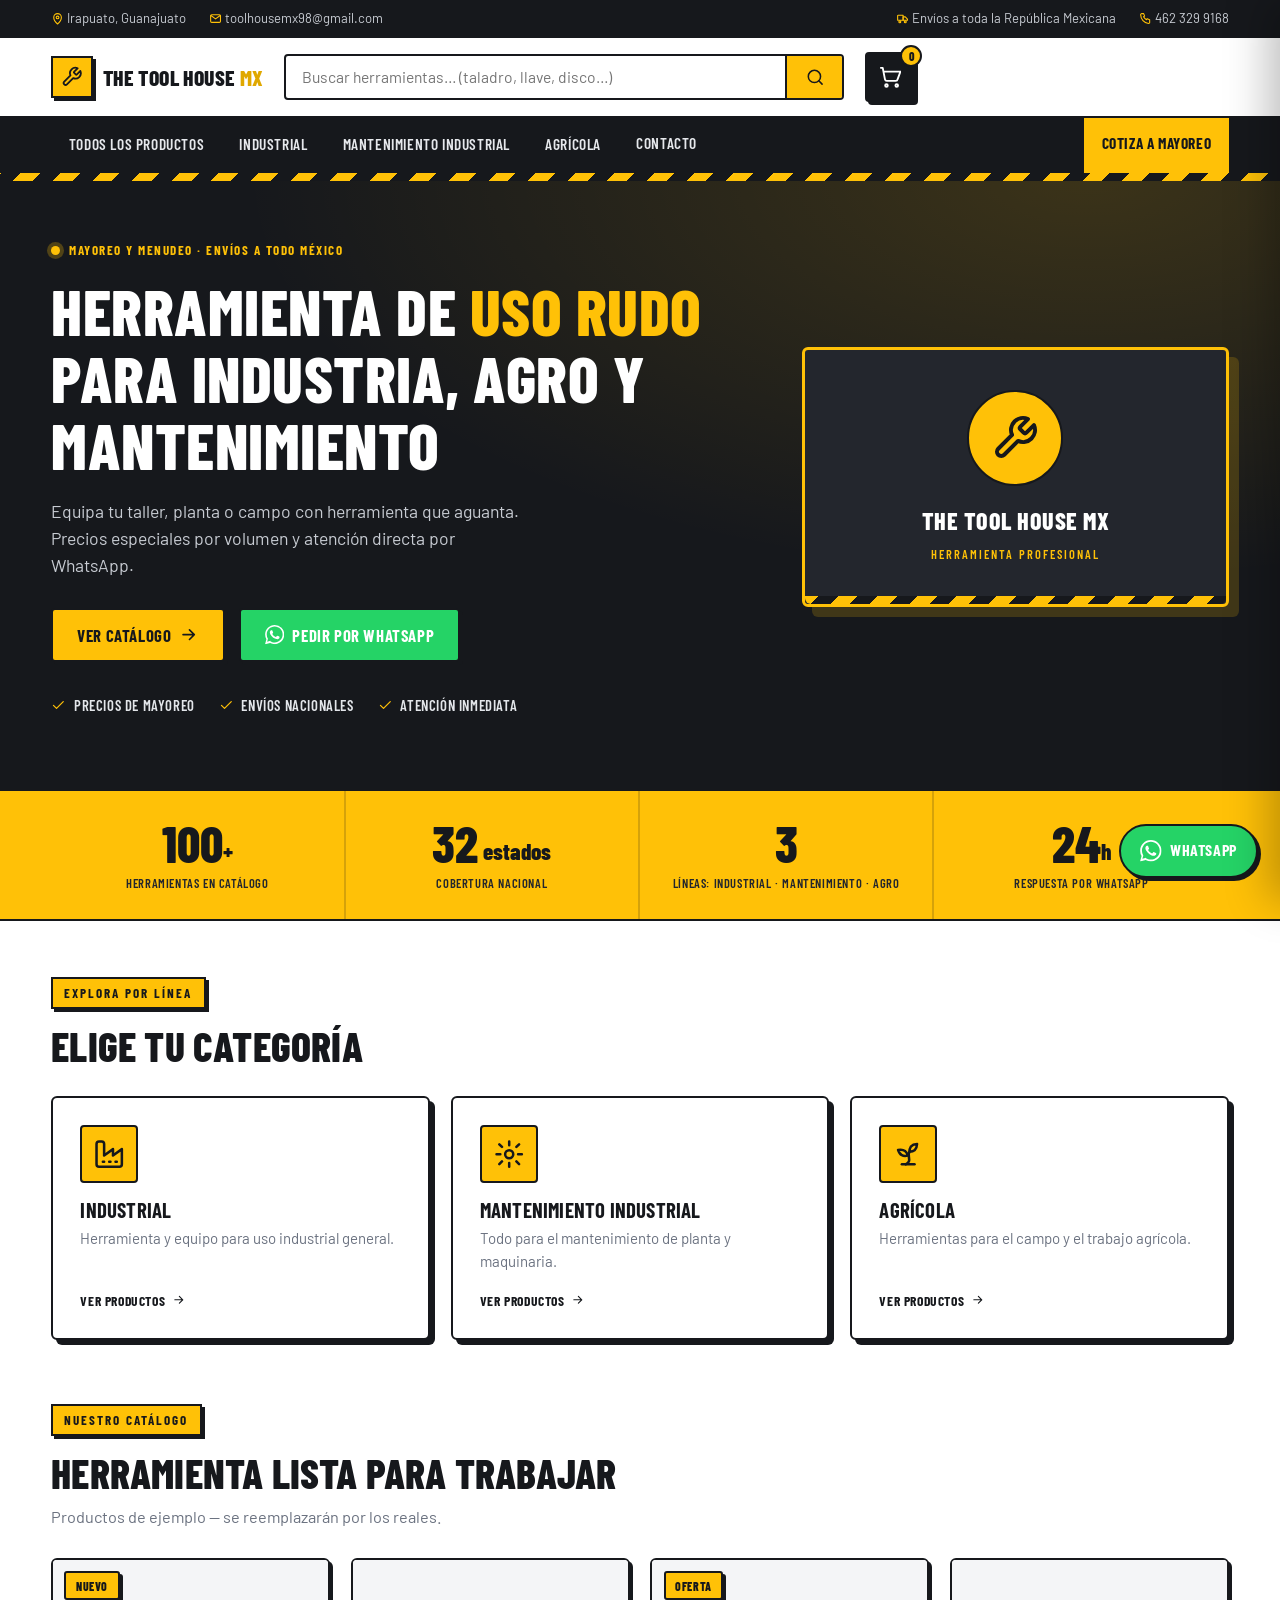
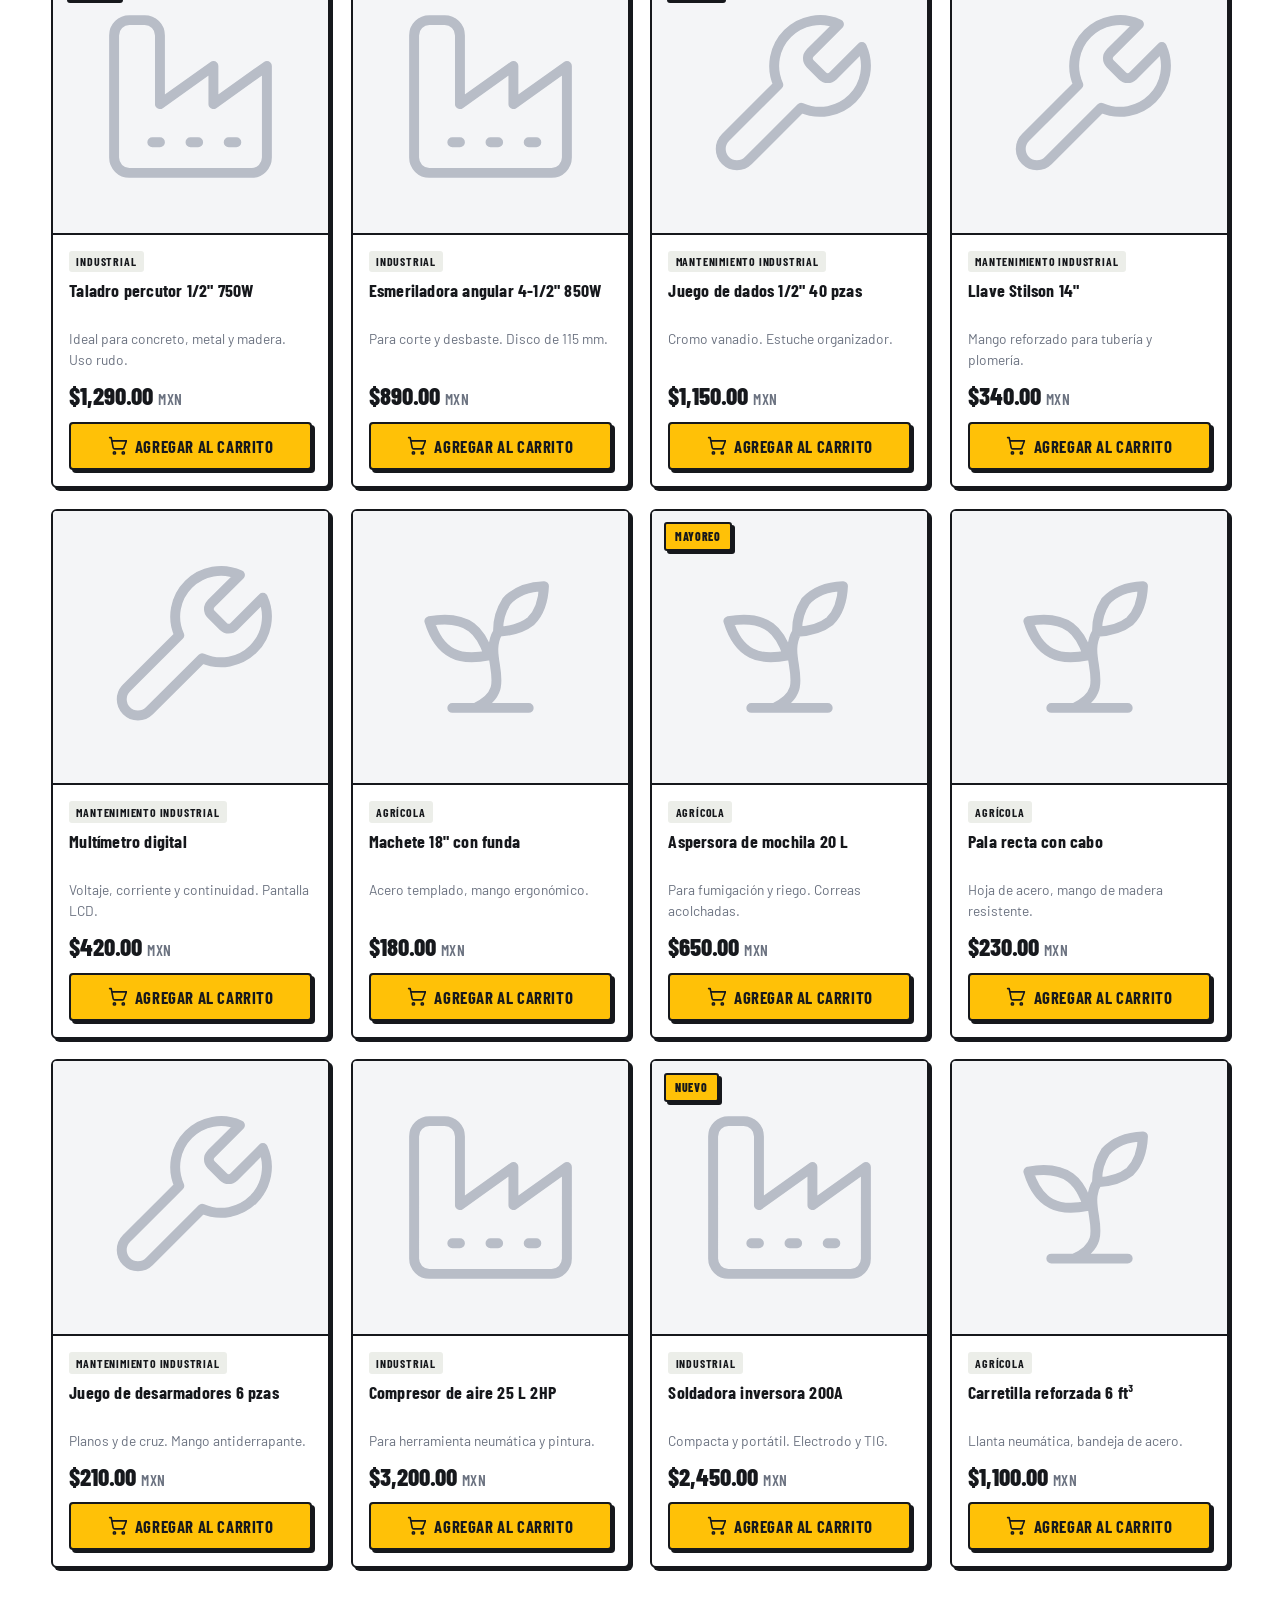
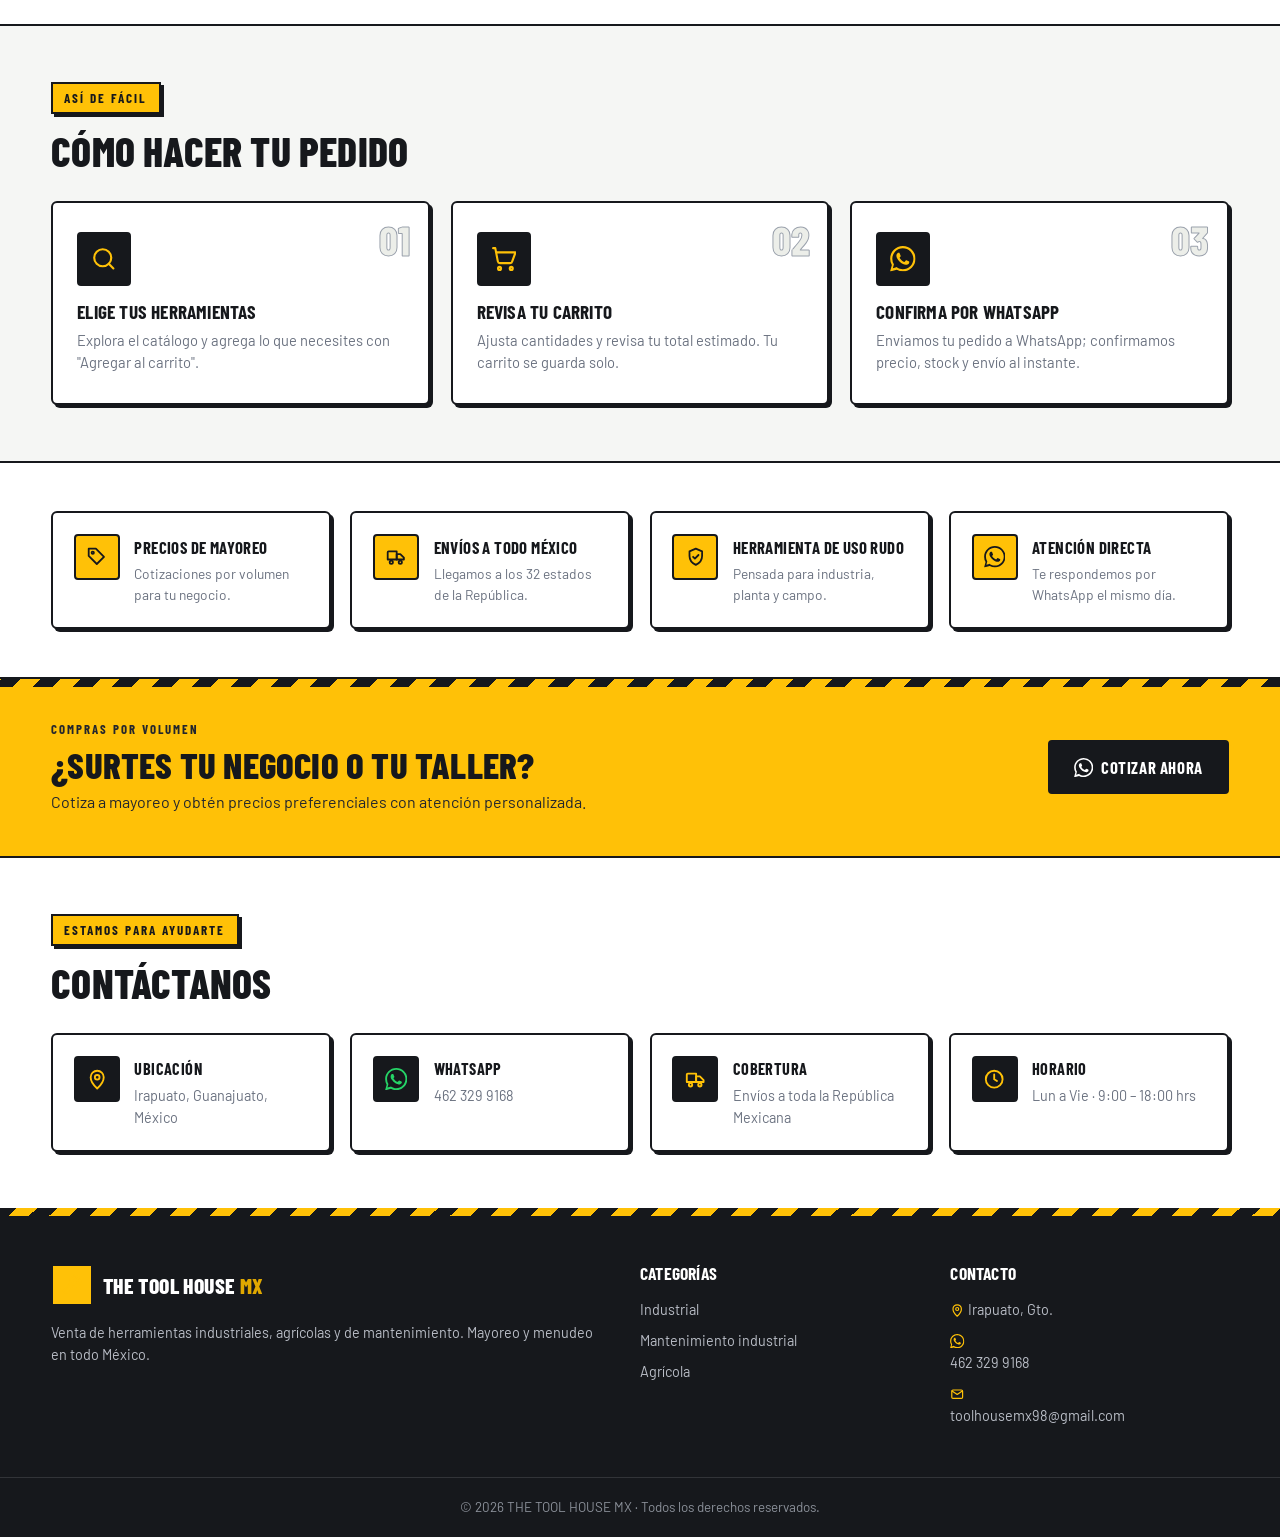
==== index.html @ f712aca6 "Versión inicial: landing + catálogo + carrito (THE TOOL HOUSE MX) Sitio estático HTML/CSS/JS para TH" ====
<!DOCTYPE html>
<html lang="es-MX">
<head>
  <meta charset="UTF-8" />
  <meta name="viewport" content="width=device-width, initial-scale=1.0" />
  <title>THE TOOL HOUSE MX | Herramientas industriales, agrícolas y de mantenimiento</title>
  <meta name="description" content="Venta de herramientas para mantenimiento industrial, uso agrícola e industrial. Mayoreo y menudeo con envíos a toda la República Mexicana. Irapuato, Gto." />
  <meta name="theme-color" content="#16181c" />
  <link rel="preconnect" href="https://fonts.googleapis.com" />
  <link rel="preconnect" href="https://fonts.gstatic.com" crossorigin />
  <link href="https://fonts.googleapis.com/css2?family=Barlow+Condensed:wght@500;600;700;800&family=Barlow:wght@400;500;600;700&display=swap" rel="stylesheet" />
  <link rel="stylesheet" href="css/styles.css" />
</head>
<body>

  <!-- ===== SPRITE DE ÍCONOS SVG (line-icons) ===== -->
  <svg class="sprite" aria-hidden="true" focusable="false" style="position:absolute;width:0;height:0;overflow:hidden">
    <symbol id="i-pin" viewBox="0 0 24 24"><path d="M12 22s7-6.13 7-12a7 7 0 1 0-14 0c0 5.87 7 12 7 12z"/><circle cx="12" cy="10" r="2.5"/></symbol>
    <symbol id="i-mail" viewBox="0 0 24 24"><rect x="3" y="5" width="18" height="14" rx="2"/><path d="m3.5 6.5 8.5 6 8.5-6"/></symbol>
    <symbol id="i-truck" viewBox="0 0 24 24"><path d="M3 7a1 1 0 0 1 1-1h9v9H3z"/><path d="M13 9h4l4 4v2h-8z"/><circle cx="7" cy="18" r="1.8"/><circle cx="17" cy="18" r="1.8"/></symbol>
    <symbol id="i-phone" viewBox="0 0 24 24"><path d="M5 3h3.5l1.8 4.5-2 1.3a12 12 0 0 0 5.4 5.4l1.3-2 4.5 1.8V19a2 2 0 0 1-2.2 2A16.5 16.5 0 0 1 3 5.2 2 2 0 0 1 5 3z"/></symbol>
    <symbol id="i-wrench" viewBox="0 0 24 24"><path d="M14.7 6.3a1 1 0 0 0 0 1.4l1.6 1.6a1 1 0 0 0 1.4 0l3.77-3.77a6 6 0 0 1-7.94 7.94l-6.91 6.91a2.12 2.12 0 0 1-3-3l6.91-6.91a6 6 0 0 1 7.94-7.94l-3.76 3.76z"/></symbol>
    <symbol id="i-search" viewBox="0 0 24 24"><circle cx="11" cy="11" r="8"/><path d="m21 21-4.3-4.3"/></symbol>
    <symbol id="i-cart" viewBox="0 0 24 24"><circle cx="8" cy="21" r="1.4"/><circle cx="19" cy="21" r="1.4"/><path d="M2 2h2l2.4 12.4a2 2 0 0 0 2 1.6h9.5a2 2 0 0 0 2-1.6L23 6H5.3"/></symbol>
    <symbol id="i-factory" viewBox="0 0 24 24"><path d="M2 20a2 2 0 0 0 2 2h16a2 2 0 0 0 2-2V8l-7 5V8l-7 5V4a2 2 0 0 0-2-2H4a2 2 0 0 0-2 2Z"/><path d="M7 18h1M12 18h1M17 18h1"/></symbol>
    <symbol id="i-gear" viewBox="0 0 24 24"><circle cx="12" cy="12" r="3.2"/><path d="M12 2v3M12 19v3M4.2 4.2l2.1 2.1M17.7 17.7l2.1 2.1M2 12h3M19 12h3M4.2 19.8l2.1-2.1M17.7 6.3l2.1-2.1"/></symbol>
    <symbol id="i-sprout" viewBox="0 0 24 24"><path d="M7 20h10"/><path d="M10 20c5.5-2.5.8-6.4 3-10"/><path d="M9.5 9.4c1.1.8 1.8 2.2 2.3 3.7-2 .4-3.5.4-4.8-.3-1.2-.6-2.3-1.9-3-4.2 2.8-.5 4.4 0 5.5.8z"/><path d="M14.1 6a7 7 0 0 0-1.1 4c1.9-.1 3.3-.6 4.3-1.4 1-1 1.6-2.3 1.7-4.6-2.7.1-4 1-4.9 2z"/></symbol>
    <symbol id="i-clock" viewBox="0 0 24 24"><circle cx="12" cy="12" r="9"/><path d="M12 7v5l3 2"/></symbol>
    <symbol id="i-check" viewBox="0 0 24 24"><path d="M20 6 9 17l-5-5"/></symbol>
    <symbol id="i-arrow" viewBox="0 0 24 24"><path d="M5 12h14M13 6l6 6-6 6"/></symbol>
    <symbol id="i-shield" viewBox="0 0 24 24"><path d="M12 3l7 3v5c0 4.5-3 8-7 10-4-2-7-5.5-7-10V6z"/><path d="m9 12 2 2 4-4"/></symbol>
    <symbol id="i-tag" viewBox="0 0 24 24"><path d="M20 12l-8 8-9-9V3h8z"/><circle cx="7.5" cy="7.5" r="1.3"/></symbol>
    <symbol id="i-wa" viewBox="0 0 24 24"><path d="M.057 24l1.687-6.163a11.867 11.867 0 0 1-1.587-5.946C.16 5.335 5.495 0 12.05 0a11.817 11.817 0 0 1 8.413 3.488 11.824 11.824 0 0 1 3.48 8.414c-.003 6.557-5.338 11.892-11.893 11.892a11.9 11.9 0 0 1-5.688-1.448L.057 24zm6.597-3.807c1.676.995 3.276 1.591 5.392 1.592 5.448 0 9.886-4.434 9.889-9.885.002-5.462-4.415-9.89-9.881-9.892-5.452 0-9.887 4.434-9.889 9.884a9.86 9.86 0 0 0 1.51 5.26l-.999 3.648 3.978-1.087zm11.387-5.464c-.074-.124-.272-.198-.57-.347-.297-.149-1.758-.868-2.031-.967-.272-.099-.47-.149-.669.149-.198.297-.768.967-.941 1.165-.173.198-.347.223-.644.074-.297-.149-1.255-.462-2.39-1.475-.883-.788-1.48-1.761-1.653-2.059-.173-.297-.018-.458.13-.606.134-.133.297-.347.446-.521.151-.172.2-.296.3-.495.099-.198.05-.372-.025-.521-.075-.148-.669-1.611-.916-2.206-.242-.579-.487-.501-.669-.51l-.57-.01c-.198 0-.52.074-.792.372s-1.04 1.016-1.04 2.479 1.065 2.876 1.213 3.074c.149.198 2.095 3.2 5.076 4.487.709.306 1.263.489 1.694.626.712.226 1.36.194 1.872.118.571-.085 1.758-.719 2.006-1.413.248-.695.248-1.29.173-1.414z"/></symbol>
  </svg>

  <!-- ===== TOP BAR ===== -->
  <div class="topbar">
    <div class="container topbar__inner">
      <div class="topbar__left">
        <span><svg class="icon"><use href="#i-pin"/></svg> Irapuato, Guanajuato</span>
        <a href="mailto:toolhousemx98@gmail.com"><svg class="icon"><use href="#i-mail"/></svg> toolhousemx98@gmail.com</a>
      </div>
      <div class="topbar__right">
        <span><svg class="icon"><use href="#i-truck"/></svg> Envíos a toda la República Mexicana</span>
        <a href="https://wa.me/524623299168" target="_blank" rel="noopener"><svg class="icon"><use href="#i-phone"/></svg> 462 329 9168</a>
      </div>
    </div>
  </div>

  <!-- ===== HEADER ===== -->
  <header class="header">
    <div class="container header__inner">
      <a href="#inicio" class="logo">
        <span class="logo__mark"><svg class="icon"><use href="#i-wrench"/></svg></span>
        <span class="logo__text">THE TOOL HOUSE <span class="logo__mx">MX</span></span>
      </a>

      <div class="search">
        <input type="search" id="searchInput" placeholder="Buscar herramientas… (taladro, llave, disco…)" aria-label="Buscar productos" enterkeyhint="search" autocomplete="off" />
        <button class="search__btn" id="searchBtn" aria-label="Buscar"><svg class="icon"><use href="#i-search"/></svg></button>
      </div>

      <button class="cart-toggle" id="cartToggle" aria-label="Abrir carrito">
        <svg class="icon"><use href="#i-cart"/></svg>
        <span class="cart-toggle__count" id="cartCount">0</span>
      </button>
    </div>
  </header>

  <!-- ===== NAVBAR ===== -->
  <nav class="navbar" aria-label="Categorías">
    <div class="container navbar__inner">
      <button class="nav-link" data-filter="all">Todos los productos</button>
      <button class="nav-link" data-filter="industrial">Industrial</button>
      <button class="nav-link" data-filter="mantenimiento">Mantenimiento industrial</button>
      <button class="nav-link" data-filter="agricola">Agrícola</button>
      <a class="nav-link" href="#contacto">Contacto</a>
      <a class="nav-link nav-link--accent" href="https://wa.me/524623299168?text=Hola%20THE%20TOOL%20HOUSE%20MX%2C%20quiero%20cotizar%20a%20mayoreo." target="_blank" rel="noopener">Cotiza a mayoreo</a>
    </div>
  </nav>

  <!-- ===== HERO ===== -->
  <section class="hero" id="inicio">
    <div class="hero__hazard" aria-hidden="true"></div>
    <div class="container hero__inner">
      <div class="hero__content">
        <p class="hero__eyebrow"><span class="hero__eyebrow-dot"></span> Mayoreo y menudeo · Envíos a todo México</p>
        <h1 class="hero__title">Herramienta de <span>uso rudo</span> para industria, agro y mantenimiento</h1>
        <p class="hero__text">Equipa tu taller, planta o campo con herramienta que aguanta. Precios especiales por volumen y atención directa por WhatsApp.</p>
        <div class="hero__actions">
          <a href="#catalogo" class="btn btn--primary">Ver catálogo <svg class="icon"><use href="#i-arrow"/></svg></a>
          <a href="https://wa.me/524623299168?text=Hola%20THE%20TOOL%20HOUSE%20MX%2C%20me%20interesa%20informaci%C3%B3n%20sobre%20sus%20herramientas." target="_blank" rel="noopener" class="btn btn--whatsapp"><svg class="icon icon--fill"><use href="#i-wa"/></svg> Pedir por WhatsApp</a>
        </div>
        <ul class="hero__features">
          <li><svg class="icon"><use href="#i-check"/></svg> Precios de mayoreo</li>
          <li><svg class="icon"><use href="#i-check"/></svg> Envíos nacionales</li>
          <li><svg class="icon"><use href="#i-check"/></svg> Atención inmediata</li>
        </ul>
      </div>
      <div class="hero__panel" aria-hidden="true">
        <span class="hero__panel-icon"><svg class="icon"><use href="#i-wrench"/></svg></span>
        <span class="hero__panel-tag">THE TOOL HOUSE MX</span>
        <span class="hero__panel-sub">Herramienta profesional</span>
      </div>
    </div>
  </section>

  <!-- ===== BAND DE STATS ===== -->
  <section class="stats" aria-label="Cifras del negocio">
    <div class="container stats__inner">
      <div class="stat"><span class="stat__num">100<span class="stat__plus">+</span></span><span class="stat__label">Herramientas en catálogo</span></div>
      <div class="stat"><span class="stat__num">32<span class="stat__plus"> estados</span></span><span class="stat__label">Cobertura nacional</span></div>
      <div class="stat"><span class="stat__num">3</span><span class="stat__label">Líneas: industrial · mantenimiento · agro</span></div>
      <div class="stat"><span class="stat__num">24<span class="stat__plus">h</span></span><span class="stat__label">Respuesta por WhatsApp</span></div>
    </div>
  </section>

  <!-- ===== CATEGORÍAS ===== -->
  <section class="categories container" aria-label="Categorías de productos">
    <div class="section-head section-head--left">
      <p class="section-kicker">Explora por línea</p>
      <h2 class="section-title">Elige tu categoría</h2>
    </div>
    <div class="categories__grid">
      <button class="cat-card" data-filter="industrial">
        <span class="cat-card__icon"><svg class="icon"><use href="#i-factory"/></svg></span>
        <h3>Industrial</h3>
        <p>Herramienta y equipo para uso industrial general.</p>
        <span class="cat-card__go">Ver productos <svg class="icon"><use href="#i-arrow"/></svg></span>
      </button>
      <button class="cat-card" data-filter="mantenimiento">
        <span class="cat-card__icon"><svg class="icon"><use href="#i-gear"/></svg></span>
        <h3>Mantenimiento industrial</h3>
        <p>Todo para el mantenimiento de planta y maquinaria.</p>
        <span class="cat-card__go">Ver productos <svg class="icon"><use href="#i-arrow"/></svg></span>
      </button>
      <button class="cat-card" data-filter="agricola">
        <span class="cat-card__icon"><svg class="icon"><use href="#i-sprout"/></svg></span>
        <h3>Agrícola</h3>
        <p>Herramientas para el campo y el trabajo agrícola.</p>
        <span class="cat-card__go">Ver productos <svg class="icon"><use href="#i-arrow"/></svg></span>
      </button>
    </div>
  </section>

  <!-- ===== CATÁLOGO ===== -->
  <section class="catalog container" id="catalogo">
    <div class="section-head section-head--left section-head--row">
      <div>
        <p class="section-kicker">Nuestro catálogo</p>
        <h2 class="section-title">Herramienta lista para trabajar</h2>
        <p class="section-sub" id="catalogSub">Productos de ejemplo — se reemplazarán por los reales.</p>
      </div>
    </div>
    <div class="catalog__grid" id="productGrid"><!-- productos inyectados por JS --></div>
    <p class="catalog__empty" id="catalogEmpty" hidden>No encontramos productos con ese criterio.</p>
  </section>

  <!-- ===== CÓMO COMPRAR (3 pasos) ===== -->
  <section class="steps" aria-label="Cómo comprar">
    <div class="container">
      <div class="section-head section-head--left">
        <p class="section-kicker">Así de fácil</p>
        <h2 class="section-title">Cómo hacer tu pedido</h2>
      </div>
      <ol class="steps__grid">
        <li class="step">
          <span class="step__num">01</span>
          <span class="step__icon"><svg class="icon"><use href="#i-search"/></svg></span>
          <h3>Elige tus herramientas</h3>
          <p>Explora el catálogo y agrega lo que necesites con "Agregar al carrito".</p>
        </li>
        <li class="step">
          <span class="step__num">02</span>
          <span class="step__icon"><svg class="icon"><use href="#i-cart"/></svg></span>
          <h3>Revisa tu carrito</h3>
          <p>Ajusta cantidades y revisa tu total estimado. Tu carrito se guarda solo.</p>
        </li>
        <li class="step">
          <span class="step__num">03</span>
          <span class="step__icon"><svg class="icon icon--fill"><use href="#i-wa"/></svg></span>
          <h3>Confirma por WhatsApp</h3>
          <p>Enviamos tu pedido a WhatsApp; confirmamos precio, stock y envío al instante.</p>
        </li>
      </ol>
    </div>
  </section>

  <!-- ===== POR QUÉ NOSOTROS ===== -->
  <section class="why container" aria-label="Por qué elegirnos">
    <div class="why__item"><span class="why__icon"><svg class="icon"><use href="#i-tag"/></svg></span><div><strong>Precios de mayoreo</strong><p>Cotizaciones por volumen para tu negocio.</p></div></div>
    <div class="why__item"><span class="why__icon"><svg class="icon"><use href="#i-truck"/></svg></span><div><strong>Envíos a todo México</strong><p>Llegamos a los 32 estados de la República.</p></div></div>
    <div class="why__item"><span class="why__icon"><svg class="icon"><use href="#i-shield"/></svg></span><div><strong>Herramienta de uso rudo</strong><p>Pensada para industria, planta y campo.</p></div></div>
    <div class="why__item"><span class="why__icon"><svg class="icon icon--fill"><use href="#i-wa"/></svg></span><div><strong>Atención directa</strong><p>Te respondemos por WhatsApp el mismo día.</p></div></div>
  </section>

  <!-- ===== BANNER MAYOREO ===== -->
  <section class="promo">
    <div class="container promo__inner">
      <div class="promo__text">
        <p class="promo__kicker">Compras por volumen</p>
        <h2>¿Surtes tu negocio o tu taller?</h2>
        <p>Cotiza a mayoreo y obtén precios preferenciales con atención personalizada.</p>
      </div>
      <a href="https://wa.me/524623299168?text=Hola%20THE%20TOOL%20HOUSE%20MX%2C%20quiero%20cotizar%20a%20mayoreo." target="_blank" rel="noopener" class="btn btn--dark"><svg class="icon icon--fill"><use href="#i-wa"/></svg> Cotizar ahora</a>
    </div>
  </section>

  <!-- ===== CONTACTO ===== -->
  <section class="contact container" id="contacto">
    <div class="section-head section-head--left">
      <p class="section-kicker">Estamos para ayudarte</p>
      <h2 class="section-title">Contáctanos</h2>
    </div>
    <div class="contact__grid">
      <div class="contact__item"><span class="contact__icon"><svg class="icon"><use href="#i-pin"/></svg></span><div><strong>Ubicación</strong><p>Irapuato, Guanajuato, México</p></div></div>
      <div class="contact__item"><span class="contact__icon"><svg class="icon icon--fill"><use href="#i-wa"/></svg></span><div><strong>WhatsApp</strong><p><a href="https://wa.me/524623299168" target="_blank" rel="noopener">462 329 9168</a></p></div></div>
      <div class="contact__item"><span class="contact__icon"><svg class="icon"><use href="#i-truck"/></svg></span><div><strong>Cobertura</strong><p>Envíos a toda la República Mexicana</p></div></div>
      <div class="contact__item"><span class="contact__icon"><svg class="icon"><use href="#i-clock"/></svg></span><div><strong>Horario</strong><p>Lun a Vie · 9:00 – 18:00 hrs</p></div></div>
    </div>
  </section>

  <!-- ===== FOOTER ===== -->
  <footer class="footer">
    <div class="container footer__inner">
      <div class="footer__col">
        <div class="logo logo--footer"><span class="logo__mark"><svg class="icon"><use href="#i-wrench"/></svg></span><span class="logo__text">THE TOOL HOUSE <span class="logo__mx">MX</span></span></div>
        <p>Venta de herramientas industriales, agrícolas y de mantenimiento. Mayoreo y menudeo en todo México.</p>
      </div>
      <div class="footer__col">
        <h4>Categorías</h4>
        <a href="#catalogo" data-filter="industrial">Industrial</a>
        <a href="#catalogo" data-filter="mantenimiento">Mantenimiento industrial</a>
        <a href="#catalogo" data-filter="agricola">Agrícola</a>
      </div>
      <div class="footer__col">
        <h4>Contacto</h4>
        <p><svg class="icon"><use href="#i-pin"/></svg> Irapuato, Gto.</p>
        <p><svg class="icon icon--fill"><use href="#i-wa"/></svg> <a href="https://wa.me/524623299168" target="_blank" rel="noopener">462 329 9168</a></p>
        <p><svg class="icon"><use href="#i-mail"/></svg> <a href="mailto:toolhousemx98@gmail.com">toolhousemx98@gmail.com</a></p>
      </div>
    </div>
    <div class="footer__bottom"><div class="container">© <span id="year"></span> THE TOOL HOUSE MX · Todos los derechos reservados.</div></div>
  </footer>

  <!-- ===== BOTÓN FLOTANTE WHATSAPP ===== -->
  <a href="https://wa.me/524623299168?text=Hola%20THE%20TOOL%20HOUSE%20MX%2C%20me%20interesa%20informaci%C3%B3n%20sobre%20sus%20herramientas." target="_blank" rel="noopener" class="whatsapp-float" aria-label="Escríbenos por WhatsApp">
    <span class="whatsapp-float__icon"><svg class="icon icon--fill"><use href="#i-wa"/></svg></span>
    <span class="whatsapp-float__text">WhatsApp</span>
  </a>

  <!-- ===== CARRITO (panel lateral) ===== -->
  <div class="cart-overlay" id="cartOverlay"></div>
  <aside class="cart" id="cartPanel" aria-label="Carrito de compras">
    <div class="cart__head">
      <h3><svg class="icon"><use href="#i-cart"/></svg> Tu pedido</h3>
      <button class="cart__close" id="cartClose" aria-label="Cerrar carrito">✕</button>
    </div>
    <div class="cart__items" id="cartItems"><!-- items inyectados por JS --></div>
    <p class="cart__empty" id="cartEmpty">Tu carrito está vacío.<br />Agrega herramientas para hacer tu pedido.</p>
    <div class="cart__footer">
      <div class="cart__total"><span>Total estimado</span><strong id="cartTotal">$0.00</strong></div>
      <p class="cart__note">El total es estimado. Confirmamos precio y disponibilidad por WhatsApp.</p>
      <button class="btn btn--whatsapp btn--block" id="checkoutBtn"><svg class="icon icon--fill"><use href="#i-wa"/></svg> Pedir por WhatsApp</button>
      <button class="cart__clear" id="cartClear">Vaciar carrito</button>
    </div>
  </aside>

  <script src="js/products.js"></script>
  <script src="js/cart.js"></script>
  <script src="js/whatsapp.js"></script>
  <script src="js/app.js"></script>
</body>
</html>
---- css/styles.css ----
/* ============================================================
   THE TOOL HOUSE MX — estilos (neo-industrial controlado)
   Identidad: amarillo construcción + negro · tipografía condensada
   ============================================================ */

:root{
  /* Color */
  --yellow:#FFC107;        /* amarillo construcción (acento/bloque) */
  --yellow-dark:#E0A800;
  --yellow-soft:#FFF3CD;
  --ink:#16181c;           /* tinta casi negra */
  --ink-2:#23262d;
  --ink-3:#33373f;
  --gray:#6b7280;
  --gray-2:#9aa1ac;
  --paper:#f5f6f4;         /* fondo industrial cálido */
  --paper-2:#eceee9;
  --line:#e1e3df;
  --line-dark:#34383f;
  --white:#ffffff;
  --green:#25D366;         /* WhatsApp */
  --green-dark:#1da851;

  /* Forma */
  --radius:4px;
  --radius-lg:6px;
  --border:2px solid var(--ink);

  /* Sombras duras tipo offset (sin blur) — sello neo-industrial */
  --shadow-hard:5px 5px 0 var(--ink);
  --shadow-hard-sm:3px 3px 0 var(--ink);
  --shadow-hard-y:5px 5px 0 var(--yellow);
  --shadow-soft:0 10px 30px rgba(22,24,28,.10);

  /* Franja de precaución (cinta industrial) */
  --hazard:repeating-linear-gradient(-45deg,var(--ink) 0 14px,var(--yellow) 14px 28px);

  /* Tipografía */
  --font-display:"Barlow Condensed",system-ui,Arial,sans-serif;
  --font-body:"Barlow",system-ui,Arial,sans-serif;
}

*{box-sizing:border-box;margin:0;padding:0}
html{scroll-behavior:smooth;-webkit-text-size-adjust:100%}
body{
  font-family:var(--font-body);color:var(--ink);background:var(--white);
  line-height:1.55;overflow-x:clip;
}
img{max-width:100%;display:block}
a{color:inherit;text-decoration:none}
h1,h2,h3,h4{font-family:var(--font-display);line-height:1.05;letter-spacing:.2px;text-transform:uppercase}
.container{width:min(1200px,92%);margin-inline:auto}

/* ===== Íconos SVG (line-icons) ===== */
.icon{width:1em;height:1em;display:inline-block;vertical-align:-0.18em;flex:none;
  fill:none;stroke:currentColor;stroke-width:2;stroke-linecap:round;stroke-linejoin:round}
.icon--fill{fill:currentColor;stroke:none}

/* ===== Accesibilidad: foco visible + anclas bajo header sticky ===== */
:where(a,button,input,[tabindex]):focus-visible{
  outline:3px solid var(--ink);outline-offset:2px;border-radius:2px}
.hero :focus-visible,.navbar :focus-visible,.header :focus-visible{outline-color:var(--yellow)}
:where(#inicio,#catalogo,#contacto){scroll-margin-top:96px}

/* ===== Kicker / títulos de sección ===== */
.section-head{margin-bottom:1.8rem}
.section-head--left{text-align:left}
.section-head--row{display:flex;align-items:flex-end;justify-content:space-between;gap:1.5rem;flex-wrap:wrap}
.section-kicker{display:inline-flex;align-items:center;gap:.5rem;font-family:var(--font-display);
  font-weight:700;text-transform:uppercase;letter-spacing:2px;font-size:.82rem;color:var(--ink);
  background:var(--yellow);padding:.25rem .7rem;border:var(--border);box-shadow:var(--shadow-hard-sm);
  margin-bottom:.9rem}
.section-title{font-size:clamp(1.8rem,3.4vw,2.6rem);font-weight:800;color:var(--ink)}
.section-sub{color:var(--gray);margin-top:.6rem;font-size:1.02rem;max-width:60ch}

/* ===== Botones ===== */
.btn{
  display:inline-flex;align-items:center;justify-content:center;gap:.5rem;
  font-family:var(--font-display);font-weight:700;font-size:1.05rem;
  padding:.75rem 1.5rem;border:var(--border);border-radius:var(--radius);cursor:pointer;
  text-transform:uppercase;letter-spacing:.6px;white-space:nowrap;min-height:48px;
  touch-action:manipulation;box-shadow:var(--shadow-hard-sm);
  transition:transform .12s ease,box-shadow .12s ease,background .15s ease;
}
.btn .icon{font-size:1.15em}
.btn:hover{transform:translate(-2px,-2px);box-shadow:5px 5px 0 var(--ink)}
.btn:active{transform:translate(3px,3px);box-shadow:0 0 0 var(--ink)}
.btn--primary{background:var(--yellow);color:var(--ink)}
.btn--primary:hover{background:var(--yellow-dark)}
.btn--whatsapp{background:var(--green);color:#fff;border-color:var(--ink)}
.btn--whatsapp:hover{background:var(--green-dark)}
.btn--dark{background:var(--ink);color:#fff;border-color:var(--ink);box-shadow:5px 5px 0 var(--yellow)}
.btn--dark:hover{background:#000;box-shadow:7px 7px 0 var(--yellow)}
.btn--block{width:100%}

/* ===== Top bar ===== */
.topbar{background:var(--ink);color:#c7cbd2;font-size:.82rem;border-bottom:2px solid var(--ink)}
.topbar__inner{display:flex;justify-content:space-between;gap:1rem;padding:.5rem 0;flex-wrap:wrap}
.topbar a:hover{color:var(--yellow)}
.topbar__left,.topbar__right{display:flex;gap:1.4rem;flex-wrap:wrap}
.topbar .icon{color:var(--yellow)}

/* ===== Header ===== */
.header{background:#fff;border-bottom:var(--border);position:sticky;top:0;z-index:40}
.header__inner{display:flex;align-items:center;gap:1.3rem;padding:.85rem 0}
.logo{display:flex;align-items:center;gap:.6rem}
.logo__mark{display:grid;place-items:center;width:42px;height:42px;background:var(--yellow);
  border:var(--border);font-size:1.35rem;color:var(--ink);box-shadow:var(--shadow-hard-sm)}
.logo__text{font-family:var(--font-display);font-size:1.35rem;font-weight:800;color:var(--ink);line-height:.95;letter-spacing:.4px}
.logo__mx{color:var(--yellow-dark)}
.search{flex:1;display:flex;max-width:560px;border:var(--border);border-radius:var(--radius);overflow:hidden;background:#fff}
.search input{flex:1;border:none;padding:.7rem 1rem;font-size:.98rem;outline:none;font-family:var(--font-body);background:transparent}
.search__btn{border:none;border-left:var(--border);background:var(--yellow);padding:0 1.15rem;font-size:1.15rem;cursor:pointer;color:var(--ink)}
.search__btn:hover{background:var(--yellow-dark)}
.cart-toggle{position:relative;background:var(--ink);color:#fff;border:var(--border);font-size:1.4rem;
  width:50px;height:50px;border-radius:var(--radius);cursor:pointer;display:flex;align-items:center;
  justify-content:center;box-shadow:var(--shadow-hard-sm);transition:transform .12s,box-shadow .12s}
.cart-toggle:hover{transform:translate(-2px,-2px);box-shadow:4px 4px 0 var(--yellow)}
.cart-toggle__count{position:absolute;top:-9px;right:-9px;background:var(--yellow);color:var(--ink);
  border:2px solid var(--ink);font-family:var(--font-display);font-size:.75rem;font-weight:800;
  min-width:22px;height:22px;border-radius:11px;display:flex;align-items:center;justify-content:center;padding:0 5px}

/* ===== Navbar ===== */
.navbar{background:var(--ink)}
.navbar__inner{display:flex;gap:0;flex-wrap:wrap}
.nav-link{background:none;border:none;color:#e6e8ec;font-family:var(--font-display);
  font-size:.96rem;font-weight:600;text-transform:uppercase;letter-spacing:.6px;
  padding:.9rem 1.1rem;cursor:pointer;transition:.15s;border-bottom:3px solid transparent}
.nav-link:hover,.nav-link.is-active{color:var(--yellow);border-bottom-color:var(--yellow);background:rgba(255,255,255,.04)}
.nav-link--accent{background:var(--yellow);color:var(--ink)!important;margin-left:auto;font-weight:700;border-bottom-color:var(--yellow)}
.nav-link--accent:hover{background:var(--yellow-dark);border-bottom-color:var(--yellow-dark)}

/* ===== Hero ===== */
.hero{position:relative;background:var(--ink);color:#fff;overflow:hidden}
.hero::before{content:"";position:absolute;inset:0;
  background:radial-gradient(120% 120% at 85% 0%,rgba(255,193,7,.16),transparent 55%);pointer-events:none}
.hero__hazard{position:absolute;top:0;left:0;right:0;height:8px;background:var(--hazard);z-index:2}
.hero__inner{position:relative;z-index:1;display:grid;grid-template-columns:1.25fr .75fr;align-items:center;
  gap:2.5rem;padding:4rem 0 4.5rem}
.hero__eyebrow{display:inline-flex;align-items:center;gap:.55rem;color:var(--yellow);font-weight:700;
  text-transform:uppercase;letter-spacing:1.5px;font-size:.82rem;margin-bottom:1rem;font-family:var(--font-display)}
.hero__eyebrow-dot{width:9px;height:9px;background:var(--yellow);border-radius:50%;box-shadow:0 0 0 4px rgba(255,193,7,.25)}
.hero__title{font-size:clamp(2.3rem,5.2vw,4rem);font-weight:800;letter-spacing:.5px}
.hero__title span{color:var(--yellow);position:relative;white-space:nowrap}
.hero__text{color:#c7cbd2;margin:1.2rem 0 1.8rem;max-width:48ch;font-size:1.1rem;text-transform:none}
.hero__actions{display:flex;gap:.9rem;flex-wrap:wrap}
.hero__features{list-style:none;display:flex;gap:1.5rem;flex-wrap:wrap;margin-top:2rem;
  color:#e3e6ea;font-size:.92rem;font-family:var(--font-display);font-weight:600;text-transform:uppercase;letter-spacing:.6px}
.hero__features .icon{color:var(--yellow)}
.hero__features li{display:flex;align-items:center;gap:.5rem}
/* Panel decorativo del hero (placa de marca) */
.hero__panel{display:flex;flex-direction:column;align-items:center;justify-content:center;text-align:center;
  gap:.4rem;background:var(--ink-2);border:3px solid var(--yellow);border-radius:var(--radius-lg);
  padding:2.5rem 1.5rem;box-shadow:10px 10px 0 rgba(255,193,7,.18);position:relative}
.hero__panel::after{content:"";position:absolute;left:0;right:0;bottom:0;height:8px;background:var(--hazard);
  border-bottom-left-radius:var(--radius-lg);border-bottom-right-radius:var(--radius-lg)}
.hero__panel-icon{display:grid;place-items:center;width:96px;height:96px;background:var(--yellow);color:var(--ink);
  border:var(--border);border-radius:50%;font-size:3rem;margin-bottom:.6rem}
.hero__panel-tag{font-family:var(--font-display);font-weight:800;font-size:1.5rem;color:#fff;letter-spacing:.5px}
.hero__panel-sub{font-family:var(--font-display);text-transform:uppercase;letter-spacing:2px;
  font-size:.78rem;color:var(--yellow);font-weight:600}

/* ===== Band de stats ===== */
.stats{background:var(--yellow);border-top:var(--border);border-bottom:var(--border)}
.stats__inner{display:grid;grid-template-columns:repeat(4,1fr)}
.stat{padding:1.6rem 1rem;text-align:center;border-right:2px solid rgba(22,24,28,.18)}
.stat:last-child{border-right:none}
.stat__num{display:block;font-family:var(--font-display);font-weight:800;font-size:clamp(2.2rem,4vw,3.2rem);
  line-height:1;color:var(--ink)}
.stat__plus{font-size:.45em;vertical-align:.15em}
.stat__label{display:block;margin-top:.4rem;font-family:var(--font-display);font-weight:600;
  text-transform:uppercase;letter-spacing:.6px;font-size:.78rem;color:var(--ink-2)}

/* ===== Categorías ===== */
.categories{padding:3.5rem 0 1rem}
.categories__grid{display:grid;grid-template-columns:repeat(3,1fr);gap:1.3rem}
.cat-card{position:relative;background:#fff;border:var(--border);border-radius:var(--radius-lg);
  padding:1.7rem;box-shadow:var(--shadow-hard);cursor:pointer;text-align:left;width:100%;
  font:inherit;color:inherit;display:flex;flex-direction:column;
  transition:transform .14s ease,box-shadow .14s ease;overflow:hidden}
.cat-card::before{content:"";position:absolute;top:0;left:0;width:100%;height:6px;background:var(--yellow);transform:scaleX(0);transform-origin:left;transition:transform .2s}
.cat-card:hover{transform:translate(-3px,-3px);box-shadow:8px 8px 0 var(--ink)}
.cat-card:hover::before{transform:scaleX(1)}
.cat-card__icon{display:grid;place-items:center;width:58px;height:58px;background:var(--yellow);
  border:var(--border);border-radius:var(--radius);font-size:1.9rem;color:var(--ink);margin-bottom:1rem}
.cat-card h3{font-size:1.3rem;font-weight:700;margin-bottom:.35rem}
.cat-card p{color:var(--gray);font-size:.94rem;text-transform:none;font-family:var(--font-body);flex:1}
.cat-card__go{display:inline-flex;align-items:center;gap:.4rem;margin-top:1rem;font-family:var(--font-display);
  font-weight:700;text-transform:uppercase;letter-spacing:.6px;font-size:.85rem;color:var(--ink)}
.cat-card:hover .cat-card__go{color:var(--yellow-dark)}
.cat-card:hover .cat-card__go .icon{transform:translateX(3px)}
.cat-card__go .icon{transition:transform .18s}

/* ===== Catálogo / tarjetas ===== */
.catalog{padding:3rem 0 3.5rem}
.catalog__grid{display:grid;grid-template-columns:repeat(4,1fr);gap:1.3rem}
.product{position:relative;background:#fff;border:var(--border);border-radius:var(--radius-lg);
  overflow:hidden;display:flex;flex-direction:column;
  transition:transform .14s ease,box-shadow .14s ease;box-shadow:var(--shadow-hard-sm)}
.product:hover{transform:translate(-3px,-3px);box-shadow:7px 7px 0 var(--ink)}
.product__badge{position:absolute;top:.7rem;left:.7rem;background:var(--yellow);color:var(--ink);
  font-family:var(--font-display);font-size:.74rem;font-weight:800;text-transform:uppercase;letter-spacing:.6px;
  padding:.22rem .6rem;border:2px solid var(--ink);border-radius:3px;z-index:2;box-shadow:var(--shadow-hard-sm)}
.product__img{aspect-ratio:1/1;background:var(--paper);display:flex;align-items:center;justify-content:center;
  overflow:hidden;border-bottom:var(--border)}
.product__img img{width:100%;height:100%;object-fit:cover}
.product__body{padding:1rem;display:flex;flex-direction:column;flex:1}
.product__cat{font-family:var(--font-display);font-size:.74rem;text-transform:uppercase;letter-spacing:.8px;
  color:var(--ink);font-weight:700;background:var(--paper-2);align-self:flex-start;padding:.1rem .45rem;border-radius:3px}
.product__name{font-family:var(--font-display);font-weight:700;font-size:1.12rem;margin:.5rem 0 .3rem;
  line-height:1.12;min-height:2.4em;text-transform:none;letter-spacing:.2px}
.product__desc{color:var(--gray);font-size:.86rem;margin-bottom:.8rem;flex:1}
.product__price{font-family:var(--font-display);font-size:1.55rem;font-weight:800;color:var(--ink);margin-bottom:.85rem;line-height:1}
.product__price small{font-size:.62em;color:var(--gray);font-weight:600;letter-spacing:.5px}
.product__add{width:100%}
.catalog__empty{text-align:center;color:var(--gray);padding:2.5rem;font-size:1.05rem}

/* ===== Cómo comprar (3 pasos) ===== */
.steps{background:var(--paper);border-top:var(--border);border-bottom:var(--border);padding:3.5rem 0}
.steps__grid{list-style:none;display:grid;grid-template-columns:repeat(3,1fr);gap:1.3rem;counter-reset:step}
.step{position:relative;background:#fff;border:var(--border);border-radius:var(--radius-lg);padding:1.8rem 1.5rem;
  box-shadow:var(--shadow-hard-sm)}
.step__num{position:absolute;top:1rem;right:1.1rem;font-family:var(--font-display);font-weight:800;
  font-size:2.6rem;line-height:1;color:var(--paper-2);-webkit-text-stroke:1px var(--gray-2)}
.step__icon{display:grid;place-items:center;width:54px;height:54px;background:var(--ink);color:var(--yellow);
  border:var(--border);border-radius:var(--radius);font-size:1.6rem;margin-bottom:1rem}
.step h3{font-size:1.2rem;font-weight:700;margin-bottom:.4rem}
.step p{color:var(--gray);font-size:.92rem;text-transform:none}

/* ===== Por qué nosotros ===== */
.why{display:grid;grid-template-columns:repeat(4,1fr);gap:1.2rem;padding:3rem 0}
.why__item{display:flex;gap:.9rem;align-items:flex-start;background:#fff;border:var(--border);
  border-radius:var(--radius-lg);padding:1.3rem;box-shadow:var(--shadow-hard-sm)}
.why__icon{display:grid;place-items:center;width:46px;height:46px;flex:none;background:var(--yellow);
  color:var(--ink);border:var(--border);border-radius:var(--radius);font-size:1.35rem}
.why__item strong{display:block;font-family:var(--font-display);font-size:1.05rem;text-transform:uppercase;letter-spacing:.4px;margin-bottom:.2rem}
.why__item p{color:var(--gray);font-size:.86rem}

/* ===== Promo / banner mayoreo ===== */
.promo{position:relative;background:var(--yellow);border-top:var(--border);border-bottom:var(--border);overflow:hidden}
.promo::before{content:"";position:absolute;top:0;left:0;right:0;height:8px;background:var(--hazard)}
.promo__inner{display:flex;align-items:center;justify-content:space-between;gap:1.5rem;
  padding:2.6rem 0;flex-wrap:wrap}
.promo__kicker{font-family:var(--font-display);font-weight:700;text-transform:uppercase;letter-spacing:2px;
  font-size:.8rem;color:var(--ink-2);margin-bottom:.3rem}
.promo h2{font-size:clamp(1.6rem,3vw,2.3rem);color:var(--ink);font-weight:800}
.promo__text p:last-child{color:var(--ink-2);text-transform:none;margin-top:.4rem;font-family:var(--font-body)}

/* ===== Contacto ===== */
.contact{padding:3.5rem 0}
.contact__grid{display:grid;grid-template-columns:repeat(4,1fr);gap:1.2rem}
.contact__item{display:flex;gap:.9rem;align-items:flex-start;background:#fff;border:var(--border);
  border-radius:var(--radius-lg);padding:1.3rem;box-shadow:var(--shadow-hard-sm)}
.contact__icon{display:grid;place-items:center;width:46px;height:46px;flex:none;background:var(--ink);
  color:var(--yellow);border:var(--border);border-radius:var(--radius);font-size:1.4rem}
.contact__icon .icon--fill{color:var(--green)}
.contact__item strong{display:block;font-family:var(--font-display);text-transform:uppercase;letter-spacing:.4px;margin-bottom:.2rem;font-size:1.02rem}
.contact__item p{color:var(--gray);font-size:.9rem}
.contact__item a:hover{color:var(--yellow-dark)}

/* ===== Footer ===== */
.footer{background:var(--ink);color:#b9bdc6;padding-top:3rem;border-top:8px solid transparent;
  border-image:var(--hazard) 8}
.footer__inner{display:grid;grid-template-columns:2fr 1fr 1fr;gap:2rem;padding-bottom:2.5rem}
.footer__col h4{color:#fff;font-size:1.1rem;margin-bottom:1rem;font-weight:700}
.footer__col a,.footer__col p{display:block;color:#b9bdc6;font-size:.9rem;margin-bottom:.55rem}
.footer__col a:hover{color:var(--yellow)}
.footer .icon{color:var(--yellow)}
.footer .logo--footer{margin-bottom:1rem}
.footer .logo--footer .logo__text{color:#fff}
.footer .logo--footer .logo__mark{box-shadow:none}
.footer__bottom{border-top:1px solid rgba(255,255,255,.12);padding:1.2rem 0;font-size:.84rem;text-align:center;color:#8b9099}

/* ===== Botón flotante WhatsApp ===== */
.whatsapp-float{position:fixed;bottom:22px;right:22px;z-index:60;background:var(--green);color:#fff;
  display:flex;align-items:center;gap:.5rem;padding:.8rem 1.2rem;border:var(--border);border-radius:50px;
  box-shadow:var(--shadow-hard-sm);font-family:var(--font-display);font-weight:700;text-transform:uppercase;
  letter-spacing:.6px;transition:transform .14s,box-shadow .14s;animation:pulse 2.6s infinite}
.whatsapp-float:hover{background:var(--green-dark);transform:translate(-2px,-2px);box-shadow:5px 5px 0 var(--ink)}
.whatsapp-float__icon{font-size:1.35rem;line-height:0}
@keyframes pulse{0%,100%{box-shadow:3px 3px 0 var(--ink)}50%{box-shadow:3px 3px 0 var(--ink),0 0 0 8px rgba(37,211,102,.18)}}

/* ===== Carrito ===== */
.cart-overlay{position:fixed;inset:0;background:rgba(22,24,28,.55);opacity:0;visibility:hidden;transition:.25s;z-index:70}
.cart-overlay.is-open{opacity:1;visibility:visible}
.cart{position:fixed;top:0;right:0;height:100%;width:min(410px,100%);background:#fff;z-index:80;
  display:flex;flex-direction:column;transform:translateX(100%);transition:transform .28s ease;
  border-left:var(--border);box-shadow:-12px 0 40px rgba(0,0,0,.25)}
.cart.is-open{transform:translateX(0)}
.cart__head{display:flex;justify-content:space-between;align-items:center;padding:1.1rem 1.2rem;
  background:var(--ink);color:#fff;border-bottom:4px solid var(--yellow)}
.cart__head h3{font-size:1.3rem;display:flex;align-items:center;gap:.5rem}
.cart__head .icon{color:var(--yellow)}
.cart__close{background:none;border:none;color:#fff;font-size:1.4rem;cursor:pointer;line-height:1}
.cart__close:hover{color:var(--yellow)}
.cart__items{flex:1;overflow-y:auto;padding:1rem 1.2rem;overscroll-behavior:contain}
.cart__empty{padding:2.5rem 1.5rem;text-align:center;color:var(--gray)}
.cart-item{display:flex;gap:.8rem;padding:.85rem 0;border-bottom:1px solid var(--line)}
.cart-item__img{width:64px;height:64px;border:var(--border);border-radius:var(--radius);background:var(--paper);
  object-fit:cover;flex:none}
.cart-item__info{flex:1;min-width:0}
.cart-item__name{font-family:var(--font-display);font-weight:700;font-size:1rem;line-height:1.15}
.cart-item__price{color:var(--gray);font-size:.84rem;margin-top:.15rem;font-weight:600}
.cart-item__qty{display:flex;align-items:center;gap:.4rem;margin-top:.55rem}
.cart-item__qty button:not(.cart-item__remove){width:36px;height:36px;border:var(--border);background:#fff;
  border-radius:var(--radius);cursor:pointer;font-size:1.15rem;line-height:1;font-weight:800;touch-action:manipulation;
  display:grid;place-items:center}
.cart-item__qty button:not(.cart-item__remove):hover{background:var(--yellow)}
.cart-item__qty span{min-width:26px;text-align:center;font-family:var(--font-display);font-weight:800;font-size:1.05rem}
.cart-item__remove{background:none;border:none;color:#c0392b;cursor:pointer;font-size:.8rem;align-self:center;
  margin-left:auto;text-decoration:underline;font-weight:600}
.cart__footer{border-top:var(--border);padding:1.2rem;background:var(--paper)}
.cart__total{display:flex;justify-content:space-between;align-items:center;font-family:var(--font-display);
  font-size:1.15rem;font-weight:700;text-transform:uppercase;margin-bottom:.4rem}
.cart__total strong{font-size:1.7rem;font-weight:800}
.cart__note{font-size:.78rem;color:var(--gray);margin-bottom:.9rem}
.cart__clear{width:100%;background:none;border:none;color:var(--gray);cursor:pointer;margin-top:.7rem;
  font-size:.85rem;text-decoration:underline;font-weight:600}
.cart__clear:hover{color:#c0392b}

/* ===== Toast ===== */
.toast{position:fixed;bottom:92px;left:50%;transform:translateX(-50%) translateY(20px);background:var(--ink);
  color:#fff;padding:.8rem 1.3rem;border:2px solid var(--yellow);border-radius:50px;font-family:var(--font-display);
  font-weight:600;font-size:.95rem;letter-spacing:.4px;box-shadow:var(--shadow-hard-sm);opacity:0;visibility:hidden;
  transition:.25s;z-index:90;display:flex;align-items:center;gap:.5rem}
.toast.is-show{opacity:1;visibility:visible;transform:translateX(-50%) translateY(0)}

/* ===== Responsive ===== */
@media(max-width:1040px){
  .catalog__grid{grid-template-columns:repeat(3,1fr)}
  .why{grid-template-columns:repeat(2,1fr)}
  .contact__grid{grid-template-columns:repeat(2,1fr)}
}
@media(max-width:860px){
  .hero__inner{grid-template-columns:1fr;gap:2rem;padding:3rem 0 3.2rem}
  .hero__panel{display:none}
  .stats__inner{grid-template-columns:repeat(2,1fr)}
  .stat:nth-child(2){border-right:none}
  .stat:nth-child(1),.stat:nth-child(2){border-bottom:2px solid rgba(22,24,28,.18)}
  .categories__grid{grid-template-columns:1fr}
  .steps__grid{grid-template-columns:1fr}
}
@media(max-width:760px){
  .header__inner{flex-wrap:wrap}
  .search{order:3;max-width:100%;flex-basis:100%}
  .catalog__grid{grid-template-columns:repeat(2,1fr)}
  .why{grid-template-columns:1fr}
  .footer__inner{grid-template-columns:1fr;gap:1.5rem}
  .nav-link--accent{margin-left:0}
  .whatsapp-float__text{display:none}
  .whatsapp-float{padding:.85rem;border-radius:50%}
}
@media(max-width:460px){
  .catalog__grid{grid-template-columns:1fr 1fr;gap:.8rem}
  .product__name{font-size:1rem}
  .product__body{padding:.8rem}
  .contact__grid{grid-template-columns:1fr}
  .topbar__left span:first-child{display:none}
  .hero__features{gap:.8rem 1.2rem}
}

/* ===== Movimiento reducido (accesibilidad) ===== */
@media (prefers-reduced-motion: reduce){
  *,*::before,*::after{animation-duration:.001ms!important;animation-iteration-count:1!important;
    transition-duration:.001ms!important;scroll-behavior:auto!important}
  .whatsapp-float{animation:none}
}
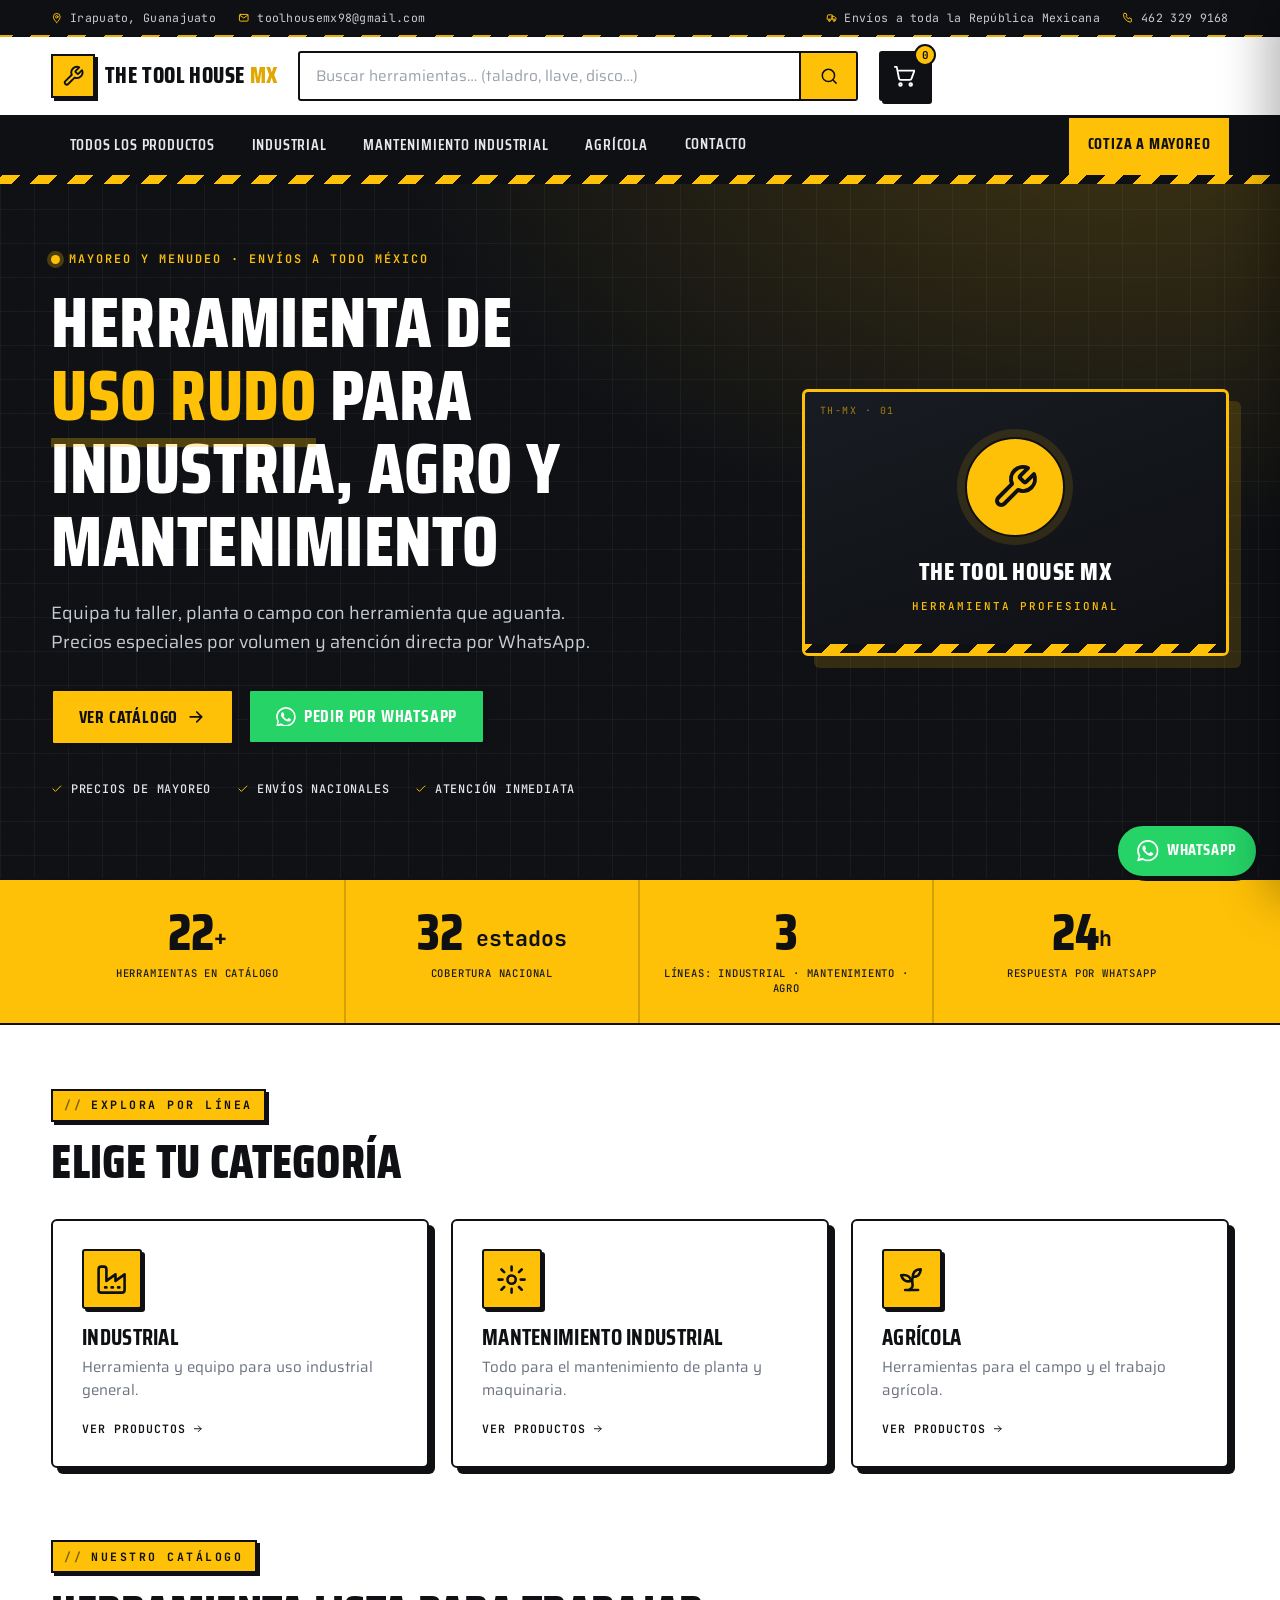
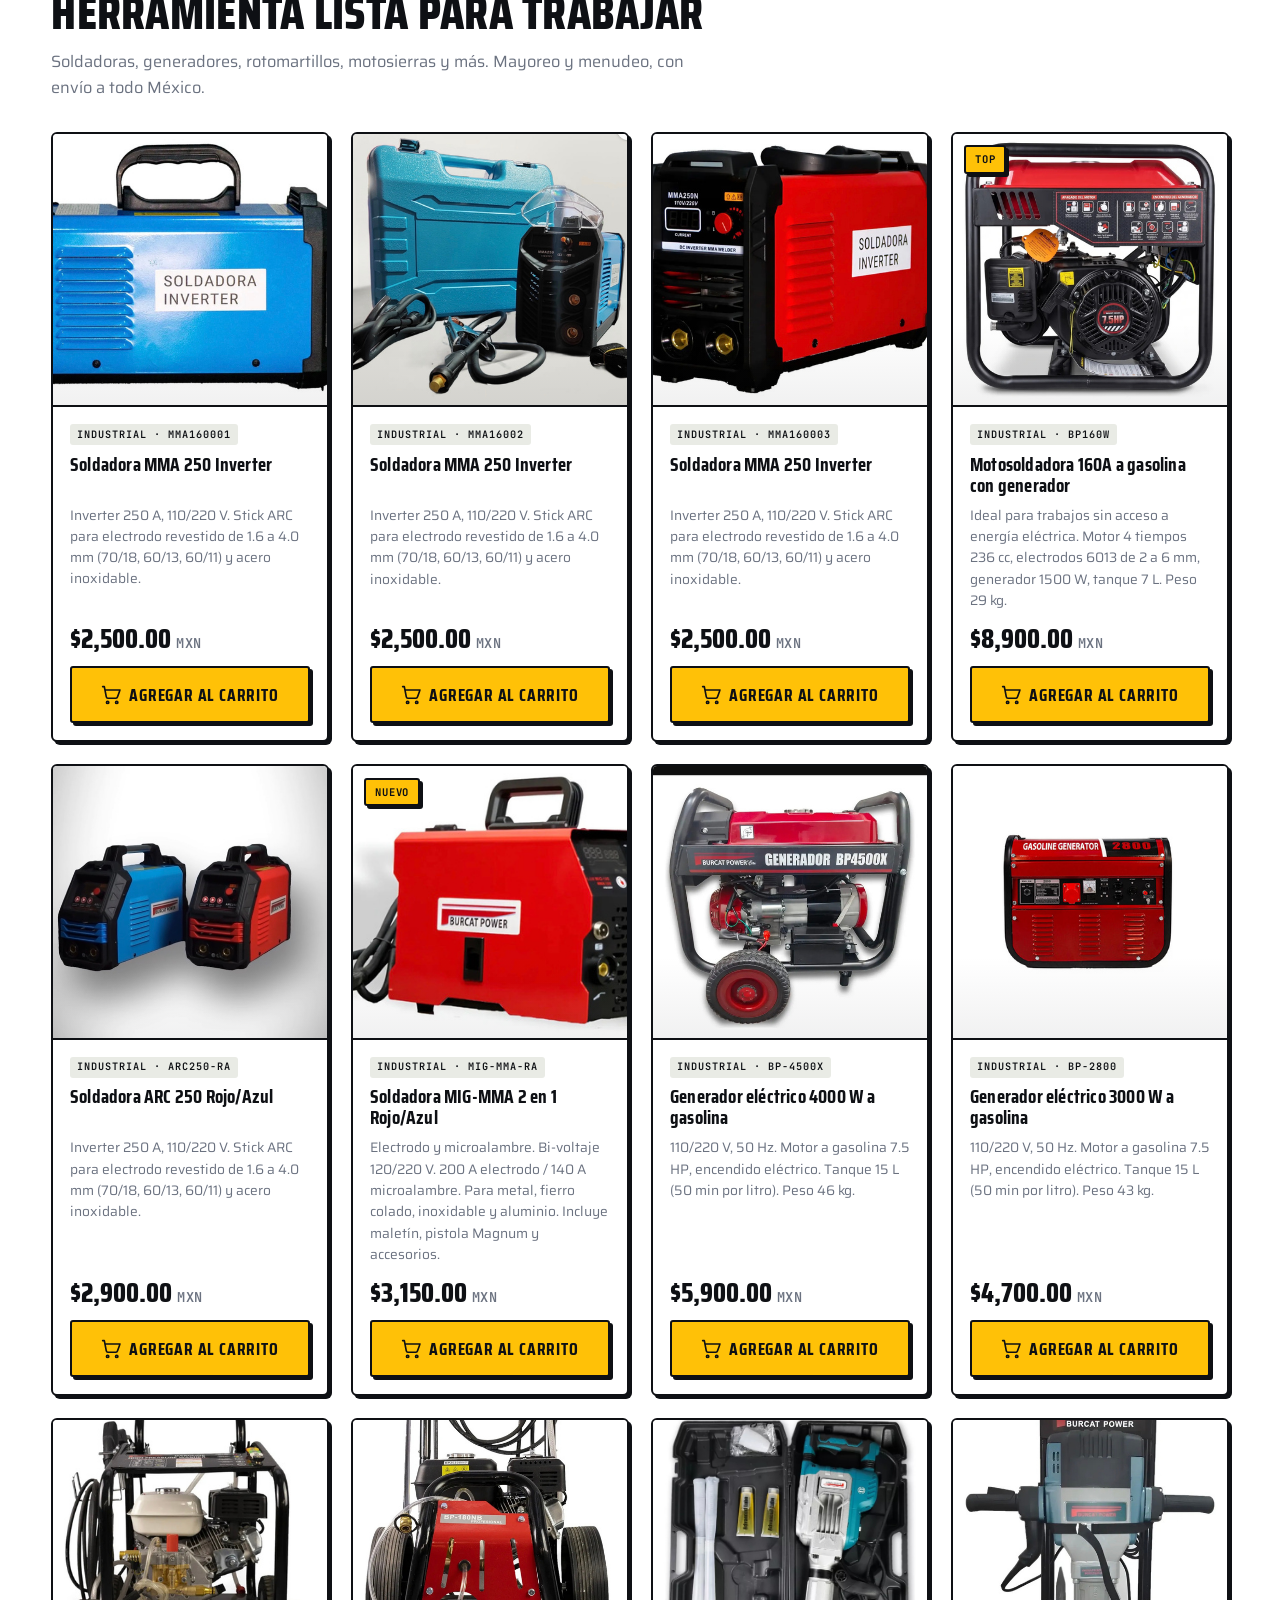
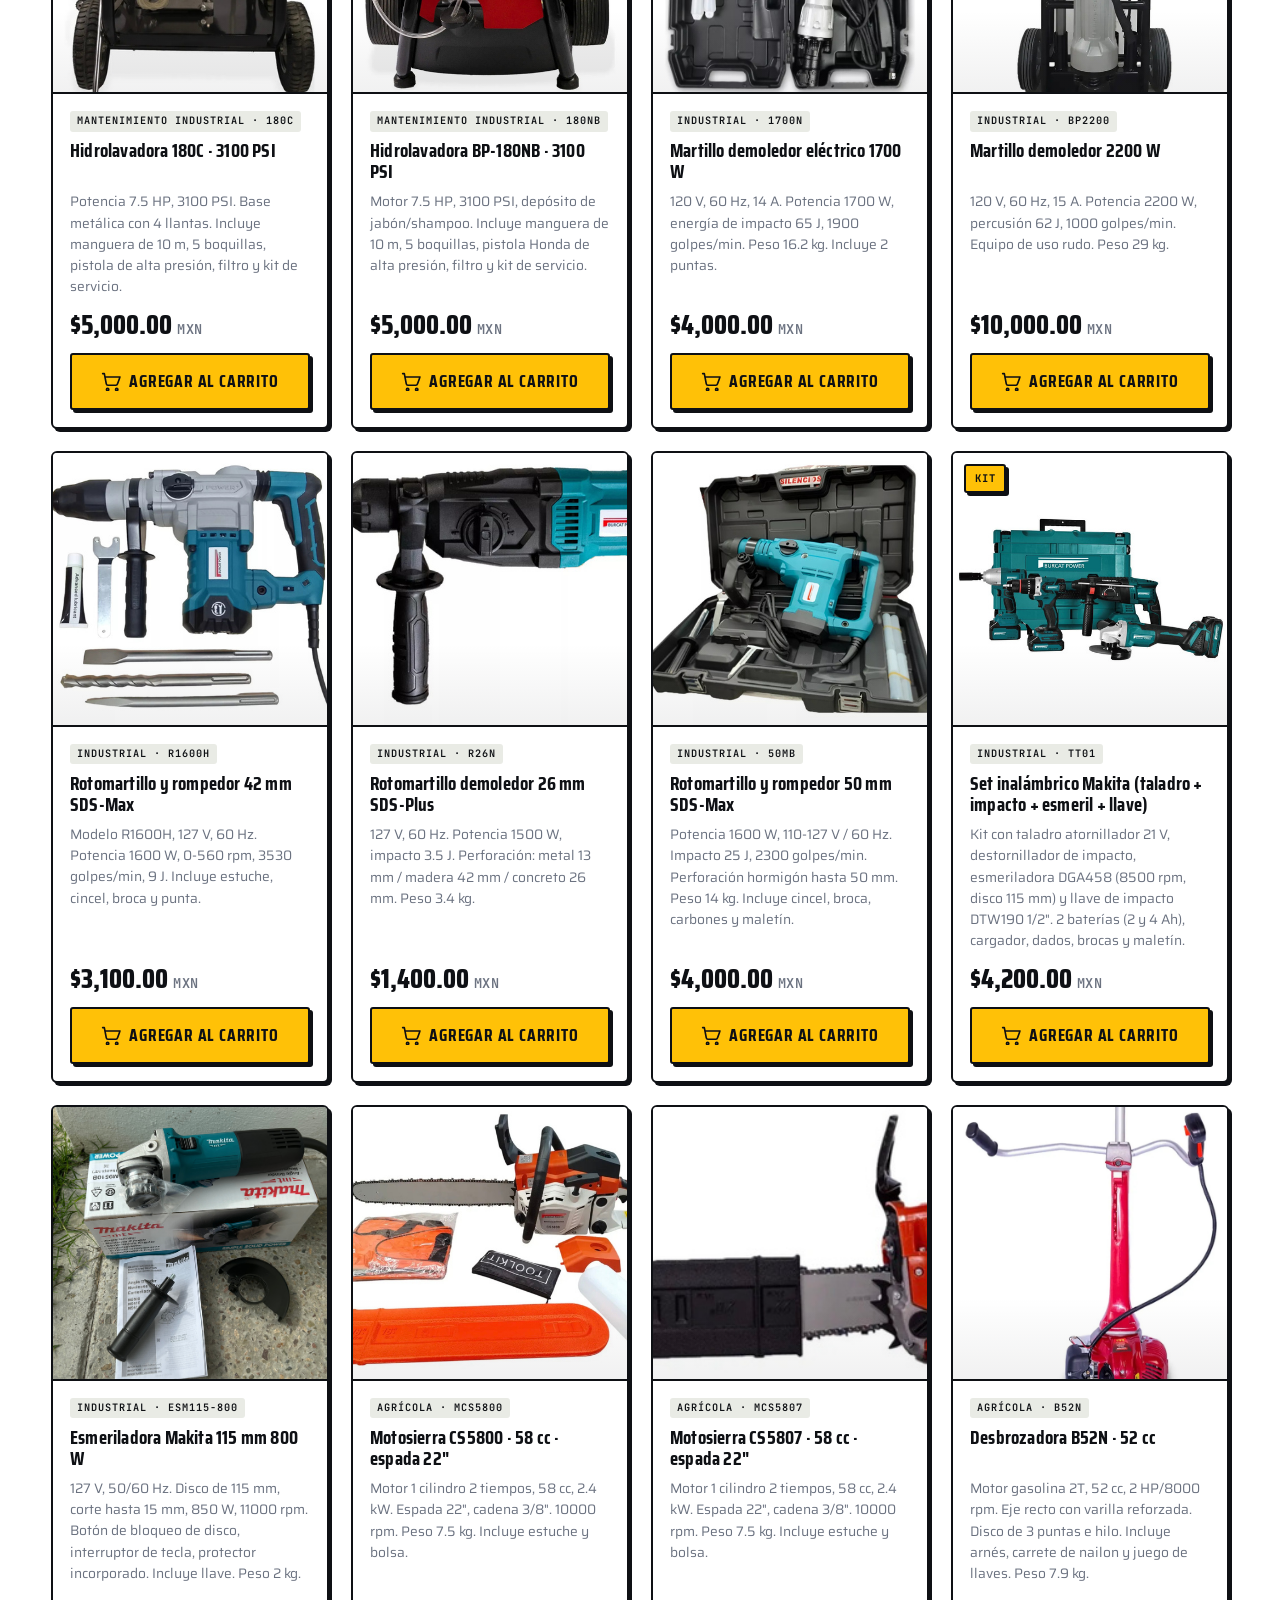
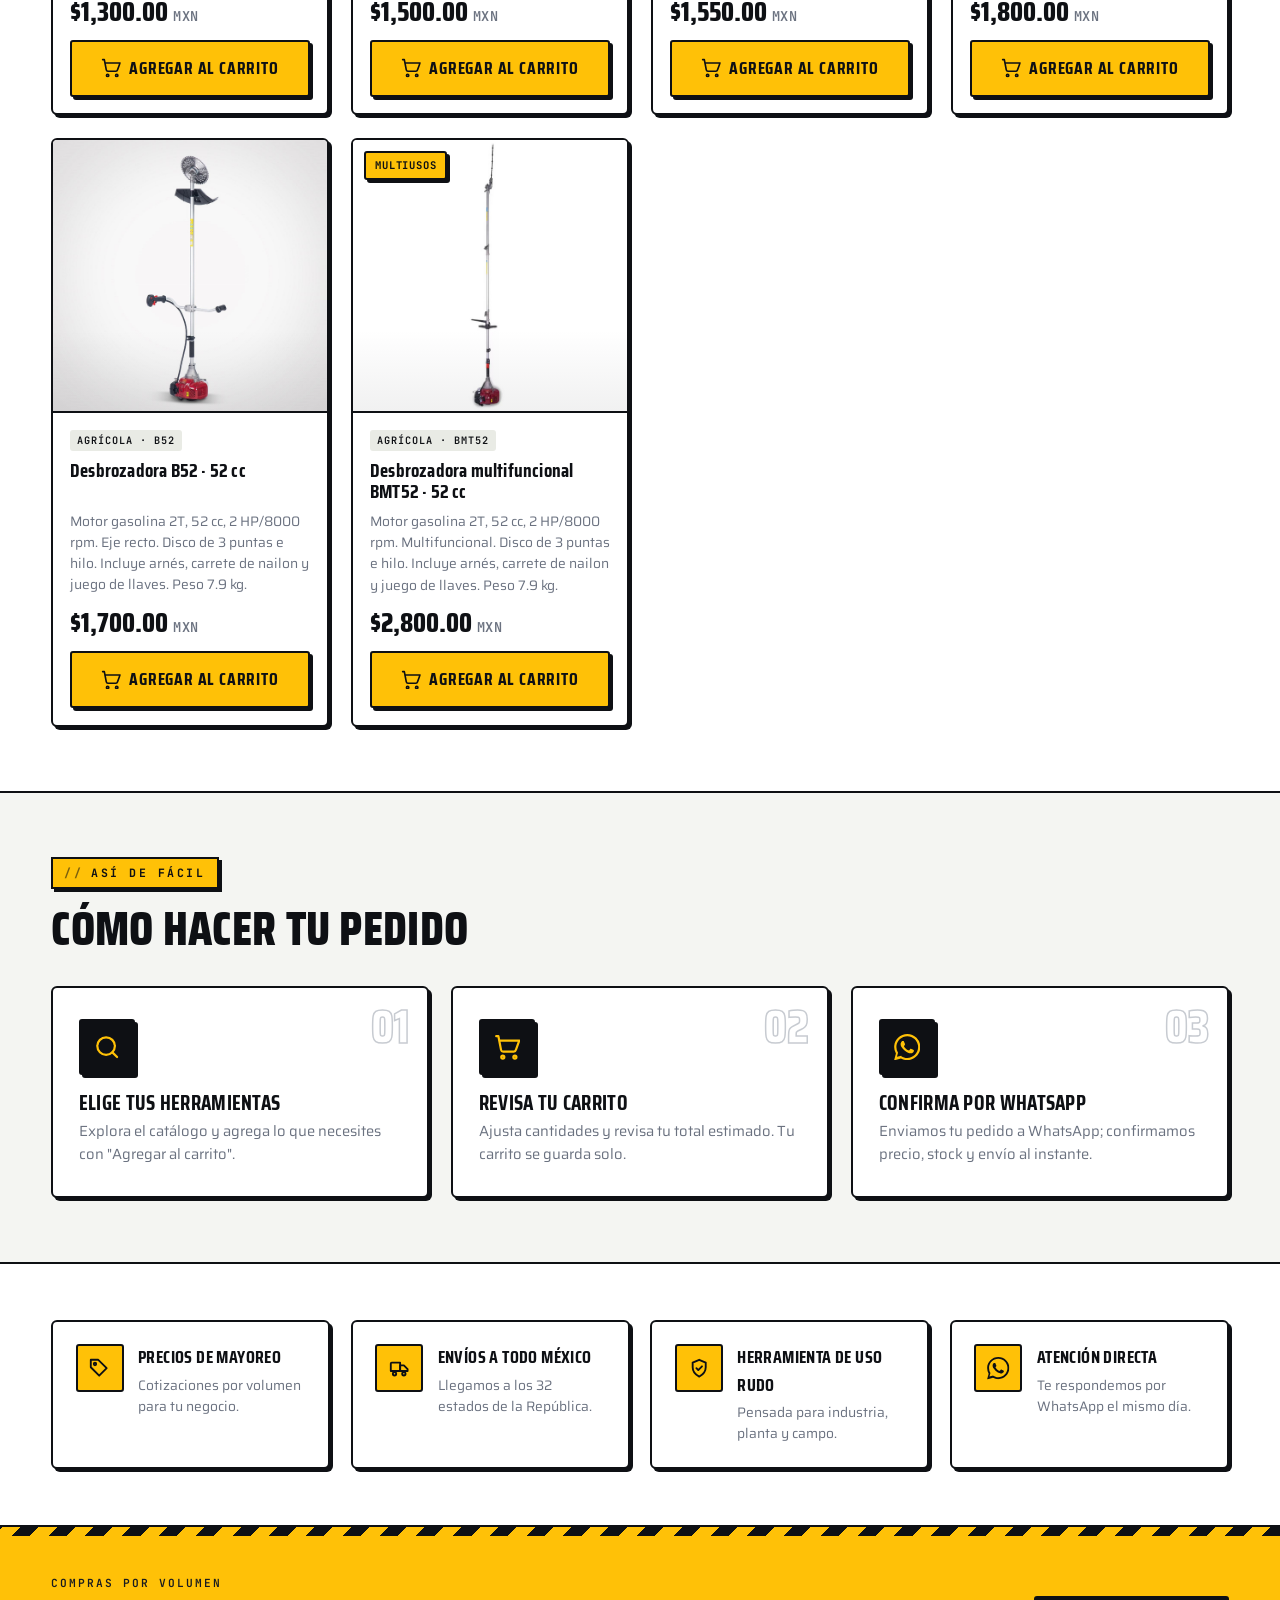
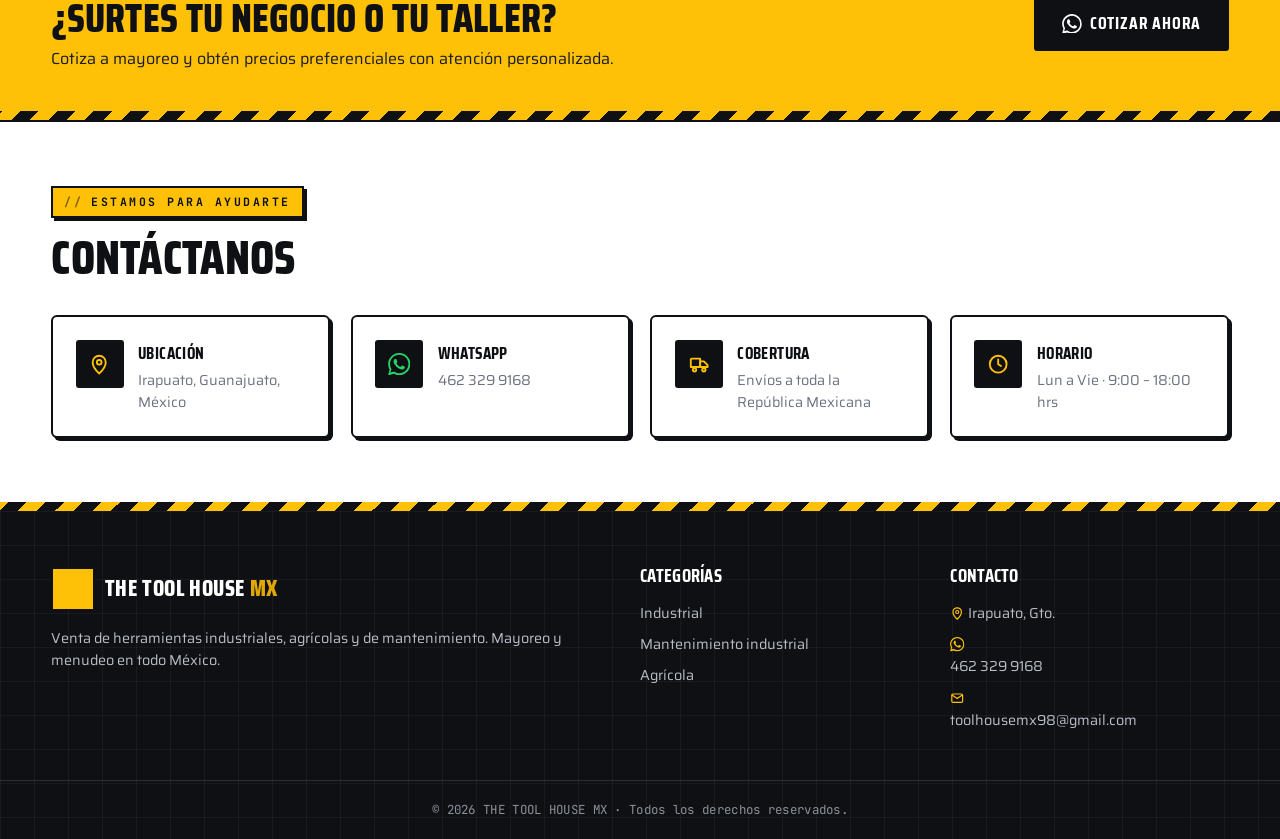
==== commit 5f2efe0d: "Complete v1: neo-industrial spec-sheet design + real 22-product catalog Snapshot of the first workin" ====
--- a/index.html
+++ b/index.html
@@ -6,9 +6,11 @@
   <title>THE TOOL HOUSE MX | Herramientas industriales, agrícolas y de mantenimiento</title>
   <meta name="description" content="Venta de herramientas para mantenimiento industrial, uso agrícola e industrial. Mayoreo y menudeo con envíos a toda la República Mexicana. Irapuato, Gto." />
   <meta name="theme-color" content="#16181c" />
+  <link rel="icon" type="image/png" href="assets/img/marca/logo.png" />
+  <link rel="apple-touch-icon" href="assets/img/marca/logo.png" />
   <link rel="preconnect" href="https://fonts.googleapis.com" />
   <link rel="preconnect" href="https://fonts.gstatic.com" crossorigin />
-  <link href="https://fonts.googleapis.com/css2?family=Barlow+Condensed:wght@500;600;700;800&family=Barlow:wght@400;500;600;700&display=swap" rel="stylesheet" />
+  <link href="https://fonts.googleapis.com/css2?family=Saira+Condensed:wght@500;600;700;800&family=Saira:wght@400;500;600;700&family=JetBrains+Mono:wght@500;600;700&display=swap" rel="stylesheet" />
   <link rel="stylesheet" href="css/styles.css" />
 </head>
 <body>
@@ -50,9 +52,14 @@
   <!-- ===== HEADER ===== -->
   <header class="header">
     <div class="container header__inner">
-      <a href="#inicio" class="logo">
-        <span class="logo__mark"><svg class="icon"><use href="#i-wrench"/></svg></span>
-        <span class="logo__text">THE TOOL HOUSE <span class="logo__mx">MX</span></span>
+      <a href="#inicio" class="logo" aria-label="THE TOOL HOUSE MX — Inicio">
+        <img class="logo__img" src="assets/img/marca/logo.png" alt="THE TOOL HOUSE MX"
+             width="56" height="56"
+             onerror="this.style.display='none';this.nextElementSibling.style.display='flex'">
+        <span class="logo__fallback">
+          <span class="logo__mark"><svg class="icon"><use href="#i-wrench"/></svg></span>
+          <span class="logo__text">THE TOOL HOUSE <span class="logo__mx">MX</span></span>
+        </span>
       </a>
 
       <div class="search">
@@ -108,7 +115,7 @@
   <!-- ===== BAND DE STATS ===== -->
   <section class="stats" aria-label="Cifras del negocio">
     <div class="container stats__inner">
-      <div class="stat"><span class="stat__num">100<span class="stat__plus">+</span></span><span class="stat__label">Herramientas en catálogo</span></div>
+      <div class="stat"><span class="stat__num">22<span class="stat__plus">+</span></span><span class="stat__label">Herramientas en catálogo</span></div>
       <div class="stat"><span class="stat__num">32<span class="stat__plus"> estados</span></span><span class="stat__label">Cobertura nacional</span></div>
       <div class="stat"><span class="stat__num">3</span><span class="stat__label">Líneas: industrial · mantenimiento · agro</span></div>
       <div class="stat"><span class="stat__num">24<span class="stat__plus">h</span></span><span class="stat__label">Respuesta por WhatsApp</span></div>
@@ -149,7 +156,7 @@
       <div>
         <p class="section-kicker">Nuestro catálogo</p>
         <h2 class="section-title">Herramienta lista para trabajar</h2>
-        <p class="section-sub" id="catalogSub">Productos de ejemplo — se reemplazarán por los reales.</p>
+        <p class="section-sub" id="catalogSub">Soldadoras, generadores, rotomartillos, motosierras y más. Mayoreo y menudeo, con envío a todo México.</p>
       </div>
     </div>
     <div class="catalog__grid" id="productGrid"><!-- productos inyectados por JS --></div>
@@ -224,7 +231,7 @@
   <footer class="footer">
     <div class="container footer__inner">
       <div class="footer__col">
-        <div class="logo logo--footer"><span class="logo__mark"><svg class="icon"><use href="#i-wrench"/></svg></span><span class="logo__text">THE TOOL HOUSE <span class="logo__mx">MX</span></span></div>
+        <div class="logo logo--footer"><img class="logo__img logo__img--footer" src="assets/img/marca/logo.png" alt="THE TOOL HOUSE MX" width="72" height="72" onerror="this.style.display='none';this.nextElementSibling.style.display='flex'"><span class="logo__fallback"><span class="logo__mark"><svg class="icon"><use href="#i-wrench"/></svg></span><span class="logo__text">THE TOOL HOUSE <span class="logo__mx">MX</span></span></span></div>
         <p>Venta de herramientas industriales, agrícolas y de mantenimiento. Mayoreo y menudeo en todo México.</p>
       </div>
       <div class="footer__col">
--- a/css/styles.css
+++ b/css/styles.css
@@ -1,43 +1,50 @@
 /* ============================================================
-   THE TOOL HOUSE MX — estilos (neo-industrial controlado)
-   Identidad: amarillo construcción + negro · tipografía condensada
+   THE TOOL HOUSE MX — estilos (industrial · "ficha técnica de equipo pesado")
+   Identidad: amarillo construcción + tinta negra · display condensado +
+   capa técnica monoespaciada · rejilla de plano + cinta de precaución.
+   La lógica JS depende de estos nombres de clase: NO renombrar selectores.
    ============================================================ */
 
 :root{
-  /* Color */
+  /* ---- Color ---- */
   --yellow:#FFC107;        /* amarillo construcción (acento/bloque) */
   --yellow-dark:#E0A800;
   --yellow-soft:#FFF3CD;
-  --ink:#16181c;           /* tinta casi negra */
-  --ink-2:#23262d;
-  --ink-3:#33373f;
+  --ink:#0e1014;           /* tinta casi negra (más profunda) */
+  --ink-2:#181b21;
+  --ink-3:#272b33;
   --gray:#6b7280;
   --gray-2:#9aa1ac;
-  --paper:#f5f6f4;         /* fondo industrial cálido */
-  --paper-2:#eceee9;
+  --paper:#f4f5f2;         /* fondo industrial cálido */
+  --paper-2:#e9ebe5;
   --line:#e1e3df;
   --line-dark:#34383f;
   --white:#ffffff;
   --green:#25D366;         /* WhatsApp */
   --green-dark:#1da851;
 
-  /* Forma */
-  --radius:4px;
+  /* ---- Forma ---- */
+  --radius:3px;
   --radius-lg:6px;
   --border:2px solid var(--ink);
-
-  /* Sombras duras tipo offset (sin blur) — sello neo-industrial */
-  --shadow-hard:5px 5px 0 var(--ink);
+  --border-3:3px solid var(--ink);
+
+  /* ---- Sombras duras tipo offset (sin blur) — sello industrial ---- */
+  --shadow-hard:6px 6px 0 var(--ink);
   --shadow-hard-sm:3px 3px 0 var(--ink);
-  --shadow-hard-y:5px 5px 0 var(--yellow);
-  --shadow-soft:0 10px 30px rgba(22,24,28,.10);
-
-  /* Franja de precaución (cinta industrial) */
-  --hazard:repeating-linear-gradient(-45deg,var(--ink) 0 14px,var(--yellow) 14px 28px);
-
-  /* Tipografía */
-  --font-display:"Barlow Condensed",system-ui,Arial,sans-serif;
-  --font-body:"Barlow",system-ui,Arial,sans-serif;
+  --shadow-hard-y:6px 6px 0 var(--yellow);
+  --shadow-soft:0 14px 40px rgba(14,16,20,.12);
+
+  /* ---- Cinta de precaución (señalética industrial) ---- */
+  --hazard:repeating-linear-gradient(-45deg,var(--ink) 0 13px,var(--yellow) 13px 26px);
+
+  /* ---- Rejilla de plano (blueprint) para fondos oscuros ---- */
+  --grid-line:rgba(255,255,255,.045);
+
+  /* ---- Tipografía ---- */
+  --font-display:"Saira Condensed",system-ui,Arial,sans-serif;
+  --font-body:"Saira",system-ui,Arial,sans-serif;
+  --font-mono:"JetBrains Mono",ui-monospace,SFMono-Regular,Menlo,monospace;
 }
 
 *{box-sizing:border-box;margin:0;padding:0}
@@ -48,8 +55,14 @@
 }
 img{max-width:100%;display:block}
 a{color:inherit;text-decoration:none}
-h1,h2,h3,h4{font-family:var(--font-display);line-height:1.05;letter-spacing:.2px;text-transform:uppercase}
+h1,h2,h3,h4{font-family:var(--font-display);line-height:1.02;letter-spacing:.3px;text-transform:uppercase}
 .container{width:min(1200px,92%);margin-inline:auto}
+
+/* ---- Etiqueta técnica monoespaciada (utilidad de estilo recurrente) ---- */
+.section-kicker,.hero__eyebrow,.product__cat,.product__badge,.stat__label,
+.promo__kicker,.topbar,.cart-item__price,.product__price small{
+  font-family:var(--font-mono);font-feature-settings:"tnum" 1;
+}
 
 /* ===== Íconos SVG (line-icons) ===== */
 .icon{width:1em;height:1em;display:inline-block;vertical-align:-0.18em;flex:none;
@@ -63,53 +76,65 @@
 :where(#inicio,#catalogo,#contacto){scroll-margin-top:96px}
 
 /* ===== Kicker / títulos de sección ===== */
-.section-head{margin-bottom:1.8rem}
+.section-head{margin-bottom:2rem}
 .section-head--left{text-align:left}
 .section-head--row{display:flex;align-items:flex-end;justify-content:space-between;gap:1.5rem;flex-wrap:wrap}
-.section-kicker{display:inline-flex;align-items:center;gap:.5rem;font-family:var(--font-display);
-  font-weight:700;text-transform:uppercase;letter-spacing:2px;font-size:.82rem;color:var(--ink);
-  background:var(--yellow);padding:.25rem .7rem;border:var(--border);box-shadow:var(--shadow-hard-sm);
-  margin-bottom:.9rem}
-.section-title{font-size:clamp(1.8rem,3.4vw,2.6rem);font-weight:800;color:var(--ink)}
-.section-sub{color:var(--gray);margin-top:.6rem;font-size:1.02rem;max-width:60ch}
+.section-kicker{display:inline-flex;align-items:center;gap:.5rem;
+  font-weight:700;text-transform:uppercase;letter-spacing:2.5px;font-size:.72rem;color:var(--ink);
+  background:var(--yellow);padding:.34rem .7rem;border:var(--border);box-shadow:var(--shadow-hard-sm);
+  margin-bottom:1rem}
+.section-kicker::before{content:"//";color:var(--ink);opacity:.55;font-weight:700}
+.section-title{font-size:clamp(2rem,4vw,3rem);font-weight:800;color:var(--ink)}
+.section-sub{color:var(--gray);margin-top:.7rem;font-size:1.02rem;max-width:60ch}
 
 /* ===== Botones ===== */
 .btn{
   display:inline-flex;align-items:center;justify-content:center;gap:.5rem;
-  font-family:var(--font-display);font-weight:700;font-size:1.05rem;
-  padding:.75rem 1.5rem;border:var(--border);border-radius:var(--radius);cursor:pointer;
-  text-transform:uppercase;letter-spacing:.6px;white-space:nowrap;min-height:48px;
-  touch-action:manipulation;box-shadow:var(--shadow-hard-sm);
+  font-family:var(--font-display);font-weight:700;font-size:1.08rem;
+  padding:.78rem 1.6rem;border:var(--border);border-radius:var(--radius);cursor:pointer;
+  text-transform:uppercase;letter-spacing:.8px;white-space:nowrap;min-height:48px;
+  touch-action:manipulation;box-shadow:var(--shadow-hard-sm);position:relative;
   transition:transform .12s ease,box-shadow .12s ease,background .15s ease;
 }
 .btn .icon{font-size:1.15em}
-.btn:hover{transform:translate(-2px,-2px);box-shadow:5px 5px 0 var(--ink)}
+.btn:hover{transform:translate(-2px,-2px);box-shadow:6px 6px 0 var(--ink)}
 .btn:active{transform:translate(3px,3px);box-shadow:0 0 0 var(--ink)}
 .btn--primary{background:var(--yellow);color:var(--ink)}
 .btn--primary:hover{background:var(--yellow-dark)}
 .btn--whatsapp{background:var(--green);color:#fff;border-color:var(--ink)}
 .btn--whatsapp:hover{background:var(--green-dark)}
-.btn--dark{background:var(--ink);color:#fff;border-color:var(--ink);box-shadow:5px 5px 0 var(--yellow)}
-.btn--dark:hover{background:#000;box-shadow:7px 7px 0 var(--yellow)}
+.btn--dark{background:var(--ink);color:#fff;border-color:var(--ink);box-shadow:6px 6px 0 var(--yellow)}
+.btn--dark:hover{background:#000;box-shadow:8px 8px 0 var(--yellow)}
 .btn--block{width:100%}
 
 /* ===== Top bar ===== */
-.topbar{background:var(--ink);color:#c7cbd2;font-size:.82rem;border-bottom:2px solid var(--ink)}
-.topbar__inner{display:flex;justify-content:space-between;gap:1rem;padding:.5rem 0;flex-wrap:wrap}
+.topbar{background:var(--ink);color:#c7cbd2;font-size:.72rem;letter-spacing:.3px;
+  border-bottom:2px solid #000;position:relative}
+.topbar::after{content:"";position:absolute;left:0;right:0;bottom:-2px;height:2px;background:var(--hazard);opacity:.9}
+.topbar__inner{display:flex;justify-content:space-between;gap:1rem;padding:.55rem 0;flex-wrap:wrap}
 .topbar a:hover{color:var(--yellow)}
-.topbar__left,.topbar__right{display:flex;gap:1.4rem;flex-wrap:wrap}
+.topbar__left,.topbar__right{display:flex;gap:1.4rem;flex-wrap:wrap;align-items:center}
 .topbar .icon{color:var(--yellow)}
 
 /* ===== Header ===== */
-.header{background:#fff;border-bottom:var(--border);position:sticky;top:0;z-index:40}
+.header{background:#fff;border-bottom:var(--border-3);position:sticky;top:0;z-index:40}
 .header__inner{display:flex;align-items:center;gap:1.3rem;padding:.85rem 0}
 .logo{display:flex;align-items:center;gap:.6rem}
-.logo__mark{display:grid;place-items:center;width:42px;height:42px;background:var(--yellow);
-  border:var(--border);font-size:1.35rem;color:var(--ink);box-shadow:var(--shadow-hard-sm)}
-.logo__text{font-family:var(--font-display);font-size:1.35rem;font-weight:800;color:var(--ink);line-height:.95;letter-spacing:.4px}
+.logo__img{width:56px;height:56px;border-radius:50%;display:block;object-fit:contain;
+  background:#33373e;box-shadow:var(--shadow-hard-sm);border:var(--border);
+  transition:transform .25s ease}
+.logo:hover .logo__img{transform:rotate(-6deg)}
+.logo__img--footer{width:72px;height:72px}
+.logo__fallback{display:none;align-items:center;gap:.6rem}
+.logo__mark{display:grid;place-items:center;width:44px;height:44px;background:var(--yellow);
+  border:var(--border);font-size:1.4rem;color:var(--ink);box-shadow:var(--shadow-hard-sm);
+  transition:transform .25s ease}
+.logo:hover .logo__mark{transform:rotate(-8deg)}
+.logo__text{font-family:var(--font-display);font-size:1.4rem;font-weight:800;color:var(--ink);line-height:.92;letter-spacing:.4px}
 .logo__mx{color:var(--yellow-dark)}
 .search{flex:1;display:flex;max-width:560px;border:var(--border);border-radius:var(--radius);overflow:hidden;background:#fff}
-.search input{flex:1;border:none;padding:.7rem 1rem;font-size:.98rem;outline:none;font-family:var(--font-body);background:transparent}
+.search input{flex:1;border:none;padding:.7rem 1rem;font-size:.96rem;outline:none;font-family:var(--font-body);background:transparent}
+.search input::placeholder{color:var(--gray-2)}
 .search__btn{border:none;border-left:var(--border);background:var(--yellow);padding:0 1.15rem;font-size:1.15rem;cursor:pointer;color:var(--ink)}
 .search__btn:hover{background:var(--yellow-dark)}
 .cart-toggle{position:relative;background:var(--ink);color:#fff;border:var(--border);font-size:1.4rem;
@@ -117,159 +142,193 @@
   justify-content:center;box-shadow:var(--shadow-hard-sm);transition:transform .12s,box-shadow .12s}
 .cart-toggle:hover{transform:translate(-2px,-2px);box-shadow:4px 4px 0 var(--yellow)}
 .cart-toggle__count{position:absolute;top:-9px;right:-9px;background:var(--yellow);color:var(--ink);
-  border:2px solid var(--ink);font-family:var(--font-display);font-size:.75rem;font-weight:800;
+  border:2px solid var(--ink);font-family:var(--font-mono);font-size:.68rem;font-weight:700;
   min-width:22px;height:22px;border-radius:11px;display:flex;align-items:center;justify-content:center;padding:0 5px}
 
 /* ===== Navbar ===== */
-.navbar{background:var(--ink)}
+.navbar{background:var(--ink);position:relative}
 .navbar__inner{display:flex;gap:0;flex-wrap:wrap}
 .nav-link{background:none;border:none;color:#e6e8ec;font-family:var(--font-display);
-  font-size:.96rem;font-weight:600;text-transform:uppercase;letter-spacing:.6px;
-  padding:.9rem 1.1rem;cursor:pointer;transition:.15s;border-bottom:3px solid transparent}
-.nav-link:hover,.nav-link.is-active{color:var(--yellow);border-bottom-color:var(--yellow);background:rgba(255,255,255,.04)}
+  font-size:.98rem;font-weight:600;text-transform:uppercase;letter-spacing:.8px;
+  padding:.9rem 1.15rem;cursor:pointer;transition:.15s;border-bottom:3px solid transparent}
+.nav-link:hover,.nav-link.is-active{color:var(--yellow);border-bottom-color:var(--yellow);background:rgba(255,255,255,.05)}
 .nav-link--accent{background:var(--yellow);color:var(--ink)!important;margin-left:auto;font-weight:700;border-bottom-color:var(--yellow)}
 .nav-link--accent:hover{background:var(--yellow-dark);border-bottom-color:var(--yellow-dark)}
 
 /* ===== Hero ===== */
-.hero{position:relative;background:var(--ink);color:#fff;overflow:hidden}
+.hero{position:relative;background:var(--ink);color:#fff;overflow:hidden;
+  background-image:
+    linear-gradient(var(--grid-line) 1px,transparent 1px),
+    linear-gradient(90deg,var(--grid-line) 1px,transparent 1px);
+  background-size:34px 34px}
 .hero::before{content:"";position:absolute;inset:0;
-  background:radial-gradient(120% 120% at 85% 0%,rgba(255,193,7,.16),transparent 55%);pointer-events:none}
-.hero__hazard{position:absolute;top:0;left:0;right:0;height:8px;background:var(--hazard);z-index:2}
-.hero__inner{position:relative;z-index:1;display:grid;grid-template-columns:1.25fr .75fr;align-items:center;
-  gap:2.5rem;padding:4rem 0 4.5rem}
-.hero__eyebrow{display:inline-flex;align-items:center;gap:.55rem;color:var(--yellow);font-weight:700;
-  text-transform:uppercase;letter-spacing:1.5px;font-size:.82rem;margin-bottom:1rem;font-family:var(--font-display)}
+  background:radial-gradient(110% 120% at 88% -10%,rgba(255,193,7,.20),transparent 52%);pointer-events:none}
+/* grano sutil sobre el hero */
+.hero::after{content:"";position:absolute;inset:0;pointer-events:none;opacity:.05;mix-blend-mode:overlay;
+  background-image:url("data:image/svg+xml,%3Csvg xmlns='http://www.w3.org/2000/svg' width='120' height='120'%3E%3Cfilter id='n'%3E%3CfeTurbulence type='fractalNoise' baseFrequency='.9' numOctaves='2'/%3E%3C/filter%3E%3Crect width='100%25' height='100%25' filter='url(%23n)'/%3E%3C/svg%3E")}
+.hero__hazard{position:absolute;top:0;left:0;right:0;height:9px;background:var(--hazard);z-index:3}
+.hero__inner{position:relative;z-index:2;display:grid;grid-template-columns:1.25fr .75fr;align-items:center;
+  gap:2.5rem;padding:4.5rem 0 5rem}
+.hero__eyebrow{display:inline-flex;align-items:center;gap:.55rem;color:var(--yellow);font-weight:600;
+  text-transform:uppercase;letter-spacing:2px;font-size:.74rem;margin-bottom:1.1rem}
 .hero__eyebrow-dot{width:9px;height:9px;background:var(--yellow);border-radius:50%;box-shadow:0 0 0 4px rgba(255,193,7,.25)}
-.hero__title{font-size:clamp(2.3rem,5.2vw,4rem);font-weight:800;letter-spacing:.5px}
+.hero__title{font-size:clamp(2.6rem,5.6vw,4.6rem);font-weight:800;letter-spacing:.5px}
 .hero__title span{color:var(--yellow);position:relative;white-space:nowrap}
-.hero__text{color:#c7cbd2;margin:1.2rem 0 1.8rem;max-width:48ch;font-size:1.1rem;text-transform:none}
+.hero__title span::after{content:"";position:absolute;left:0;right:0;bottom:.06em;height:.12em;background:var(--yellow);opacity:.28}
+.hero__text{color:#c7cbd2;margin:1.3rem 0 2rem;max-width:48ch;font-size:1.12rem;text-transform:none;line-height:1.6}
 .hero__actions{display:flex;gap:.9rem;flex-wrap:wrap}
-.hero__features{list-style:none;display:flex;gap:1.5rem;flex-wrap:wrap;margin-top:2rem;
-  color:#e3e6ea;font-size:.92rem;font-family:var(--font-display);font-weight:600;text-transform:uppercase;letter-spacing:.6px}
+.hero__features{list-style:none;display:flex;gap:1.6rem;flex-wrap:wrap;margin-top:2.2rem;
+  color:#e3e6ea;font-size:.74rem;font-family:var(--font-mono);font-weight:500;text-transform:uppercase;letter-spacing:.8px}
 .hero__features .icon{color:var(--yellow)}
 .hero__features li{display:flex;align-items:center;gap:.5rem}
-/* Panel decorativo del hero (placa de marca) */
+/* Panel decorativo del hero (placa de especificación) */
 .hero__panel{display:flex;flex-direction:column;align-items:center;justify-content:center;text-align:center;
-  gap:.4rem;background:var(--ink-2);border:3px solid var(--yellow);border-radius:var(--radius-lg);
-  padding:2.5rem 1.5rem;box-shadow:10px 10px 0 rgba(255,193,7,.18);position:relative}
-.hero__panel::after{content:"";position:absolute;left:0;right:0;bottom:0;height:8px;background:var(--hazard);
-  border-bottom-left-radius:var(--radius-lg);border-bottom-right-radius:var(--radius-lg)}
-.hero__panel-icon{display:grid;place-items:center;width:96px;height:96px;background:var(--yellow);color:var(--ink);
-  border:var(--border);border-radius:50%;font-size:3rem;margin-bottom:.6rem}
-.hero__panel-tag{font-family:var(--font-display);font-weight:800;font-size:1.5rem;color:#fff;letter-spacing:.5px}
-.hero__panel-sub{font-family:var(--font-display);text-transform:uppercase;letter-spacing:2px;
-  font-size:.78rem;color:var(--yellow);font-weight:600}
+  gap:.4rem;background:linear-gradient(160deg,var(--ink-2),var(--ink));border:3px solid var(--yellow);
+  border-radius:var(--radius-lg);padding:2.8rem 1.5rem 2.4rem;box-shadow:12px 12px 0 rgba(255,193,7,.16);position:relative;overflow:hidden}
+.hero__panel::before{content:"TH-MX · 01";position:absolute;top:.7rem;left:.9rem;font-family:var(--font-mono);
+  font-size:.62rem;letter-spacing:1.5px;color:var(--yellow);opacity:.6}
+.hero__panel::after{content:"";position:absolute;left:0;right:0;bottom:0;height:9px;background:var(--hazard)}
+.hero__panel-icon{display:grid;place-items:center;width:100px;height:100px;background:var(--yellow);color:var(--ink);
+  border:var(--border);border-radius:50%;font-size:3rem;margin-bottom:.6rem;box-shadow:0 0 0 8px rgba(255,193,7,.12)}
+.hero__panel-tag{font-family:var(--font-display);font-weight:800;font-size:1.55rem;color:#fff;letter-spacing:.5px}
+.hero__panel-sub{font-family:var(--font-mono);text-transform:uppercase;letter-spacing:2px;
+  font-size:.68rem;color:var(--yellow);font-weight:500}
+
+/* entrada escalonada al cargar */
+@keyframes riseIn{from{opacity:0;transform:translateY(20px)}to{opacity:1;transform:none}}
+.hero__eyebrow,.hero__title,.hero__text,.hero__actions,.hero__features{animation:riseIn .7s cubic-bezier(.2,.7,.2,1) both}
+.hero__title{animation-delay:.07s}
+.hero__text{animation-delay:.15s}
+.hero__actions{animation-delay:.23s}
+.hero__features{animation-delay:.31s}
+.hero__panel{animation:riseIn .85s cubic-bezier(.2,.7,.2,1) both;animation-delay:.2s}
 
 /* ===== Band de stats ===== */
-.stats{background:var(--yellow);border-top:var(--border);border-bottom:var(--border)}
+.stats{background:var(--yellow);border-top:var(--border);border-bottom:var(--border);position:relative}
 .stats__inner{display:grid;grid-template-columns:repeat(4,1fr)}
-.stat{padding:1.6rem 1rem;text-align:center;border-right:2px solid rgba(22,24,28,.18)}
+.stat{padding:1.7rem 1rem;text-align:center;border-right:2px solid rgba(14,16,20,.18);position:relative}
 .stat:last-child{border-right:none}
-.stat__num{display:block;font-family:var(--font-display);font-weight:800;font-size:clamp(2.2rem,4vw,3.2rem);
-  line-height:1;color:var(--ink)}
-.stat__plus{font-size:.45em;vertical-align:.15em}
-.stat__label{display:block;margin-top:.4rem;font-family:var(--font-display);font-weight:600;
-  text-transform:uppercase;letter-spacing:.6px;font-size:.78rem;color:var(--ink-2)}
+.stat__num{display:block;font-family:var(--font-display);font-weight:800;font-size:clamp(2.3rem,4vw,3.4rem);
+  line-height:1;color:var(--ink);font-feature-settings:"tnum" 1}
+.stat__plus{font-size:.42em;vertical-align:.2em;font-family:var(--font-mono);font-weight:700}
+.stat__label{display:block;margin-top:.5rem;font-weight:500;
+  text-transform:uppercase;letter-spacing:.8px;font-size:.66rem;color:var(--ink-2);line-height:1.4}
 
 /* ===== Categorías ===== */
-.categories{padding:3.5rem 0 1rem}
-.categories__grid{display:grid;grid-template-columns:repeat(3,1fr);gap:1.3rem}
+.categories{padding:4rem 0 1rem}
+.categories__grid{display:grid;grid-template-columns:repeat(3,1fr);gap:1.4rem}
 .cat-card{position:relative;background:#fff;border:var(--border);border-radius:var(--radius-lg);
-  padding:1.7rem;box-shadow:var(--shadow-hard);cursor:pointer;text-align:left;width:100%;
+  padding:1.8rem;box-shadow:var(--shadow-hard);cursor:pointer;text-align:left;width:100%;
   font:inherit;color:inherit;display:flex;flex-direction:column;
   transition:transform .14s ease,box-shadow .14s ease;overflow:hidden}
-.cat-card::before{content:"";position:absolute;top:0;left:0;width:100%;height:6px;background:var(--yellow);transform:scaleX(0);transform-origin:left;transition:transform .2s}
-.cat-card:hover{transform:translate(-3px,-3px);box-shadow:8px 8px 0 var(--ink)}
+.cat-card::before{content:"";position:absolute;top:0;left:0;width:100%;height:6px;background:var(--yellow);transform:scaleX(0);transform-origin:left;transition:transform .25s}
+.cat-card:hover{transform:translate(-3px,-3px);box-shadow:9px 9px 0 var(--ink)}
 .cat-card:hover::before{transform:scaleX(1)}
-.cat-card__icon{display:grid;place-items:center;width:58px;height:58px;background:var(--yellow);
-  border:var(--border);border-radius:var(--radius);font-size:1.9rem;color:var(--ink);margin-bottom:1rem}
-.cat-card h3{font-size:1.3rem;font-weight:700;margin-bottom:.35rem}
+.cat-card__icon{display:grid;place-items:center;width:60px;height:60px;background:var(--yellow);
+  border:var(--border);border-radius:var(--radius);font-size:1.95rem;color:var(--ink);margin-bottom:1.1rem;
+  box-shadow:var(--shadow-hard-sm)}
+.cat-card h3{font-size:1.4rem;font-weight:700;margin-bottom:.35rem}
 .cat-card p{color:var(--gray);font-size:.94rem;text-transform:none;font-family:var(--font-body);flex:1}
-.cat-card__go{display:inline-flex;align-items:center;gap:.4rem;margin-top:1rem;font-family:var(--font-display);
-  font-weight:700;text-transform:uppercase;letter-spacing:.6px;font-size:.85rem;color:var(--ink)}
+.cat-card__go{display:inline-flex;align-items:center;gap:.4rem;margin-top:1.1rem;font-family:var(--font-mono);
+  font-weight:600;text-transform:uppercase;letter-spacing:1px;font-size:.72rem;color:var(--ink)}
 .cat-card:hover .cat-card__go{color:var(--yellow-dark)}
-.cat-card:hover .cat-card__go .icon{transform:translateX(3px)}
+.cat-card:hover .cat-card__go .icon{transform:translateX(4px)}
 .cat-card__go .icon{transition:transform .18s}
 
 /* ===== Catálogo / tarjetas ===== */
-.catalog{padding:3rem 0 3.5rem}
-.catalog__grid{display:grid;grid-template-columns:repeat(4,1fr);gap:1.3rem}
+.catalog{padding:3.5rem 0 4rem}
+.catalog__grid{display:grid;grid-template-columns:repeat(4,1fr);gap:1.4rem}
 .product{position:relative;background:#fff;border:var(--border);border-radius:var(--radius-lg);
   overflow:hidden;display:flex;flex-direction:column;
   transition:transform .14s ease,box-shadow .14s ease;box-shadow:var(--shadow-hard-sm)}
-.product:hover{transform:translate(-3px,-3px);box-shadow:7px 7px 0 var(--ink)}
+.product:hover{transform:translate(-3px,-3px);box-shadow:8px 8px 0 var(--ink)}
 .product__badge{position:absolute;top:.7rem;left:.7rem;background:var(--yellow);color:var(--ink);
-  font-family:var(--font-display);font-size:.74rem;font-weight:800;text-transform:uppercase;letter-spacing:.6px;
-  padding:.22rem .6rem;border:2px solid var(--ink);border-radius:3px;z-index:2;box-shadow:var(--shadow-hard-sm)}
+  font-size:.66rem;font-weight:700;text-transform:uppercase;letter-spacing:.8px;
+  padding:.26rem .55rem;border:2px solid var(--ink);border-radius:3px;z-index:2;box-shadow:var(--shadow-hard-sm)}
 .product__img{aspect-ratio:1/1;background:var(--paper);display:flex;align-items:center;justify-content:center;
-  overflow:hidden;border-bottom:var(--border)}
-.product__img img{width:100%;height:100%;object-fit:cover}
-.product__body{padding:1rem;display:flex;flex-direction:column;flex:1}
-.product__cat{font-family:var(--font-display);font-size:.74rem;text-transform:uppercase;letter-spacing:.8px;
-  color:var(--ink);font-weight:700;background:var(--paper-2);align-self:flex-start;padding:.1rem .45rem;border-radius:3px}
-.product__name{font-family:var(--font-display);font-weight:700;font-size:1.12rem;margin:.5rem 0 .3rem;
-  line-height:1.12;min-height:2.4em;text-transform:none;letter-spacing:.2px}
-.product__desc{color:var(--gray);font-size:.86rem;margin-bottom:.8rem;flex:1}
-.product__price{font-family:var(--font-display);font-size:1.55rem;font-weight:800;color:var(--ink);margin-bottom:.85rem;line-height:1}
-.product__price small{font-size:.62em;color:var(--gray);font-weight:600;letter-spacing:.5px}
+  overflow:hidden;border-bottom:var(--border);position:relative}
+.product__img::after{content:"";position:absolute;inset:0;pointer-events:none;
+  background:linear-gradient(180deg,transparent 70%,rgba(14,16,20,.06))}
+.product__img img{width:100%;height:100%;object-fit:cover;transition:transform .35s ease}
+.product:hover .product__img img{transform:scale(1.05)}
+.product__body{padding:1.05rem;display:flex;flex-direction:column;flex:1}
+.product__cat{font-size:.64rem;text-transform:uppercase;letter-spacing:1px;
+  color:var(--ink);font-weight:600;background:var(--paper-2);align-self:flex-start;padding:.15rem .45rem;border-radius:3px}
+.product__name{font-family:var(--font-display);font-weight:700;font-size:1.2rem;margin:.55rem 0 .3rem;
+  line-height:1.1;min-height:2.4em;text-transform:none;letter-spacing:.2px}
+.product__desc{color:var(--gray);font-size:.86rem;margin-bottom:.85rem;flex:1}
+.product__price{font-family:var(--font-display);font-size:1.7rem;font-weight:800;color:var(--ink);
+  margin-bottom:.9rem;line-height:1;font-feature-settings:"tnum" 1}
+.product__price small{font-size:.5em;color:var(--gray);font-weight:600;letter-spacing:.5px}
 .product__add{width:100%}
 .catalog__empty{text-align:center;color:var(--gray);padding:2.5rem;font-size:1.05rem}
 
 /* ===== Cómo comprar (3 pasos) ===== */
-.steps{background:var(--paper);border-top:var(--border);border-bottom:var(--border);padding:3.5rem 0}
-.steps__grid{list-style:none;display:grid;grid-template-columns:repeat(3,1fr);gap:1.3rem;counter-reset:step}
-.step{position:relative;background:#fff;border:var(--border);border-radius:var(--radius-lg);padding:1.8rem 1.5rem;
-  box-shadow:var(--shadow-hard-sm)}
-.step__num{position:absolute;top:1rem;right:1.1rem;font-family:var(--font-display);font-weight:800;
-  font-size:2.6rem;line-height:1;color:var(--paper-2);-webkit-text-stroke:1px var(--gray-2)}
-.step__icon{display:grid;place-items:center;width:54px;height:54px;background:var(--ink);color:var(--yellow);
-  border:var(--border);border-radius:var(--radius);font-size:1.6rem;margin-bottom:1rem}
-.step h3{font-size:1.2rem;font-weight:700;margin-bottom:.4rem}
+.steps{background:var(--paper);border-top:var(--border);border-bottom:var(--border);padding:4rem 0;position:relative}
+.steps__grid{list-style:none;display:grid;grid-template-columns:repeat(3,1fr);gap:1.4rem;counter-reset:step}
+.step{position:relative;background:#fff;border:var(--border);border-radius:var(--radius-lg);padding:1.9rem 1.6rem;
+  box-shadow:var(--shadow-hard-sm);transition:transform .14s ease,box-shadow .14s ease}
+.step:hover{transform:translate(-3px,-3px);box-shadow:7px 7px 0 var(--ink)}
+.step__num{position:absolute;top:.9rem;right:1.1rem;font-family:var(--font-display);font-weight:800;
+  font-size:3rem;line-height:1;color:transparent;-webkit-text-stroke:1.5px var(--gray-2);opacity:.55}
+.step__icon{display:grid;place-items:center;width:56px;height:56px;background:var(--ink);color:var(--yellow);
+  border:var(--border);border-radius:var(--radius);font-size:1.65rem;margin-bottom:1.1rem;box-shadow:var(--shadow-hard-sm)}
+.step h3{font-size:1.3rem;font-weight:700;margin-bottom:.4rem}
 .step p{color:var(--gray);font-size:.92rem;text-transform:none}
 
 /* ===== Por qué nosotros ===== */
-.why{display:grid;grid-template-columns:repeat(4,1fr);gap:1.2rem;padding:3rem 0}
+.why{display:grid;grid-template-columns:repeat(4,1fr);gap:1.3rem;padding:3.5rem 0}
 .why__item{display:flex;gap:.9rem;align-items:flex-start;background:#fff;border:var(--border);
-  border-radius:var(--radius-lg);padding:1.3rem;box-shadow:var(--shadow-hard-sm)}
-.why__icon{display:grid;place-items:center;width:46px;height:46px;flex:none;background:var(--yellow);
-  color:var(--ink);border:var(--border);border-radius:var(--radius);font-size:1.35rem}
-.why__item strong{display:block;font-family:var(--font-display);font-size:1.05rem;text-transform:uppercase;letter-spacing:.4px;margin-bottom:.2rem}
+  border-radius:var(--radius-lg);padding:1.4rem;box-shadow:var(--shadow-hard-sm);
+  transition:transform .14s ease,box-shadow .14s ease}
+.why__item:hover{transform:translate(-2px,-2px);box-shadow:6px 6px 0 var(--ink)}
+.why__icon{display:grid;place-items:center;width:48px;height:48px;flex:none;background:var(--yellow);
+  color:var(--ink);border:var(--border);border-radius:var(--radius);font-size:1.4rem}
+.why__item strong{display:block;font-family:var(--font-display);font-size:1.1rem;text-transform:uppercase;letter-spacing:.4px;margin-bottom:.2rem}
 .why__item p{color:var(--gray);font-size:.86rem}
 
 /* ===== Promo / banner mayoreo ===== */
 .promo{position:relative;background:var(--yellow);border-top:var(--border);border-bottom:var(--border);overflow:hidden}
-.promo::before{content:"";position:absolute;top:0;left:0;right:0;height:8px;background:var(--hazard)}
+.promo::before{content:"";position:absolute;top:0;left:0;right:0;height:9px;background:var(--hazard)}
+.promo::after{content:"";position:absolute;bottom:0;left:0;right:0;height:9px;background:var(--hazard)}
 .promo__inner{display:flex;align-items:center;justify-content:space-between;gap:1.5rem;
-  padding:2.6rem 0;flex-wrap:wrap}
-.promo__kicker{font-family:var(--font-display);font-weight:700;text-transform:uppercase;letter-spacing:2px;
-  font-size:.8rem;color:var(--ink-2);margin-bottom:.3rem}
-.promo h2{font-size:clamp(1.6rem,3vw,2.3rem);color:var(--ink);font-weight:800}
-.promo__text p:last-child{color:var(--ink-2);text-transform:none;margin-top:.4rem;font-family:var(--font-body)}
+  padding:3rem 0;flex-wrap:wrap}
+.promo__kicker{font-weight:600;text-transform:uppercase;letter-spacing:2px;
+  font-size:.7rem;color:var(--ink-2);margin-bottom:.4rem}
+.promo h2{font-size:clamp(1.7rem,3.2vw,2.5rem);color:var(--ink);font-weight:800}
+.promo__text p:last-child{color:var(--ink-2);text-transform:none;margin-top:.45rem;font-family:var(--font-body)}
 
 /* ===== Contacto ===== */
-.contact{padding:3.5rem 0}
-.contact__grid{display:grid;grid-template-columns:repeat(4,1fr);gap:1.2rem}
+.contact{padding:4rem 0}
+.contact__grid{display:grid;grid-template-columns:repeat(4,1fr);gap:1.3rem}
 .contact__item{display:flex;gap:.9rem;align-items:flex-start;background:#fff;border:var(--border);
-  border-radius:var(--radius-lg);padding:1.3rem;box-shadow:var(--shadow-hard-sm)}
-.contact__icon{display:grid;place-items:center;width:46px;height:46px;flex:none;background:var(--ink);
+  border-radius:var(--radius-lg);padding:1.4rem;box-shadow:var(--shadow-hard-sm);
+  transition:transform .14s ease,box-shadow .14s ease}
+.contact__item:hover{transform:translate(-2px,-2px);box-shadow:6px 6px 0 var(--ink)}
+.contact__icon{display:grid;place-items:center;width:48px;height:48px;flex:none;background:var(--ink);
   color:var(--yellow);border:var(--border);border-radius:var(--radius);font-size:1.4rem}
 .contact__icon .icon--fill{color:var(--green)}
-.contact__item strong{display:block;font-family:var(--font-display);text-transform:uppercase;letter-spacing:.4px;margin-bottom:.2rem;font-size:1.02rem}
+.contact__item strong{display:block;font-family:var(--font-display);text-transform:uppercase;letter-spacing:.4px;margin-bottom:.2rem;font-size:1.05rem}
 .contact__item p{color:var(--gray);font-size:.9rem}
 .contact__item a:hover{color:var(--yellow-dark)}
 
 /* ===== Footer ===== */
-.footer{background:var(--ink);color:#b9bdc6;padding-top:3rem;border-top:8px solid transparent;
-  border-image:var(--hazard) 8}
+.footer{background:var(--ink);color:#b9bdc6;padding-top:3.5rem;position:relative;
+  border-top:9px solid transparent;border-image:var(--hazard) 9;
+  background-image:
+    linear-gradient(var(--grid-line) 1px,transparent 1px),
+    linear-gradient(90deg,var(--grid-line) 1px,transparent 1px);
+  background-size:34px 34px}
 .footer__inner{display:grid;grid-template-columns:2fr 1fr 1fr;gap:2rem;padding-bottom:2.5rem}
-.footer__col h4{color:#fff;font-size:1.1rem;margin-bottom:1rem;font-weight:700}
+.footer__col h4{color:#fff;font-size:1.15rem;margin-bottom:1rem;font-weight:700}
 .footer__col a,.footer__col p{display:block;color:#b9bdc6;font-size:.9rem;margin-bottom:.55rem}
 .footer__col a:hover{color:var(--yellow)}
 .footer .icon{color:var(--yellow)}
 .footer .logo--footer{margin-bottom:1rem}
 .footer .logo--footer .logo__text{color:#fff}
 .footer .logo--footer .logo__mark{box-shadow:none}
-.footer__bottom{border-top:1px solid rgba(255,255,255,.12);padding:1.2rem 0;font-size:.84rem;text-align:center;color:#8b9099}
+.footer__bottom{border-top:1px solid rgba(255,255,255,.12);padding:1.2rem 0;font-size:.78rem;text-align:center;
+  color:#8b9099;font-family:var(--font-mono);letter-spacing:.3px}
 
 /* ===== Botón flotante WhatsApp ===== */
 .whatsapp-float{position:fixed;bottom:22px;right:22px;z-index:60;background:var(--green);color:#fff;
@@ -281,15 +340,15 @@
 @keyframes pulse{0%,100%{box-shadow:3px 3px 0 var(--ink)}50%{box-shadow:3px 3px 0 var(--ink),0 0 0 8px rgba(37,211,102,.18)}}
 
 /* ===== Carrito ===== */
-.cart-overlay{position:fixed;inset:0;background:rgba(22,24,28,.55);opacity:0;visibility:hidden;transition:.25s;z-index:70}
+.cart-overlay{position:fixed;inset:0;background:rgba(14,16,20,.6);opacity:0;visibility:hidden;transition:.25s;z-index:70}
 .cart-overlay.is-open{opacity:1;visibility:visible}
 .cart{position:fixed;top:0;right:0;height:100%;width:min(410px,100%);background:#fff;z-index:80;
   display:flex;flex-direction:column;transform:translateX(100%);transition:transform .28s ease;
-  border-left:var(--border);box-shadow:-12px 0 40px rgba(0,0,0,.25)}
+  border-left:var(--border-3);box-shadow:-14px 0 44px rgba(0,0,0,.28)}
 .cart.is-open{transform:translateX(0)}
 .cart__head{display:flex;justify-content:space-between;align-items:center;padding:1.1rem 1.2rem;
   background:var(--ink);color:#fff;border-bottom:4px solid var(--yellow)}
-.cart__head h3{font-size:1.3rem;display:flex;align-items:center;gap:.5rem}
+.cart__head h3{font-size:1.35rem;display:flex;align-items:center;gap:.5rem}
 .cart__head .icon{color:var(--yellow)}
 .cart__close{background:none;border:none;color:#fff;font-size:1.4rem;cursor:pointer;line-height:1}
 .cart__close:hover{color:var(--yellow)}
@@ -299,21 +358,21 @@
 .cart-item__img{width:64px;height:64px;border:var(--border);border-radius:var(--radius);background:var(--paper);
   object-fit:cover;flex:none}
 .cart-item__info{flex:1;min-width:0}
-.cart-item__name{font-family:var(--font-display);font-weight:700;font-size:1rem;line-height:1.15}
-.cart-item__price{color:var(--gray);font-size:.84rem;margin-top:.15rem;font-weight:600}
+.cart-item__name{font-family:var(--font-display);font-weight:700;font-size:1.05rem;line-height:1.15}
+.cart-item__price{color:var(--gray);font-size:.78rem;margin-top:.18rem;font-weight:600}
 .cart-item__qty{display:flex;align-items:center;gap:.4rem;margin-top:.55rem}
 .cart-item__qty button:not(.cart-item__remove){width:36px;height:36px;border:var(--border);background:#fff;
   border-radius:var(--radius);cursor:pointer;font-size:1.15rem;line-height:1;font-weight:800;touch-action:manipulation;
   display:grid;place-items:center}
 .cart-item__qty button:not(.cart-item__remove):hover{background:var(--yellow)}
-.cart-item__qty span{min-width:26px;text-align:center;font-family:var(--font-display);font-weight:800;font-size:1.05rem}
+.cart-item__qty span{min-width:26px;text-align:center;font-family:var(--font-mono);font-weight:700;font-size:1rem}
 .cart-item__remove{background:none;border:none;color:#c0392b;cursor:pointer;font-size:.8rem;align-self:center;
   margin-left:auto;text-decoration:underline;font-weight:600}
 .cart__footer{border-top:var(--border);padding:1.2rem;background:var(--paper)}
 .cart__total{display:flex;justify-content:space-between;align-items:center;font-family:var(--font-display);
-  font-size:1.15rem;font-weight:700;text-transform:uppercase;margin-bottom:.4rem}
-.cart__total strong{font-size:1.7rem;font-weight:800}
-.cart__note{font-size:.78rem;color:var(--gray);margin-bottom:.9rem}
+  font-size:1.2rem;font-weight:700;text-transform:uppercase;margin-bottom:.4rem}
+.cart__total strong{font-size:1.85rem;font-weight:800;font-feature-settings:"tnum" 1}
+.cart__note{font-size:.76rem;color:var(--gray);margin-bottom:.9rem}
 .cart__clear{width:100%;background:none;border:none;color:var(--gray);cursor:pointer;margin-top:.7rem;
   font-size:.85rem;text-decoration:underline;font-weight:600}
 .cart__clear:hover{color:#c0392b}
@@ -321,7 +380,7 @@
 /* ===== Toast ===== */
 .toast{position:fixed;bottom:92px;left:50%;transform:translateX(-50%) translateY(20px);background:var(--ink);
   color:#fff;padding:.8rem 1.3rem;border:2px solid var(--yellow);border-radius:50px;font-family:var(--font-display);
-  font-weight:600;font-size:.95rem;letter-spacing:.4px;box-shadow:var(--shadow-hard-sm);opacity:0;visibility:hidden;
+  font-weight:600;font-size:.98rem;letter-spacing:.4px;box-shadow:var(--shadow-hard-sm);opacity:0;visibility:hidden;
   transition:.25s;z-index:90;display:flex;align-items:center;gap:.5rem}
 .toast.is-show{opacity:1;visibility:visible;transform:translateX(-50%) translateY(0)}
 
@@ -332,11 +391,11 @@
   .contact__grid{grid-template-columns:repeat(2,1fr)}
 }
 @media(max-width:860px){
-  .hero__inner{grid-template-columns:1fr;gap:2rem;padding:3rem 0 3.2rem}
+  .hero__inner{grid-template-columns:1fr;gap:2rem;padding:3.2rem 0 3.4rem}
   .hero__panel{display:none}
   .stats__inner{grid-template-columns:repeat(2,1fr)}
   .stat:nth-child(2){border-right:none}
-  .stat:nth-child(1),.stat:nth-child(2){border-bottom:2px solid rgba(22,24,28,.18)}
+  .stat:nth-child(1),.stat:nth-child(2){border-bottom:2px solid rgba(14,16,20,.18)}
   .categories__grid{grid-template-columns:1fr}
   .steps__grid{grid-template-columns:1fr}
 }
@@ -352,8 +411,8 @@
 }
 @media(max-width:460px){
   .catalog__grid{grid-template-columns:1fr 1fr;gap:.8rem}
-  .product__name{font-size:1rem}
-  .product__body{padding:.8rem}
+  .product__name{font-size:1.05rem}
+  .product__body{padding:.85rem}
   .contact__grid{grid-template-columns:1fr}
   .topbar__left span:first-child{display:none}
   .hero__features{gap:.8rem 1.2rem}
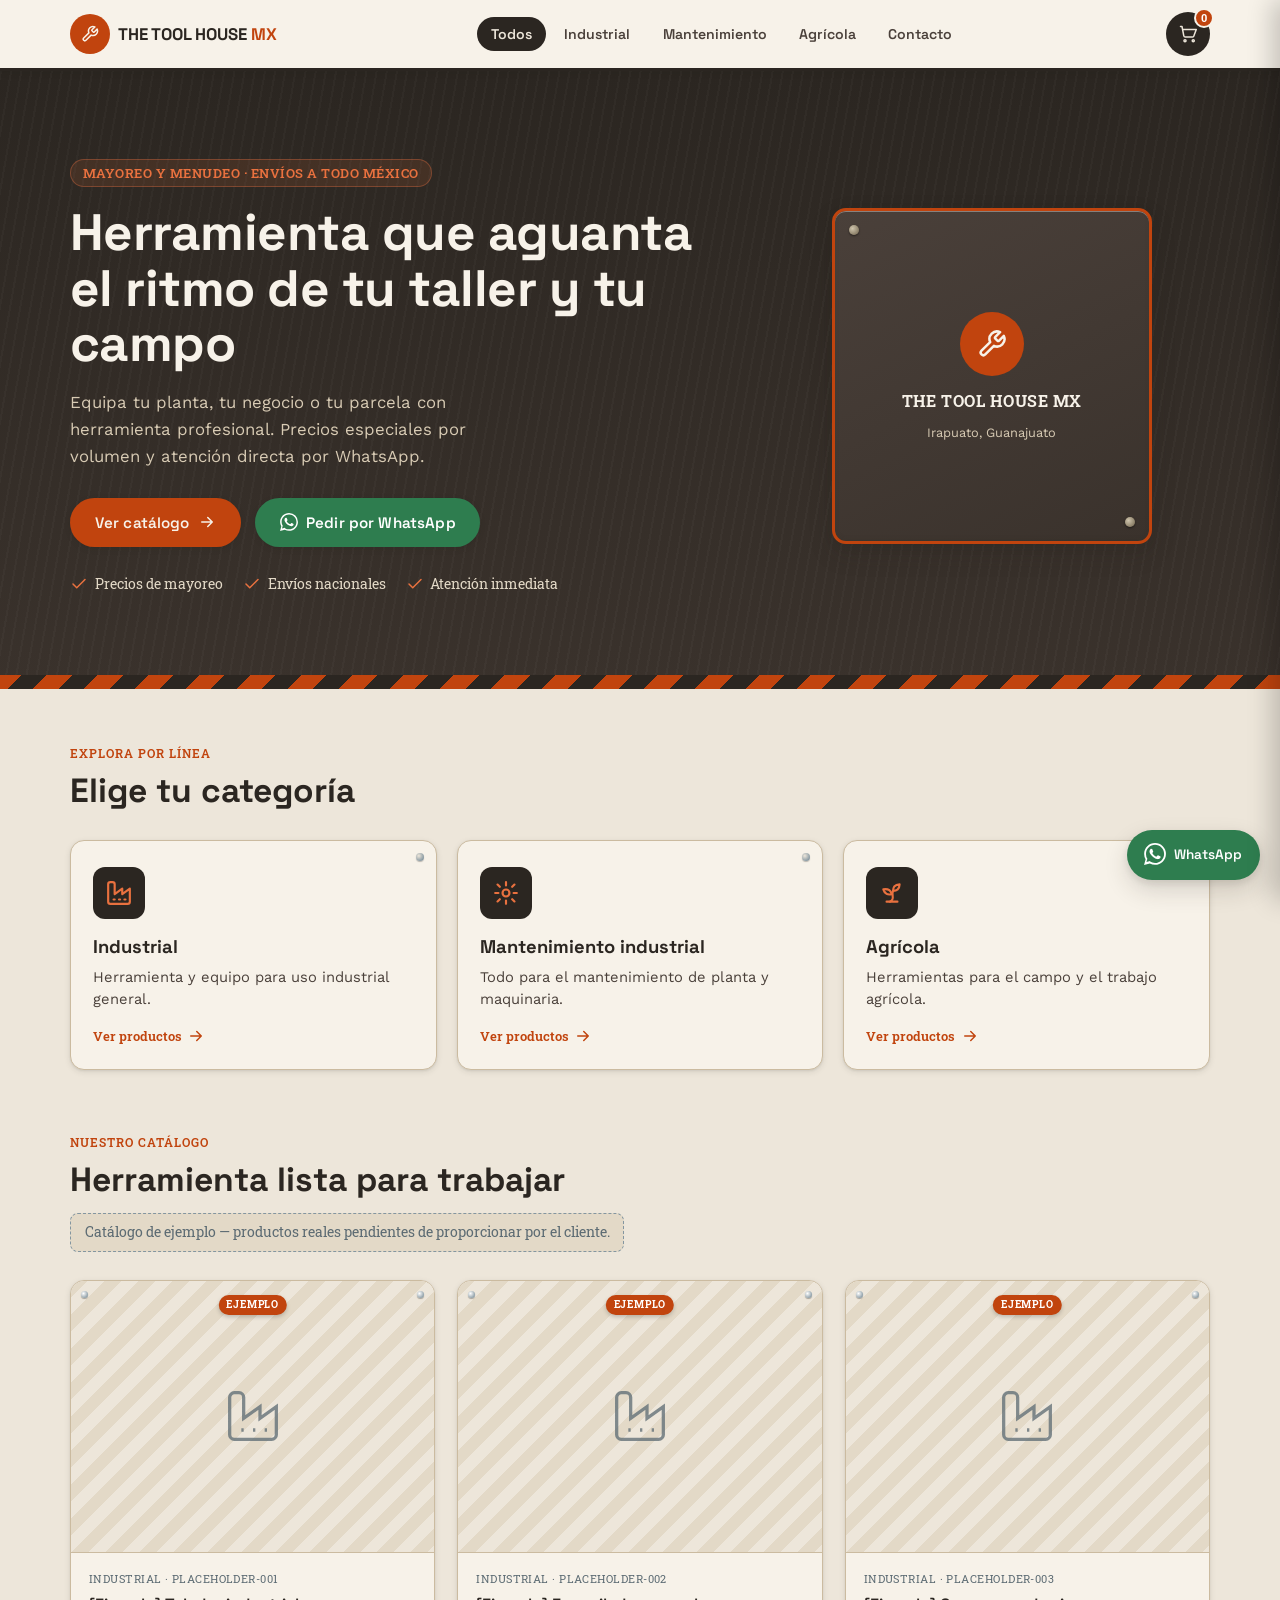
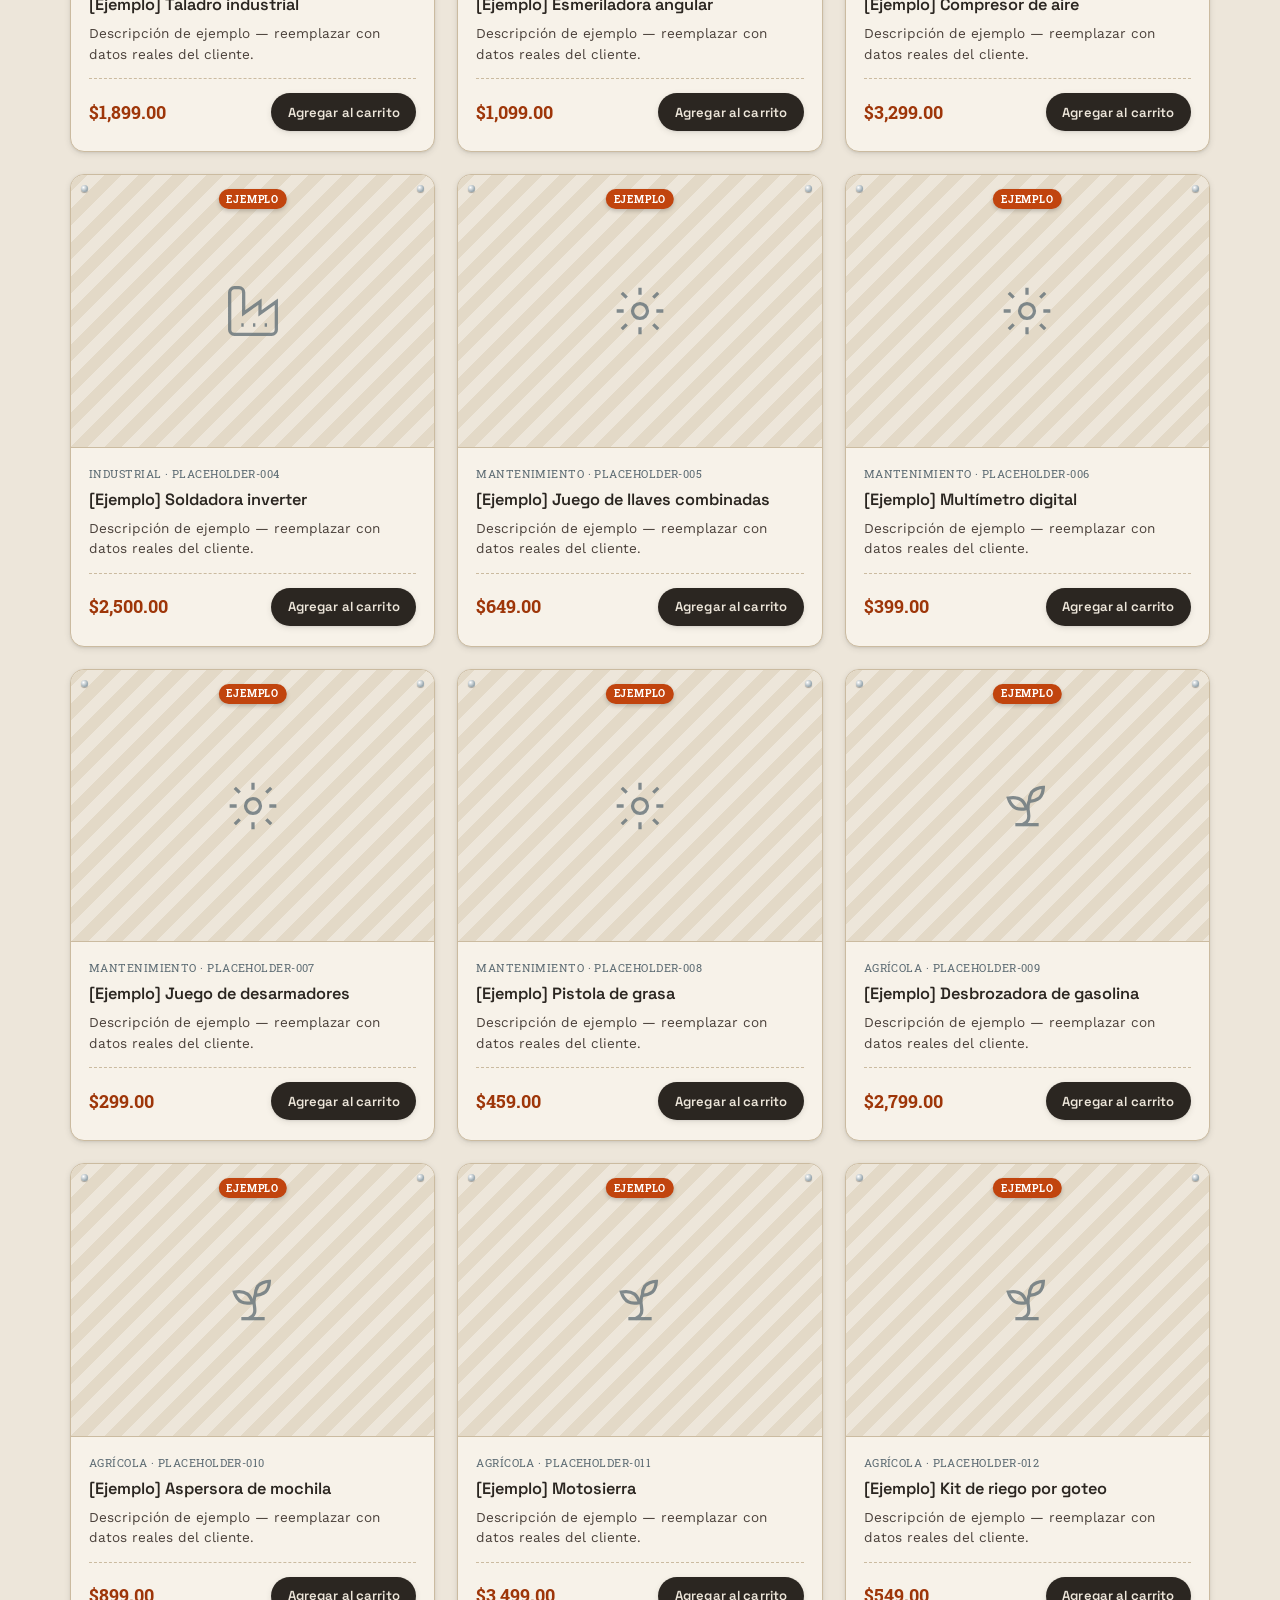
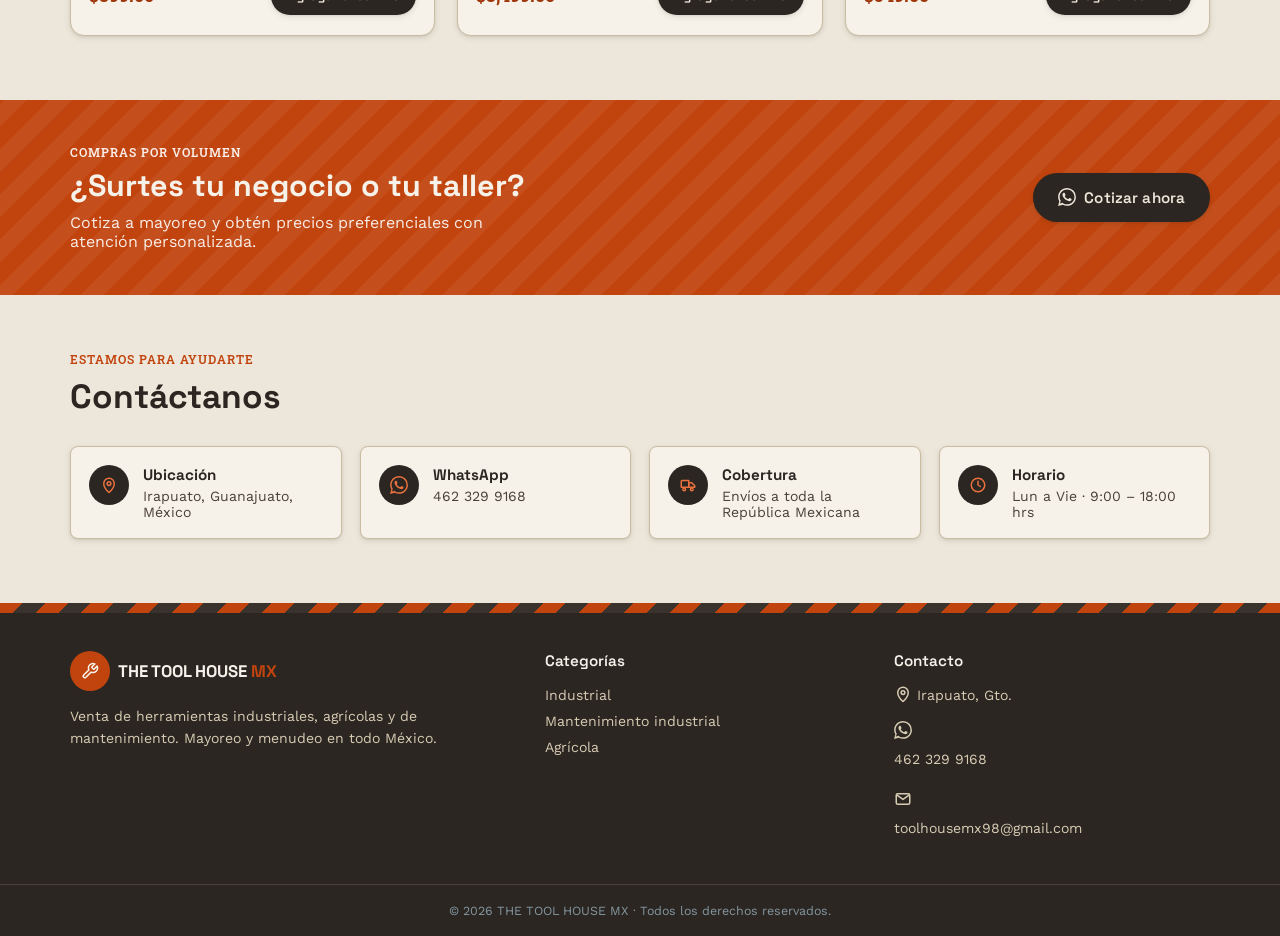
==== commit 603d6104: "Rebuild v2: dirección de diseño "FIERRO VIVO" desde cero Nuevo diseño (óxido/carbón/beige, Space Gro" ====
--- a/index.html
+++ b/index.html
@@ -5,24 +5,22 @@
   <meta name="viewport" content="width=device-width, initial-scale=1.0" />
   <title>THE TOOL HOUSE MX | Herramientas industriales, agrícolas y de mantenimiento</title>
   <meta name="description" content="Venta de herramientas para mantenimiento industrial, uso agrícola e industrial. Mayoreo y menudeo con envíos a toda la República Mexicana. Irapuato, Gto." />
-  <meta name="theme-color" content="#16181c" />
+  <meta name="theme-color" content="#2B2621" />
   <link rel="icon" type="image/png" href="assets/img/marca/logo.png" />
   <link rel="apple-touch-icon" href="assets/img/marca/logo.png" />
   <link rel="preconnect" href="https://fonts.googleapis.com" />
   <link rel="preconnect" href="https://fonts.gstatic.com" crossorigin />
-  <link href="https://fonts.googleapis.com/css2?family=Saira+Condensed:wght@500;600;700;800&family=Saira:wght@400;500;600;700&family=JetBrains+Mono:wght@500;600;700&display=swap" rel="stylesheet" />
+  <link href="https://fonts.googleapis.com/css2?family=Space+Grotesk:wght@500;600;700&family=Work+Sans:wght@400;500;600;700&family=Roboto+Slab:wght@500;600;700&display=swap" rel="stylesheet" />
   <link rel="stylesheet" href="css/styles.css" />
 </head>
 <body>
 
-  <!-- ===== SPRITE DE ÍCONOS SVG (line-icons) ===== -->
+  <!-- ===== SPRITE DE ÍCONOS SVG ===== -->
   <svg class="sprite" aria-hidden="true" focusable="false" style="position:absolute;width:0;height:0;overflow:hidden">
     <symbol id="i-pin" viewBox="0 0 24 24"><path d="M12 22s7-6.13 7-12a7 7 0 1 0-14 0c0 5.87 7 12 7 12z"/><circle cx="12" cy="10" r="2.5"/></symbol>
     <symbol id="i-mail" viewBox="0 0 24 24"><rect x="3" y="5" width="18" height="14" rx="2"/><path d="m3.5 6.5 8.5 6 8.5-6"/></symbol>
     <symbol id="i-truck" viewBox="0 0 24 24"><path d="M3 7a1 1 0 0 1 1-1h9v9H3z"/><path d="M13 9h4l4 4v2h-8z"/><circle cx="7" cy="18" r="1.8"/><circle cx="17" cy="18" r="1.8"/></symbol>
-    <symbol id="i-phone" viewBox="0 0 24 24"><path d="M5 3h3.5l1.8 4.5-2 1.3a12 12 0 0 0 5.4 5.4l1.3-2 4.5 1.8V19a2 2 0 0 1-2.2 2A16.5 16.5 0 0 1 3 5.2 2 2 0 0 1 5 3z"/></symbol>
     <symbol id="i-wrench" viewBox="0 0 24 24"><path d="M14.7 6.3a1 1 0 0 0 0 1.4l1.6 1.6a1 1 0 0 0 1.4 0l3.77-3.77a6 6 0 0 1-7.94 7.94l-6.91 6.91a2.12 2.12 0 0 1-3-3l6.91-6.91a6 6 0 0 1 7.94-7.94l-3.76 3.76z"/></symbol>
-    <symbol id="i-search" viewBox="0 0 24 24"><circle cx="11" cy="11" r="8"/><path d="m21 21-4.3-4.3"/></symbol>
     <symbol id="i-cart" viewBox="0 0 24 24"><circle cx="8" cy="21" r="1.4"/><circle cx="19" cy="21" r="1.4"/><path d="M2 2h2l2.4 12.4a2 2 0 0 0 2 1.6h9.5a2 2 0 0 0 2-1.6L23 6H5.3"/></symbol>
     <symbol id="i-factory" viewBox="0 0 24 24"><path d="M2 20a2 2 0 0 0 2 2h16a2 2 0 0 0 2-2V8l-7 5V8l-7 5V4a2 2 0 0 0-2-2H4a2 2 0 0 0-2 2Z"/><path d="M7 18h1M12 18h1M17 18h1"/></symbol>
     <symbol id="i-gear" viewBox="0 0 24 24"><circle cx="12" cy="12" r="3.2"/><path d="M12 2v3M12 19v3M4.2 4.2l2.1 2.1M17.7 17.7l2.1 2.1M2 12h3M19 12h3M4.2 19.8l2.1-2.1M17.7 6.3l2.1-2.1"/></symbol>
@@ -35,26 +33,12 @@
     <symbol id="i-wa" viewBox="0 0 24 24"><path d="M.057 24l1.687-6.163a11.867 11.867 0 0 1-1.587-5.946C.16 5.335 5.495 0 12.05 0a11.817 11.817 0 0 1 8.413 3.488 11.824 11.824 0 0 1 3.48 8.414c-.003 6.557-5.338 11.892-11.893 11.892a11.9 11.9 0 0 1-5.688-1.448L.057 24zm6.597-3.807c1.676.995 3.276 1.591 5.392 1.592 5.448 0 9.886-4.434 9.889-9.885.002-5.462-4.415-9.89-9.881-9.892-5.452 0-9.887 4.434-9.889 9.884a9.86 9.86 0 0 0 1.51 5.26l-.999 3.648 3.978-1.087zm11.387-5.464c-.074-.124-.272-.198-.57-.347-.297-.149-1.758-.868-2.031-.967-.272-.099-.47-.149-.669.149-.198.297-.768.967-.941 1.165-.173.198-.347.223-.644.074-.297-.149-1.255-.462-2.39-1.475-.883-.788-1.48-1.761-1.653-2.059-.173-.297-.018-.458.13-.606.134-.133.297-.347.446-.521.151-.172.2-.296.3-.495.099-.198.05-.372-.025-.521-.075-.148-.669-1.611-.916-2.206-.242-.579-.487-.501-.669-.51l-.57-.01c-.198 0-.52.074-.792.372s-1.04 1.016-1.04 2.479 1.065 2.876 1.213 3.074c.149.198 2.095 3.2 5.076 4.487.709.306 1.263.489 1.694.626.712.226 1.36.194 1.872.118.571-.085 1.758-.719 2.006-1.413.248-.695.248-1.29.173-1.414z"/></symbol>
   </svg>
 
-  <!-- ===== TOP BAR ===== -->
-  <div class="topbar">
-    <div class="container topbar__inner">
-      <div class="topbar__left">
-        <span><svg class="icon"><use href="#i-pin"/></svg> Irapuato, Guanajuato</span>
-        <a href="mailto:toolhousemx98@gmail.com"><svg class="icon"><use href="#i-mail"/></svg> toolhousemx98@gmail.com</a>
-      </div>
-      <div class="topbar__right">
-        <span><svg class="icon"><use href="#i-truck"/></svg> Envíos a toda la República Mexicana</span>
-        <a href="https://wa.me/524623299168" target="_blank" rel="noopener"><svg class="icon"><use href="#i-phone"/></svg> 462 329 9168</a>
-      </div>
-    </div>
-  </div>
-
   <!-- ===== HEADER ===== -->
   <header class="header">
     <div class="container header__inner">
       <a href="#inicio" class="logo" aria-label="THE TOOL HOUSE MX — Inicio">
         <img class="logo__img" src="assets/img/marca/logo.png" alt="THE TOOL HOUSE MX"
-             width="56" height="56"
+             width="52" height="52"
              onerror="this.style.display='none';this.nextElementSibling.style.display='flex'">
         <span class="logo__fallback">
           <span class="logo__mark"><svg class="icon"><use href="#i-wrench"/></svg></span>
@@ -62,10 +46,13 @@
         </span>
       </a>
 
-      <div class="search">
-        <input type="search" id="searchInput" placeholder="Buscar herramientas… (taladro, llave, disco…)" aria-label="Buscar productos" enterkeyhint="search" autocomplete="off" />
-        <button class="search__btn" id="searchBtn" aria-label="Buscar"><svg class="icon"><use href="#i-search"/></svg></button>
-      </div>
+      <nav class="header__nav" aria-label="Categorías">
+        <button class="nav-link is-active" data-filter="all">Todos</button>
+        <button class="nav-link" data-filter="industrial">Industrial</button>
+        <button class="nav-link" data-filter="mantenimiento">Mantenimiento</button>
+        <button class="nav-link" data-filter="agricola">Agrícola</button>
+        <a class="nav-link" href="#contacto">Contacto</a>
+      </nav>
 
       <button class="cart-toggle" id="cartToggle" aria-label="Abrir carrito">
         <svg class="icon"><use href="#i-cart"/></svg>
@@ -74,26 +61,13 @@
     </div>
   </header>
 
-  <!-- ===== NAVBAR ===== -->
-  <nav class="navbar" aria-label="Categorías">
-    <div class="container navbar__inner">
-      <button class="nav-link" data-filter="all">Todos los productos</button>
-      <button class="nav-link" data-filter="industrial">Industrial</button>
-      <button class="nav-link" data-filter="mantenimiento">Mantenimiento industrial</button>
-      <button class="nav-link" data-filter="agricola">Agrícola</button>
-      <a class="nav-link" href="#contacto">Contacto</a>
-      <a class="nav-link nav-link--accent" href="https://wa.me/524623299168?text=Hola%20THE%20TOOL%20HOUSE%20MX%2C%20quiero%20cotizar%20a%20mayoreo." target="_blank" rel="noopener">Cotiza a mayoreo</a>
-    </div>
-  </nav>
-
   <!-- ===== HERO ===== -->
   <section class="hero" id="inicio">
-    <div class="hero__hazard" aria-hidden="true"></div>
     <div class="container hero__inner">
       <div class="hero__content">
-        <p class="hero__eyebrow"><span class="hero__eyebrow-dot"></span> Mayoreo y menudeo · Envíos a todo México</p>
-        <h1 class="hero__title">Herramienta de <span>uso rudo</span> para industria, agro y mantenimiento</h1>
-        <p class="hero__text">Equipa tu taller, planta o campo con herramienta que aguanta. Precios especiales por volumen y atención directa por WhatsApp.</p>
+        <p class="hero__eyebrow">Mayoreo y menudeo · Envíos a todo México</p>
+        <h1 class="hero__title">Herramienta que aguanta el ritmo de tu taller y tu campo</h1>
+        <p class="hero__text">Equipa tu planta, tu negocio o tu parcela con herramienta profesional. Precios especiales por volumen y atención directa por WhatsApp.</p>
         <div class="hero__actions">
           <a href="#catalogo" class="btn btn--primary">Ver catálogo <svg class="icon"><use href="#i-arrow"/></svg></a>
           <a href="https://wa.me/524623299168?text=Hola%20THE%20TOOL%20HOUSE%20MX%2C%20me%20interesa%20informaci%C3%B3n%20sobre%20sus%20herramientas." target="_blank" rel="noopener" class="btn btn--whatsapp"><svg class="icon icon--fill"><use href="#i-wa"/></svg> Pedir por WhatsApp</a>
@@ -104,27 +78,17 @@
           <li><svg class="icon"><use href="#i-check"/></svg> Atención inmediata</li>
         </ul>
       </div>
-      <div class="hero__panel" aria-hidden="true">
-        <span class="hero__panel-icon"><svg class="icon"><use href="#i-wrench"/></svg></span>
-        <span class="hero__panel-tag">THE TOOL HOUSE MX</span>
-        <span class="hero__panel-sub">Herramienta profesional</span>
-      </div>
-    </div>
-  </section>
-
-  <!-- ===== BAND DE STATS ===== -->
-  <section class="stats" aria-label="Cifras del negocio">
-    <div class="container stats__inner">
-      <div class="stat"><span class="stat__num">22<span class="stat__plus">+</span></span><span class="stat__label">Herramientas en catálogo</span></div>
-      <div class="stat"><span class="stat__num">32<span class="stat__plus"> estados</span></span><span class="stat__label">Cobertura nacional</span></div>
-      <div class="stat"><span class="stat__num">3</span><span class="stat__label">Líneas: industrial · mantenimiento · agro</span></div>
-      <div class="stat"><span class="stat__num">24<span class="stat__plus">h</span></span><span class="stat__label">Respuesta por WhatsApp</span></div>
+      <div class="hero__plate" aria-hidden="true">
+        <span class="hero__plate-icon"><svg class="icon"><use href="#i-wrench"/></svg></span>
+        <span class="hero__plate-tag">THE TOOL HOUSE MX</span>
+        <span class="hero__plate-sub">Irapuato, Guanajuato</span>
+      </div>
     </div>
   </section>
 
   <!-- ===== CATEGORÍAS ===== -->
   <section class="categories container" aria-label="Categorías de productos">
-    <div class="section-head section-head--left">
+    <div class="section-head">
       <p class="section-kicker">Explora por línea</p>
       <h2 class="section-title">Elige tu categoría</h2>
     </div>
@@ -152,53 +116,13 @@
 
   <!-- ===== CATÁLOGO ===== -->
   <section class="catalog container" id="catalogo">
-    <div class="section-head section-head--left section-head--row">
-      <div>
-        <p class="section-kicker">Nuestro catálogo</p>
-        <h2 class="section-title">Herramienta lista para trabajar</h2>
-        <p class="section-sub" id="catalogSub">Soldadoras, generadores, rotomartillos, motosierras y más. Mayoreo y menudeo, con envío a todo México.</p>
-      </div>
+    <div class="section-head">
+      <p class="section-kicker">Nuestro catálogo</p>
+      <h2 class="section-title">Herramienta lista para trabajar</h2>
+      <p class="catalog__banner">Catálogo de ejemplo — productos reales pendientes de proporcionar por el cliente.</p>
     </div>
     <div class="catalog__grid" id="productGrid"><!-- productos inyectados por JS --></div>
     <p class="catalog__empty" id="catalogEmpty" hidden>No encontramos productos con ese criterio.</p>
-  </section>
-
-  <!-- ===== CÓMO COMPRAR (3 pasos) ===== -->
-  <section class="steps" aria-label="Cómo comprar">
-    <div class="container">
-      <div class="section-head section-head--left">
-        <p class="section-kicker">Así de fácil</p>
-        <h2 class="section-title">Cómo hacer tu pedido</h2>
-      </div>
-      <ol class="steps__grid">
-        <li class="step">
-          <span class="step__num">01</span>
-          <span class="step__icon"><svg class="icon"><use href="#i-search"/></svg></span>
-          <h3>Elige tus herramientas</h3>
-          <p>Explora el catálogo y agrega lo que necesites con "Agregar al carrito".</p>
-        </li>
-        <li class="step">
-          <span class="step__num">02</span>
-          <span class="step__icon"><svg class="icon"><use href="#i-cart"/></svg></span>
-          <h3>Revisa tu carrito</h3>
-          <p>Ajusta cantidades y revisa tu total estimado. Tu carrito se guarda solo.</p>
-        </li>
-        <li class="step">
-          <span class="step__num">03</span>
-          <span class="step__icon"><svg class="icon icon--fill"><use href="#i-wa"/></svg></span>
-          <h3>Confirma por WhatsApp</h3>
-          <p>Enviamos tu pedido a WhatsApp; confirmamos precio, stock y envío al instante.</p>
-        </li>
-      </ol>
-    </div>
-  </section>
-
-  <!-- ===== POR QUÉ NOSOTROS ===== -->
-  <section class="why container" aria-label="Por qué elegirnos">
-    <div class="why__item"><span class="why__icon"><svg class="icon"><use href="#i-tag"/></svg></span><div><strong>Precios de mayoreo</strong><p>Cotizaciones por volumen para tu negocio.</p></div></div>
-    <div class="why__item"><span class="why__icon"><svg class="icon"><use href="#i-truck"/></svg></span><div><strong>Envíos a todo México</strong><p>Llegamos a los 32 estados de la República.</p></div></div>
-    <div class="why__item"><span class="why__icon"><svg class="icon"><use href="#i-shield"/></svg></span><div><strong>Herramienta de uso rudo</strong><p>Pensada para industria, planta y campo.</p></div></div>
-    <div class="why__item"><span class="why__icon"><svg class="icon icon--fill"><use href="#i-wa"/></svg></span><div><strong>Atención directa</strong><p>Te respondemos por WhatsApp el mismo día.</p></div></div>
   </section>
 
   <!-- ===== BANNER MAYOREO ===== -->
@@ -215,7 +139,7 @@
 
   <!-- ===== CONTACTO ===== -->
   <section class="contact container" id="contacto">
-    <div class="section-head section-head--left">
+    <div class="section-head">
       <p class="section-kicker">Estamos para ayudarte</p>
       <h2 class="section-title">Contáctanos</h2>
     </div>
@@ -231,7 +155,7 @@
   <footer class="footer">
     <div class="container footer__inner">
       <div class="footer__col">
-        <div class="logo logo--footer"><img class="logo__img logo__img--footer" src="assets/img/marca/logo.png" alt="THE TOOL HOUSE MX" width="72" height="72" onerror="this.style.display='none';this.nextElementSibling.style.display='flex'"><span class="logo__fallback"><span class="logo__mark"><svg class="icon"><use href="#i-wrench"/></svg></span><span class="logo__text">THE TOOL HOUSE <span class="logo__mx">MX</span></span></span></div>
+        <div class="logo logo--footer"><img class="logo__img logo__img--footer" src="assets/img/marca/logo.png" alt="THE TOOL HOUSE MX" width="64" height="64" onerror="this.style.display='none';this.nextElementSibling.style.display='flex'"><span class="logo__fallback"><span class="logo__mark"><svg class="icon"><use href="#i-wrench"/></svg></span><span class="logo__text">THE TOOL HOUSE <span class="logo__mx">MX</span></span></span></div>
         <p>Venta de herramientas industriales, agrícolas y de mantenimiento. Mayoreo y menudeo en todo México.</p>
       </div>
       <div class="footer__col">
--- a/css/styles.css
+++ b/css/styles.css
@@ -1,426 +1,929 @@
 /* ============================================================
-   THE TOOL HOUSE MX — estilos (industrial · "ficha técnica de equipo pesado")
-   Identidad: amarillo construcción + tinta negra · display condensado +
-   capa técnica monoespaciada · rejilla de plano + cinta de precaución.
+   THE TOOL HOUSE MX — "FIERRO VIVO"
+   Identidad: taller/ferretería mexicana — óxido terracota + carbón cálido
+   sobre beige tipo concreto/papel. Placas estampadas, remaches, lámina
+   corrugada, borde de papel gastado, franjas chevron.
    La lógica JS depende de estos nombres de clase: NO renombrar selectores.
    ============================================================ */
 
 :root{
   /* ---- Color ---- */
-  --yellow:#FFC107;        /* amarillo construcción (acento/bloque) */
-  --yellow-dark:#E0A800;
-  --yellow-soft:#FFF3CD;
-  --ink:#0e1014;           /* tinta casi negra (más profunda) */
-  --ink-2:#181b21;
-  --ink-3:#272b33;
-  --gray:#6b7280;
-  --gray-2:#9aa1ac;
-  --paper:#f4f5f2;         /* fondo industrial cálido */
-  --paper-2:#e9ebe5;
-  --line:#e1e3df;
-  --line-dark:#34383f;
-  --white:#ffffff;
-  --green:#25D366;         /* WhatsApp */
-  --green-dark:#1da851;
+  --rust:#C1440E;
+  --rust-dark:#9E3609;
+  --rust-light:#E9713F;
+  --clay:#C65D2E;
+  --char:#2B2621;
+  --char-2:#3A322C;
+  --char-3:#4A403A;
+  --steel:#5C6B73;
+  --steel-light:#8496A0;
+  --paper:#EDE6DA;
+  --paper-2:#E3D9C7;
+  --paper-3:#D8CBB4;
+  --cream:#F7F2E9;
+  --ok:#4C7A4A;
+  --line:#CBBBA0;
+
+  /* ---- Tipografía ---- */
+  --f-display:'Space Grotesk', sans-serif;
+  --f-body:'Work Sans', sans-serif;
+  --f-plate:'Roboto Slab', serif;
 
   /* ---- Forma ---- */
-  --radius:3px;
-  --radius-lg:6px;
-  --border:2px solid var(--ink);
-  --border-3:3px solid var(--ink);
-
-  /* ---- Sombras duras tipo offset (sin blur) — sello industrial ---- */
-  --shadow-hard:6px 6px 0 var(--ink);
-  --shadow-hard-sm:3px 3px 0 var(--ink);
-  --shadow-hard-y:6px 6px 0 var(--yellow);
-  --shadow-soft:0 14px 40px rgba(14,16,20,.12);
-
-  /* ---- Cinta de precaución (señalética industrial) ---- */
-  --hazard:repeating-linear-gradient(-45deg,var(--ink) 0 13px,var(--yellow) 13px 26px);
-
-  /* ---- Rejilla de plano (blueprint) para fondos oscuros ---- */
-  --grid-line:rgba(255,255,255,.045);
-
-  /* ---- Tipografía ---- */
-  --font-display:"Saira Condensed",system-ui,Arial,sans-serif;
-  --font-body:"Saira",system-ui,Arial,sans-serif;
-  --font-mono:"JetBrains Mono",ui-monospace,SFMono-Regular,Menlo,monospace;
-}
-
-*{box-sizing:border-box;margin:0;padding:0}
-html{scroll-behavior:smooth;-webkit-text-size-adjust:100%}
+  --radius:14px;
+  --radius-sm:8px;
+  --shadow-1: 0 2px 6px rgba(43,38,33,.10), 0 1px 2px rgba(43,38,33,.08);
+  --shadow-2: 0 10px 24px rgba(43,38,33,.16), 0 3px 8px rgba(43,38,33,.10);
+  --shadow-inset: inset 0 1px 0 rgba(255,255,255,.35), inset 0 -2px 4px rgba(43,38,33,.12);
+
+  --container-w: 1180px;
+}
+
+/* ============================================================
+   RESET / BASE
+   ============================================================ */
+*, *::before, *::after{ box-sizing:border-box; }
+html{ scroll-behavior:smooth; }
 body{
-  font-family:var(--font-body);color:var(--ink);background:var(--white);
-  line-height:1.55;overflow-x:clip;
-}
-img{max-width:100%;display:block}
-a{color:inherit;text-decoration:none}
-h1,h2,h3,h4{font-family:var(--font-display);line-height:1.02;letter-spacing:.3px;text-transform:uppercase}
-.container{width:min(1200px,92%);margin-inline:auto}
-
-/* ---- Etiqueta técnica monoespaciada (utilidad de estilo recurrente) ---- */
-.section-kicker,.hero__eyebrow,.product__cat,.product__badge,.stat__label,
-.promo__kicker,.topbar,.cart-item__price,.product__price small{
-  font-family:var(--font-mono);font-feature-settings:"tnum" 1;
-}
-
-/* ===== Íconos SVG (line-icons) ===== */
-.icon{width:1em;height:1em;display:inline-block;vertical-align:-0.18em;flex:none;
-  fill:none;stroke:currentColor;stroke-width:2;stroke-linecap:round;stroke-linejoin:round}
-.icon--fill{fill:currentColor;stroke:none}
-
-/* ===== Accesibilidad: foco visible + anclas bajo header sticky ===== */
-:where(a,button,input,[tabindex]):focus-visible{
-  outline:3px solid var(--ink);outline-offset:2px;border-radius:2px}
-.hero :focus-visible,.navbar :focus-visible,.header :focus-visible{outline-color:var(--yellow)}
-:where(#inicio,#catalogo,#contacto){scroll-margin-top:96px}
-
-/* ===== Kicker / títulos de sección ===== */
-.section-head{margin-bottom:2rem}
-.section-head--left{text-align:left}
-.section-head--row{display:flex;align-items:flex-end;justify-content:space-between;gap:1.5rem;flex-wrap:wrap}
-.section-kicker{display:inline-flex;align-items:center;gap:.5rem;
-  font-weight:700;text-transform:uppercase;letter-spacing:2.5px;font-size:.72rem;color:var(--ink);
-  background:var(--yellow);padding:.34rem .7rem;border:var(--border);box-shadow:var(--shadow-hard-sm);
-  margin-bottom:1rem}
-.section-kicker::before{content:"//";color:var(--ink);opacity:.55;font-weight:700}
-.section-title{font-size:clamp(2rem,4vw,3rem);font-weight:800;color:var(--ink)}
-.section-sub{color:var(--gray);margin-top:.7rem;font-size:1.02rem;max-width:60ch}
-
-/* ===== Botones ===== */
+  margin:0;
+  font-family:var(--f-body);
+  color:var(--char);
+  background:var(--paper);
+  overflow-x:clip;
+  -webkit-font-smoothing:antialiased;
+}
+img{ max-width:100%; display:block; }
+a{ color:inherit; text-decoration:none; }
+button{ font:inherit; color:inherit; background:none; border:0; cursor:pointer; }
+ul, ol{ margin:0; padding:0; list-style:none; }
+h1,h2,h3,h4,p{ margin:0; }
+input{ font:inherit; }
+
+.container{
+  width:100%;
+  max-width:var(--container-w);
+  margin-inline:auto;
+  padding-inline:20px;
+}
+
+.icon{
+  width:18px; height:18px;
+  fill:none;
+  stroke:currentColor;
+  stroke-width:2;
+  stroke-linecap:round;
+  stroke-linejoin:round;
+  vertical-align:-3px;
+}
+.icon--fill{ fill:currentColor; stroke:none; }
+
+/* Textura de papel/lámina cálida, sutil, reutilizable */
+.texture-grain{
+  background-image:
+    radial-gradient(rgba(43,38,33,.05) 1px, transparent 1px);
+  background-size:3px 3px;
+}
+
+/* ============================================================
+   BOTONES
+   ============================================================ */
 .btn{
-  display:inline-flex;align-items:center;justify-content:center;gap:.5rem;
-  font-family:var(--font-display);font-weight:700;font-size:1.08rem;
-  padding:.78rem 1.6rem;border:var(--border);border-radius:var(--radius);cursor:pointer;
-  text-transform:uppercase;letter-spacing:.8px;white-space:nowrap;min-height:48px;
-  touch-action:manipulation;box-shadow:var(--shadow-hard-sm);position:relative;
-  transition:transform .12s ease,box-shadow .12s ease,background .15s ease;
-}
-.btn .icon{font-size:1.15em}
-.btn:hover{transform:translate(-2px,-2px);box-shadow:6px 6px 0 var(--ink)}
-.btn:active{transform:translate(3px,3px);box-shadow:0 0 0 var(--ink)}
-.btn--primary{background:var(--yellow);color:var(--ink)}
-.btn--primary:hover{background:var(--yellow-dark)}
-.btn--whatsapp{background:var(--green);color:#fff;border-color:var(--ink)}
-.btn--whatsapp:hover{background:var(--green-dark)}
-.btn--dark{background:var(--ink);color:#fff;border-color:var(--ink);box-shadow:6px 6px 0 var(--yellow)}
-.btn--dark:hover{background:#000;box-shadow:8px 8px 0 var(--yellow)}
-.btn--block{width:100%}
-
-/* ===== Top bar ===== */
-.topbar{background:var(--ink);color:#c7cbd2;font-size:.72rem;letter-spacing:.3px;
-  border-bottom:2px solid #000;position:relative}
-.topbar::after{content:"";position:absolute;left:0;right:0;bottom:-2px;height:2px;background:var(--hazard);opacity:.9}
-.topbar__inner{display:flex;justify-content:space-between;gap:1rem;padding:.55rem 0;flex-wrap:wrap}
-.topbar a:hover{color:var(--yellow)}
-.topbar__left,.topbar__right{display:flex;gap:1.4rem;flex-wrap:wrap;align-items:center}
-.topbar .icon{color:var(--yellow)}
-
-/* ===== Header ===== */
-.header{background:#fff;border-bottom:var(--border-3);position:sticky;top:0;z-index:40}
-.header__inner{display:flex;align-items:center;gap:1.3rem;padding:.85rem 0}
-.logo{display:flex;align-items:center;gap:.6rem}
-.logo__img{width:56px;height:56px;border-radius:50%;display:block;object-fit:contain;
-  background:#33373e;box-shadow:var(--shadow-hard-sm);border:var(--border);
-  transition:transform .25s ease}
-.logo:hover .logo__img{transform:rotate(-6deg)}
-.logo__img--footer{width:72px;height:72px}
-.logo__fallback{display:none;align-items:center;gap:.6rem}
-.logo__mark{display:grid;place-items:center;width:44px;height:44px;background:var(--yellow);
-  border:var(--border);font-size:1.4rem;color:var(--ink);box-shadow:var(--shadow-hard-sm);
-  transition:transform .25s ease}
-.logo:hover .logo__mark{transform:rotate(-8deg)}
-.logo__text{font-family:var(--font-display);font-size:1.4rem;font-weight:800;color:var(--ink);line-height:.92;letter-spacing:.4px}
-.logo__mx{color:var(--yellow-dark)}
-.search{flex:1;display:flex;max-width:560px;border:var(--border);border-radius:var(--radius);overflow:hidden;background:#fff}
-.search input{flex:1;border:none;padding:.7rem 1rem;font-size:.96rem;outline:none;font-family:var(--font-body);background:transparent}
-.search input::placeholder{color:var(--gray-2)}
-.search__btn{border:none;border-left:var(--border);background:var(--yellow);padding:0 1.15rem;font-size:1.15rem;cursor:pointer;color:var(--ink)}
-.search__btn:hover{background:var(--yellow-dark)}
-.cart-toggle{position:relative;background:var(--ink);color:#fff;border:var(--border);font-size:1.4rem;
-  width:50px;height:50px;border-radius:var(--radius);cursor:pointer;display:flex;align-items:center;
-  justify-content:center;box-shadow:var(--shadow-hard-sm);transition:transform .12s,box-shadow .12s}
-.cart-toggle:hover{transform:translate(-2px,-2px);box-shadow:4px 4px 0 var(--yellow)}
-.cart-toggle__count{position:absolute;top:-9px;right:-9px;background:var(--yellow);color:var(--ink);
-  border:2px solid var(--ink);font-family:var(--font-mono);font-size:.68rem;font-weight:700;
-  min-width:22px;height:22px;border-radius:11px;display:flex;align-items:center;justify-content:center;padding:0 5px}
-
-/* ===== Navbar ===== */
-.navbar{background:var(--ink);position:relative}
-.navbar__inner{display:flex;gap:0;flex-wrap:wrap}
-.nav-link{background:none;border:none;color:#e6e8ec;font-family:var(--font-display);
-  font-size:.98rem;font-weight:600;text-transform:uppercase;letter-spacing:.8px;
-  padding:.9rem 1.15rem;cursor:pointer;transition:.15s;border-bottom:3px solid transparent}
-.nav-link:hover,.nav-link.is-active{color:var(--yellow);border-bottom-color:var(--yellow);background:rgba(255,255,255,.05)}
-.nav-link--accent{background:var(--yellow);color:var(--ink)!important;margin-left:auto;font-weight:700;border-bottom-color:var(--yellow)}
-.nav-link--accent:hover{background:var(--yellow-dark);border-bottom-color:var(--yellow-dark)}
-
-/* ===== Hero ===== */
-.hero{position:relative;background:var(--ink);color:#fff;overflow:hidden;
-  background-image:
-    linear-gradient(var(--grid-line) 1px,transparent 1px),
-    linear-gradient(90deg,var(--grid-line) 1px,transparent 1px);
-  background-size:34px 34px}
-.hero::before{content:"";position:absolute;inset:0;
-  background:radial-gradient(110% 120% at 88% -10%,rgba(255,193,7,.20),transparent 52%);pointer-events:none}
-/* grano sutil sobre el hero */
-.hero::after{content:"";position:absolute;inset:0;pointer-events:none;opacity:.05;mix-blend-mode:overlay;
-  background-image:url("data:image/svg+xml,%3Csvg xmlns='http://www.w3.org/2000/svg' width='120' height='120'%3E%3Cfilter id='n'%3E%3CfeTurbulence type='fractalNoise' baseFrequency='.9' numOctaves='2'/%3E%3C/filter%3E%3Crect width='100%25' height='100%25' filter='url(%23n)'/%3E%3C/svg%3E")}
-.hero__hazard{position:absolute;top:0;left:0;right:0;height:9px;background:var(--hazard);z-index:3}
-.hero__inner{position:relative;z-index:2;display:grid;grid-template-columns:1.25fr .75fr;align-items:center;
-  gap:2.5rem;padding:4.5rem 0 5rem}
-.hero__eyebrow{display:inline-flex;align-items:center;gap:.55rem;color:var(--yellow);font-weight:600;
-  text-transform:uppercase;letter-spacing:2px;font-size:.74rem;margin-bottom:1.1rem}
-.hero__eyebrow-dot{width:9px;height:9px;background:var(--yellow);border-radius:50%;box-shadow:0 0 0 4px rgba(255,193,7,.25)}
-.hero__title{font-size:clamp(2.6rem,5.6vw,4.6rem);font-weight:800;letter-spacing:.5px}
-.hero__title span{color:var(--yellow);position:relative;white-space:nowrap}
-.hero__title span::after{content:"";position:absolute;left:0;right:0;bottom:.06em;height:.12em;background:var(--yellow);opacity:.28}
-.hero__text{color:#c7cbd2;margin:1.3rem 0 2rem;max-width:48ch;font-size:1.12rem;text-transform:none;line-height:1.6}
-.hero__actions{display:flex;gap:.9rem;flex-wrap:wrap}
-.hero__features{list-style:none;display:flex;gap:1.6rem;flex-wrap:wrap;margin-top:2.2rem;
-  color:#e3e6ea;font-size:.74rem;font-family:var(--font-mono);font-weight:500;text-transform:uppercase;letter-spacing:.8px}
-.hero__features .icon{color:var(--yellow)}
-.hero__features li{display:flex;align-items:center;gap:.5rem}
-/* Panel decorativo del hero (placa de especificación) */
-.hero__panel{display:flex;flex-direction:column;align-items:center;justify-content:center;text-align:center;
-  gap:.4rem;background:linear-gradient(160deg,var(--ink-2),var(--ink));border:3px solid var(--yellow);
-  border-radius:var(--radius-lg);padding:2.8rem 1.5rem 2.4rem;box-shadow:12px 12px 0 rgba(255,193,7,.16);position:relative;overflow:hidden}
-.hero__panel::before{content:"TH-MX · 01";position:absolute;top:.7rem;left:.9rem;font-family:var(--font-mono);
-  font-size:.62rem;letter-spacing:1.5px;color:var(--yellow);opacity:.6}
-.hero__panel::after{content:"";position:absolute;left:0;right:0;bottom:0;height:9px;background:var(--hazard)}
-.hero__panel-icon{display:grid;place-items:center;width:100px;height:100px;background:var(--yellow);color:var(--ink);
-  border:var(--border);border-radius:50%;font-size:3rem;margin-bottom:.6rem;box-shadow:0 0 0 8px rgba(255,193,7,.12)}
-.hero__panel-tag{font-family:var(--font-display);font-weight:800;font-size:1.55rem;color:#fff;letter-spacing:.5px}
-.hero__panel-sub{font-family:var(--font-mono);text-transform:uppercase;letter-spacing:2px;
-  font-size:.68rem;color:var(--yellow);font-weight:500}
-
-/* entrada escalonada al cargar */
-@keyframes riseIn{from{opacity:0;transform:translateY(20px)}to{opacity:1;transform:none}}
-.hero__eyebrow,.hero__title,.hero__text,.hero__actions,.hero__features{animation:riseIn .7s cubic-bezier(.2,.7,.2,1) both}
-.hero__title{animation-delay:.07s}
-.hero__text{animation-delay:.15s}
-.hero__actions{animation-delay:.23s}
-.hero__features{animation-delay:.31s}
-.hero__panel{animation:riseIn .85s cubic-bezier(.2,.7,.2,1) both;animation-delay:.2s}
-
-/* ===== Band de stats ===== */
-.stats{background:var(--yellow);border-top:var(--border);border-bottom:var(--border);position:relative}
-.stats__inner{display:grid;grid-template-columns:repeat(4,1fr)}
-.stat{padding:1.7rem 1rem;text-align:center;border-right:2px solid rgba(14,16,20,.18);position:relative}
-.stat:last-child{border-right:none}
-.stat__num{display:block;font-family:var(--font-display);font-weight:800;font-size:clamp(2.3rem,4vw,3.4rem);
-  line-height:1;color:var(--ink);font-feature-settings:"tnum" 1}
-.stat__plus{font-size:.42em;vertical-align:.2em;font-family:var(--font-mono);font-weight:700}
-.stat__label{display:block;margin-top:.5rem;font-weight:500;
-  text-transform:uppercase;letter-spacing:.8px;font-size:.66rem;color:var(--ink-2);line-height:1.4}
-
-/* ===== Categorías ===== */
-.categories{padding:4rem 0 1rem}
-.categories__grid{display:grid;grid-template-columns:repeat(3,1fr);gap:1.4rem}
-.cat-card{position:relative;background:#fff;border:var(--border);border-radius:var(--radius-lg);
-  padding:1.8rem;box-shadow:var(--shadow-hard);cursor:pointer;text-align:left;width:100%;
-  font:inherit;color:inherit;display:flex;flex-direction:column;
-  transition:transform .14s ease,box-shadow .14s ease;overflow:hidden}
-.cat-card::before{content:"";position:absolute;top:0;left:0;width:100%;height:6px;background:var(--yellow);transform:scaleX(0);transform-origin:left;transition:transform .25s}
-.cat-card:hover{transform:translate(-3px,-3px);box-shadow:9px 9px 0 var(--ink)}
-.cat-card:hover::before{transform:scaleX(1)}
-.cat-card__icon{display:grid;place-items:center;width:60px;height:60px;background:var(--yellow);
-  border:var(--border);border-radius:var(--radius);font-size:1.95rem;color:var(--ink);margin-bottom:1.1rem;
-  box-shadow:var(--shadow-hard-sm)}
-.cat-card h3{font-size:1.4rem;font-weight:700;margin-bottom:.35rem}
-.cat-card p{color:var(--gray);font-size:.94rem;text-transform:none;font-family:var(--font-body);flex:1}
-.cat-card__go{display:inline-flex;align-items:center;gap:.4rem;margin-top:1.1rem;font-family:var(--font-mono);
-  font-weight:600;text-transform:uppercase;letter-spacing:1px;font-size:.72rem;color:var(--ink)}
-.cat-card:hover .cat-card__go{color:var(--yellow-dark)}
-.cat-card:hover .cat-card__go .icon{transform:translateX(4px)}
-.cat-card__go .icon{transition:transform .18s}
-
-/* ===== Catálogo / tarjetas ===== */
-.catalog{padding:3.5rem 0 4rem}
-.catalog__grid{display:grid;grid-template-columns:repeat(4,1fr);gap:1.4rem}
-.product{position:relative;background:#fff;border:var(--border);border-radius:var(--radius-lg);
-  overflow:hidden;display:flex;flex-direction:column;
-  transition:transform .14s ease,box-shadow .14s ease;box-shadow:var(--shadow-hard-sm)}
-.product:hover{transform:translate(-3px,-3px);box-shadow:8px 8px 0 var(--ink)}
-.product__badge{position:absolute;top:.7rem;left:.7rem;background:var(--yellow);color:var(--ink);
-  font-size:.66rem;font-weight:700;text-transform:uppercase;letter-spacing:.8px;
-  padding:.26rem .55rem;border:2px solid var(--ink);border-radius:3px;z-index:2;box-shadow:var(--shadow-hard-sm)}
-.product__img{aspect-ratio:1/1;background:var(--paper);display:flex;align-items:center;justify-content:center;
-  overflow:hidden;border-bottom:var(--border);position:relative}
-.product__img::after{content:"";position:absolute;inset:0;pointer-events:none;
-  background:linear-gradient(180deg,transparent 70%,rgba(14,16,20,.06))}
-.product__img img{width:100%;height:100%;object-fit:cover;transition:transform .35s ease}
-.product:hover .product__img img{transform:scale(1.05)}
-.product__body{padding:1.05rem;display:flex;flex-direction:column;flex:1}
-.product__cat{font-size:.64rem;text-transform:uppercase;letter-spacing:1px;
-  color:var(--ink);font-weight:600;background:var(--paper-2);align-self:flex-start;padding:.15rem .45rem;border-radius:3px}
-.product__name{font-family:var(--font-display);font-weight:700;font-size:1.2rem;margin:.55rem 0 .3rem;
-  line-height:1.1;min-height:2.4em;text-transform:none;letter-spacing:.2px}
-.product__desc{color:var(--gray);font-size:.86rem;margin-bottom:.85rem;flex:1}
-.product__price{font-family:var(--font-display);font-size:1.7rem;font-weight:800;color:var(--ink);
-  margin-bottom:.9rem;line-height:1;font-feature-settings:"tnum" 1}
-.product__price small{font-size:.5em;color:var(--gray);font-weight:600;letter-spacing:.5px}
-.product__add{width:100%}
-.catalog__empty{text-align:center;color:var(--gray);padding:2.5rem;font-size:1.05rem}
-
-/* ===== Cómo comprar (3 pasos) ===== */
-.steps{background:var(--paper);border-top:var(--border);border-bottom:var(--border);padding:4rem 0;position:relative}
-.steps__grid{list-style:none;display:grid;grid-template-columns:repeat(3,1fr);gap:1.4rem;counter-reset:step}
-.step{position:relative;background:#fff;border:var(--border);border-radius:var(--radius-lg);padding:1.9rem 1.6rem;
-  box-shadow:var(--shadow-hard-sm);transition:transform .14s ease,box-shadow .14s ease}
-.step:hover{transform:translate(-3px,-3px);box-shadow:7px 7px 0 var(--ink)}
-.step__num{position:absolute;top:.9rem;right:1.1rem;font-family:var(--font-display);font-weight:800;
-  font-size:3rem;line-height:1;color:transparent;-webkit-text-stroke:1.5px var(--gray-2);opacity:.55}
-.step__icon{display:grid;place-items:center;width:56px;height:56px;background:var(--ink);color:var(--yellow);
-  border:var(--border);border-radius:var(--radius);font-size:1.65rem;margin-bottom:1.1rem;box-shadow:var(--shadow-hard-sm)}
-.step h3{font-size:1.3rem;font-weight:700;margin-bottom:.4rem}
-.step p{color:var(--gray);font-size:.92rem;text-transform:none}
-
-/* ===== Por qué nosotros ===== */
-.why{display:grid;grid-template-columns:repeat(4,1fr);gap:1.3rem;padding:3.5rem 0}
-.why__item{display:flex;gap:.9rem;align-items:flex-start;background:#fff;border:var(--border);
-  border-radius:var(--radius-lg);padding:1.4rem;box-shadow:var(--shadow-hard-sm);
-  transition:transform .14s ease,box-shadow .14s ease}
-.why__item:hover{transform:translate(-2px,-2px);box-shadow:6px 6px 0 var(--ink)}
-.why__icon{display:grid;place-items:center;width:48px;height:48px;flex:none;background:var(--yellow);
-  color:var(--ink);border:var(--border);border-radius:var(--radius);font-size:1.4rem}
-.why__item strong{display:block;font-family:var(--font-display);font-size:1.1rem;text-transform:uppercase;letter-spacing:.4px;margin-bottom:.2rem}
-.why__item p{color:var(--gray);font-size:.86rem}
-
-/* ===== Promo / banner mayoreo ===== */
-.promo{position:relative;background:var(--yellow);border-top:var(--border);border-bottom:var(--border);overflow:hidden}
-.promo::before{content:"";position:absolute;top:0;left:0;right:0;height:9px;background:var(--hazard)}
-.promo::after{content:"";position:absolute;bottom:0;left:0;right:0;height:9px;background:var(--hazard)}
-.promo__inner{display:flex;align-items:center;justify-content:space-between;gap:1.5rem;
-  padding:3rem 0;flex-wrap:wrap}
-.promo__kicker{font-weight:600;text-transform:uppercase;letter-spacing:2px;
-  font-size:.7rem;color:var(--ink-2);margin-bottom:.4rem}
-.promo h2{font-size:clamp(1.7rem,3.2vw,2.5rem);color:var(--ink);font-weight:800}
-.promo__text p:last-child{color:var(--ink-2);text-transform:none;margin-top:.45rem;font-family:var(--font-body)}
-
-/* ===== Contacto ===== */
-.contact{padding:4rem 0}
-.contact__grid{display:grid;grid-template-columns:repeat(4,1fr);gap:1.3rem}
-.contact__item{display:flex;gap:.9rem;align-items:flex-start;background:#fff;border:var(--border);
-  border-radius:var(--radius-lg);padding:1.4rem;box-shadow:var(--shadow-hard-sm);
-  transition:transform .14s ease,box-shadow .14s ease}
-.contact__item:hover{transform:translate(-2px,-2px);box-shadow:6px 6px 0 var(--ink)}
-.contact__icon{display:grid;place-items:center;width:48px;height:48px;flex:none;background:var(--ink);
-  color:var(--yellow);border:var(--border);border-radius:var(--radius);font-size:1.4rem}
-.contact__icon .icon--fill{color:var(--green)}
-.contact__item strong{display:block;font-family:var(--font-display);text-transform:uppercase;letter-spacing:.4px;margin-bottom:.2rem;font-size:1.05rem}
-.contact__item p{color:var(--gray);font-size:.9rem}
-.contact__item a:hover{color:var(--yellow-dark)}
-
-/* ===== Footer ===== */
-.footer{background:var(--ink);color:#b9bdc6;padding-top:3.5rem;position:relative;
-  border-top:9px solid transparent;border-image:var(--hazard) 9;
-  background-image:
-    linear-gradient(var(--grid-line) 1px,transparent 1px),
-    linear-gradient(90deg,var(--grid-line) 1px,transparent 1px);
-  background-size:34px 34px}
-.footer__inner{display:grid;grid-template-columns:2fr 1fr 1fr;gap:2rem;padding-bottom:2.5rem}
-.footer__col h4{color:#fff;font-size:1.15rem;margin-bottom:1rem;font-weight:700}
-.footer__col a,.footer__col p{display:block;color:#b9bdc6;font-size:.9rem;margin-bottom:.55rem}
-.footer__col a:hover{color:var(--yellow)}
-.footer .icon{color:var(--yellow)}
-.footer .logo--footer{margin-bottom:1rem}
-.footer .logo--footer .logo__text{color:#fff}
-.footer .logo--footer .logo__mark{box-shadow:none}
-.footer__bottom{border-top:1px solid rgba(255,255,255,.12);padding:1.2rem 0;font-size:.78rem;text-align:center;
-  color:#8b9099;font-family:var(--font-mono);letter-spacing:.3px}
-
-/* ===== Botón flotante WhatsApp ===== */
-.whatsapp-float{position:fixed;bottom:22px;right:22px;z-index:60;background:var(--green);color:#fff;
-  display:flex;align-items:center;gap:.5rem;padding:.8rem 1.2rem;border:var(--border);border-radius:50px;
-  box-shadow:var(--shadow-hard-sm);font-family:var(--font-display);font-weight:700;text-transform:uppercase;
-  letter-spacing:.6px;transition:transform .14s,box-shadow .14s;animation:pulse 2.6s infinite}
-.whatsapp-float:hover{background:var(--green-dark);transform:translate(-2px,-2px);box-shadow:5px 5px 0 var(--ink)}
-.whatsapp-float__icon{font-size:1.35rem;line-height:0}
-@keyframes pulse{0%,100%{box-shadow:3px 3px 0 var(--ink)}50%{box-shadow:3px 3px 0 var(--ink),0 0 0 8px rgba(37,211,102,.18)}}
-
-/* ===== Carrito ===== */
-.cart-overlay{position:fixed;inset:0;background:rgba(14,16,20,.6);opacity:0;visibility:hidden;transition:.25s;z-index:70}
-.cart-overlay.is-open{opacity:1;visibility:visible}
-.cart{position:fixed;top:0;right:0;height:100%;width:min(410px,100%);background:#fff;z-index:80;
-  display:flex;flex-direction:column;transform:translateX(100%);transition:transform .28s ease;
-  border-left:var(--border-3);box-shadow:-14px 0 44px rgba(0,0,0,.28)}
-.cart.is-open{transform:translateX(0)}
-.cart__head{display:flex;justify-content:space-between;align-items:center;padding:1.1rem 1.2rem;
-  background:var(--ink);color:#fff;border-bottom:4px solid var(--yellow)}
-.cart__head h3{font-size:1.35rem;display:flex;align-items:center;gap:.5rem}
-.cart__head .icon{color:var(--yellow)}
-.cart__close{background:none;border:none;color:#fff;font-size:1.4rem;cursor:pointer;line-height:1}
-.cart__close:hover{color:var(--yellow)}
-.cart__items{flex:1;overflow-y:auto;padding:1rem 1.2rem;overscroll-behavior:contain}
-.cart__empty{padding:2.5rem 1.5rem;text-align:center;color:var(--gray)}
-.cart-item{display:flex;gap:.8rem;padding:.85rem 0;border-bottom:1px solid var(--line)}
-.cart-item__img{width:64px;height:64px;border:var(--border);border-radius:var(--radius);background:var(--paper);
-  object-fit:cover;flex:none}
-.cart-item__info{flex:1;min-width:0}
-.cart-item__name{font-family:var(--font-display);font-weight:700;font-size:1.05rem;line-height:1.15}
-.cart-item__price{color:var(--gray);font-size:.78rem;margin-top:.18rem;font-weight:600}
-.cart-item__qty{display:flex;align-items:center;gap:.4rem;margin-top:.55rem}
-.cart-item__qty button:not(.cart-item__remove){width:36px;height:36px;border:var(--border);background:#fff;
-  border-radius:var(--radius);cursor:pointer;font-size:1.15rem;line-height:1;font-weight:800;touch-action:manipulation;
-  display:grid;place-items:center}
-.cart-item__qty button:not(.cart-item__remove):hover{background:var(--yellow)}
-.cart-item__qty span{min-width:26px;text-align:center;font-family:var(--font-mono);font-weight:700;font-size:1rem}
-.cart-item__remove{background:none;border:none;color:#c0392b;cursor:pointer;font-size:.8rem;align-self:center;
-  margin-left:auto;text-decoration:underline;font-weight:600}
-.cart__footer{border-top:var(--border);padding:1.2rem;background:var(--paper)}
-.cart__total{display:flex;justify-content:space-between;align-items:center;font-family:var(--font-display);
-  font-size:1.2rem;font-weight:700;text-transform:uppercase;margin-bottom:.4rem}
-.cart__total strong{font-size:1.85rem;font-weight:800;font-feature-settings:"tnum" 1}
-.cart__note{font-size:.76rem;color:var(--gray);margin-bottom:.9rem}
-.cart__clear{width:100%;background:none;border:none;color:var(--gray);cursor:pointer;margin-top:.7rem;
-  font-size:.85rem;text-decoration:underline;font-weight:600}
-.cart__clear:hover{color:#c0392b}
-
-/* ===== Toast ===== */
-.toast{position:fixed;bottom:92px;left:50%;transform:translateX(-50%) translateY(20px);background:var(--ink);
-  color:#fff;padding:.8rem 1.3rem;border:2px solid var(--yellow);border-radius:50px;font-family:var(--font-display);
-  font-weight:600;font-size:.98rem;letter-spacing:.4px;box-shadow:var(--shadow-hard-sm);opacity:0;visibility:hidden;
-  transition:.25s;z-index:90;display:flex;align-items:center;gap:.5rem}
-.toast.is-show{opacity:1;visibility:visible;transform:translateX(-50%) translateY(0)}
-
-/* ===== Responsive ===== */
-@media(max-width:1040px){
-  .catalog__grid{grid-template-columns:repeat(3,1fr)}
-  .why{grid-template-columns:repeat(2,1fr)}
-  .contact__grid{grid-template-columns:repeat(2,1fr)}
-}
-@media(max-width:860px){
-  .hero__inner{grid-template-columns:1fr;gap:2rem;padding:3.2rem 0 3.4rem}
-  .hero__panel{display:none}
-  .stats__inner{grid-template-columns:repeat(2,1fr)}
-  .stat:nth-child(2){border-right:none}
-  .stat:nth-child(1),.stat:nth-child(2){border-bottom:2px solid rgba(14,16,20,.18)}
-  .categories__grid{grid-template-columns:1fr}
-  .steps__grid{grid-template-columns:1fr}
-}
-@media(max-width:760px){
-  .header__inner{flex-wrap:wrap}
-  .search{order:3;max-width:100%;flex-basis:100%}
-  .catalog__grid{grid-template-columns:repeat(2,1fr)}
-  .why{grid-template-columns:1fr}
-  .footer__inner{grid-template-columns:1fr;gap:1.5rem}
-  .nav-link--accent{margin-left:0}
-  .whatsapp-float__text{display:none}
-  .whatsapp-float{padding:.85rem;border-radius:50%}
-}
-@media(max-width:460px){
-  .catalog__grid{grid-template-columns:1fr 1fr;gap:.8rem}
-  .product__name{font-size:1.05rem}
-  .product__body{padding:.85rem}
-  .contact__grid{grid-template-columns:1fr}
-  .topbar__left span:first-child{display:none}
-  .hero__features{gap:.8rem 1.2rem}
-}
-
-/* ===== Movimiento reducido (accesibilidad) ===== */
-@media (prefers-reduced-motion: reduce){
-  *,*::before,*::after{animation-duration:.001ms!important;animation-iteration-count:1!important;
-    transition-duration:.001ms!important;scroll-behavior:auto!important}
-  .whatsapp-float{animation:none}
-}
+  display:inline-flex;
+  align-items:center;
+  justify-content:center;
+  gap:.55em;
+  padding:.85em 1.5em;
+  font-family:var(--f-display);
+  font-weight:600;
+  font-size:.95rem;
+  letter-spacing:.01em;
+  border-radius:999px;
+  border:2px solid transparent;
+  transition:transform .15s ease, box-shadow .15s ease, background-color .15s ease;
+  box-shadow:var(--shadow-1);
+}
+.btn:active{ transform:translateY(1px) scale(.99); }
+
+.btn--primary{
+  background:var(--rust);
+  color:var(--cream);
+}
+.btn--primary:hover{ background:var(--rust-dark); box-shadow:var(--shadow-2); }
+
+.btn--whatsapp{
+  background:#2E7D4F;
+  color:#fff;
+}
+.btn--whatsapp:hover{ background:#256640; box-shadow:var(--shadow-2); }
+
+.btn--dark{
+  background:var(--char);
+  color:var(--paper);
+}
+.btn--dark:hover{ background:var(--char-2); box-shadow:var(--shadow-2); }
+
+.btn--add{
+  background:var(--char);
+  color:var(--paper);
+  font-size:.82rem;
+  padding:.65em 1.1em;
+  white-space:nowrap;
+}
+.btn--add:hover{ background:var(--rust); }
+
+.btn--block{ width:100%; }
+
+/* ============================================================
+   HEADER
+   ============================================================ */
+.header{
+  position:sticky;
+  top:0;
+  z-index:40;
+  background:var(--cream);
+  border-bottom:3px solid var(--char);
+  box-shadow:var(--shadow-1);
+}
+.header__inner{
+  display:flex;
+  align-items:center;
+  gap:20px;
+  padding-block:12px;
+}
+
+.logo{ display:flex; align-items:center; gap:10px; flex-shrink:0; }
+.logo__img{ border-radius:50%; object-fit:cover; }
+.logo__fallback{ display:none; align-items:center; gap:8px; }
+.logo__mark{
+  width:40px; height:40px;
+  display:flex; align-items:center; justify-content:center;
+  background:var(--rust);
+  color:var(--cream);
+  border-radius:50%;
+}
+.logo__text{
+  font-family:var(--f-display);
+  font-weight:700;
+  font-size:1.05rem;
+  color:var(--char);
+  line-height:1.1;
+}
+.logo__mx{ color:var(--rust); }
+
+.header__nav{
+  display:none;
+  align-items:center;
+  gap:4px;
+  margin-inline:auto;
+}
+.nav-link{
+  padding:.6em 1em;
+  font-family:var(--f-display);
+  font-weight:600;
+  font-size:.88rem;
+  color:var(--char-3);
+  border-radius:999px;
+  transition:background-color .15s ease, color .15s ease;
+}
+.nav-link:hover{ background:var(--paper-2); }
+.nav-link.is-active{
+  background:var(--char);
+  color:var(--paper);
+}
+
+.cart-toggle{
+  position:relative;
+  display:flex;
+  align-items:center;
+  justify-content:center;
+  width:44px; height:44px;
+  background:var(--char);
+  color:var(--paper);
+  border-radius:50%;
+  flex-shrink:0;
+  margin-left:auto;
+  transition:transform .15s ease;
+}
+.cart-toggle:hover{ transform:scale(1.06); }
+.cart-toggle__count{
+  position:absolute;
+  top:-4px; right:-4px;
+  min-width:20px; height:20px;
+  padding:0 5px;
+  display:flex; align-items:center; justify-content:center;
+  background:var(--rust);
+  color:#fff;
+  font-family:var(--f-plate);
+  font-size:.68rem;
+  font-weight:700;
+  border-radius:999px;
+  border:2px solid var(--cream);
+}
+
+@media (min-width:900px){
+  .header__nav{ display:flex; }
+  .cart-toggle{ margin-left:0; }
+}
+
+/* ============================================================
+   HERO
+   ============================================================ */
+.hero{
+  position:relative;
+  background:
+    linear-gradient(180deg, var(--char) 0%, var(--char-2) 100%);
+  color:var(--cream);
+  padding-block:56px 64px;
+  overflow:hidden;
+}
+.hero::before{
+  /* textura de lámina corrugada sutil */
+  content:"";
+  position:absolute; inset:0;
+  background-image:repeating-linear-gradient(
+    100deg,
+    rgba(255,255,255,.025) 0px,
+    rgba(255,255,255,.025) 2px,
+    transparent 2px,
+    transparent 10px
+  );
+  pointer-events:none;
+}
+.hero::after{
+  content:"";
+  position:absolute;
+  left:0; right:0; bottom:0;
+  height:14px;
+  background:repeating-linear-gradient(
+    -45deg,
+    var(--rust) 0 18px,
+    var(--char) 18px 36px
+  );
+}
+.hero__inner{
+  position:relative;
+  z-index:1;
+  display:grid;
+  gap:36px;
+}
+.hero__eyebrow{
+  display:inline-block;
+  font-family:var(--f-plate);
+  font-weight:600;
+  font-size:.8rem;
+  letter-spacing:.04em;
+  text-transform:uppercase;
+  color:var(--rust-light);
+  background:rgba(233,113,63,.12);
+  border:1px solid rgba(233,113,63,.35);
+  padding:.4em .9em;
+  border-radius:999px;
+  margin-bottom:18px;
+}
+.hero__title{
+  font-family:var(--f-display);
+  font-weight:700;
+  font-size:clamp(2rem, 6vw, 3.2rem);
+  line-height:1.08;
+  letter-spacing:-.01em;
+  margin-bottom:18px;
+}
+.hero__text{
+  font-size:1.05rem;
+  line-height:1.6;
+  color:var(--paper-3);
+  max-width:46ch;
+  margin-bottom:28px;
+}
+.hero__actions{
+  display:flex;
+  flex-wrap:wrap;
+  gap:14px;
+  margin-bottom:28px;
+}
+.hero__features{
+  display:flex;
+  flex-wrap:wrap;
+  gap:20px;
+}
+.hero__features li{
+  display:flex;
+  align-items:center;
+  gap:.5em;
+  font-family:var(--f-plate);
+  font-size:.85rem;
+  color:var(--paper-2);
+}
+.hero__features .icon{ color:var(--rust-light); }
+
+.hero__plate{
+  position:relative;
+  justify-self:center;
+  width:100%;
+  max-width:320px;
+  aspect-ratio:1/1.05;
+  background:
+    linear-gradient(155deg, var(--char-3) 0%, var(--char-2) 100%);
+  border:3px solid var(--rust);
+  border-radius:var(--radius);
+  display:flex;
+  flex-direction:column;
+  align-items:center;
+  justify-content:center;
+  gap:14px;
+  box-shadow:var(--shadow-2), var(--shadow-inset);
+}
+.hero__plate::before,
+.hero__plate::after{
+  content:"";
+  position:absolute;
+  width:10px; height:10px;
+  border-radius:50%;
+  background:radial-gradient(circle at 35% 35%, #cfc4ac, #8b7f68 70%);
+  box-shadow:0 1px 2px rgba(0,0,0,.5);
+}
+.hero__plate::before{ top:14px; left:14px; }
+.hero__plate::after{ bottom:14px; right:14px; }
+.hero__plate-icon{
+  width:64px; height:64px;
+  display:flex; align-items:center; justify-content:center;
+  background:var(--rust);
+  color:var(--cream);
+  border-radius:50%;
+}
+.hero__plate-icon .icon{ width:30px; height:30px; }
+.hero__plate-tag{
+  font-family:var(--f-plate);
+  font-weight:700;
+  font-size:1rem;
+  letter-spacing:.03em;
+  text-transform:uppercase;
+  color:var(--cream);
+}
+.hero__plate-sub{
+  font-family:var(--f-body);
+  font-size:.8rem;
+  color:var(--paper-3);
+}
+
+@media (min-width:860px){
+  .hero{ padding-block:88px 96px; }
+  .hero__inner{
+    grid-template-columns:1.2fr .8fr;
+    align-items:center;
+    gap:48px;
+  }
+}
+
+/* ============================================================
+   SECCIÓN — encabezados comunes
+   ============================================================ */
+.section-head{
+  padding-block:56px 28px;
+  max-width:60ch;
+}
+.section-kicker{
+  font-family:var(--f-plate);
+  font-weight:600;
+  font-size:.78rem;
+  letter-spacing:.08em;
+  text-transform:uppercase;
+  color:var(--rust);
+  margin-bottom:8px;
+}
+.section-title{
+  font-family:var(--f-display);
+  font-weight:700;
+  font-size:clamp(1.5rem, 4vw, 2.1rem);
+  color:var(--char);
+}
+.catalog__banner{
+  margin-top:12px;
+  font-family:var(--f-plate);
+  font-size:.85rem;
+  color:var(--steel);
+  background:var(--paper-2);
+  border:1px dashed var(--steel-light);
+  border-radius:var(--radius-sm);
+  padding:.7em 1em;
+  display:inline-block;
+}
+
+/* ============================================================
+   CATEGORÍAS
+   ============================================================ */
+.categories__grid{
+  display:grid;
+  gap:20px;
+  padding-bottom:8px;
+  grid-template-columns:1fr;
+}
+@media (min-width:700px){
+  .categories__grid{ grid-template-columns:repeat(3, 1fr); }
+}
+
+.cat-card{
+  position:relative;
+  text-align:left;
+  background:var(--cream);
+  border-radius:var(--radius);
+  padding:26px 22px 24px;
+  box-shadow:var(--shadow-1);
+  border:1px solid var(--line);
+  transition:transform .18s ease, box-shadow .18s ease, border-color .18s ease;
+}
+.cat-card::before{
+  /* remache esquina */
+  content:"";
+  position:absolute;
+  top:12px; right:12px;
+  width:8px; height:8px;
+  border-radius:50%;
+  background:radial-gradient(circle at 35% 35%, var(--paper), var(--steel-light) 75%);
+  box-shadow:0 1px 1px rgba(0,0,0,.25);
+}
+.cat-card:hover{
+  transform:translateY(-4px);
+  box-shadow:var(--shadow-2);
+  border-color:var(--rust);
+}
+.cat-card__icon{
+  width:52px; height:52px;
+  display:flex; align-items:center; justify-content:center;
+  background:var(--char);
+  color:var(--rust-light);
+  border-radius:12px;
+  margin-bottom:16px;
+}
+.cat-card__icon .icon{ width:26px; height:26px; }
+.cat-card h3{
+  font-family:var(--f-display);
+  font-weight:700;
+  font-size:1.15rem;
+  margin-bottom:8px;
+}
+.cat-card p{
+  font-size:.92rem;
+  color:var(--char-3);
+  line-height:1.5;
+  margin-bottom:16px;
+}
+.cat-card__go{
+  display:inline-flex;
+  align-items:center;
+  gap:.4em;
+  font-family:var(--f-plate);
+  font-weight:600;
+  font-size:.82rem;
+  color:var(--rust);
+}
+
+/* ============================================================
+   CATÁLOGO / TARJETAS DE PRODUCTO
+   ============================================================ */
+.catalog{ padding-bottom:64px; }
+.catalog__grid{
+  display:grid;
+  gap:22px;
+  grid-template-columns:1fr;
+}
+@media (min-width:640px){
+  .catalog__grid{ grid-template-columns:repeat(2, 1fr); }
+}
+@media (min-width:980px){
+  .catalog__grid{ grid-template-columns:repeat(3, 1fr); }
+}
+.catalog__empty{
+  text-align:center;
+  color:var(--steel);
+  padding-block:40px;
+  font-family:var(--f-plate);
+}
+
+.product-card{
+  position:relative;
+  background:var(--cream);
+  border-radius:var(--radius);
+  border:1px solid var(--line);
+  box-shadow:var(--shadow-1);
+  overflow:hidden;
+  display:flex;
+  flex-direction:column;
+  transition:transform .18s ease, box-shadow .18s ease;
+}
+.product-card:hover{
+  transform:translateY(-4px);
+  box-shadow:var(--shadow-2);
+}
+/* remaches en las 4 esquinas, motivo de placa estampada */
+.product-card::before,
+.product-card::after{
+  content:"";
+  position:absolute;
+  z-index:2;
+  width:7px; height:7px;
+  border-radius:50%;
+  background:radial-gradient(circle at 35% 35%, #fff, var(--steel-light) 80%);
+  box-shadow:0 1px 1px rgba(0,0,0,.3);
+}
+.product-card::before{ top:10px; left:10px; }
+.product-card::after{ top:10px; right:10px; }
+
+.product-card__badge{
+  position:absolute;
+  top:14px; left:50%;
+  transform:translateX(-50%);
+  z-index:2;
+  font-family:var(--f-plate);
+  font-weight:700;
+  font-size:.62rem;
+  letter-spacing:.08em;
+  text-transform:uppercase;
+  color:#fff;
+  background:var(--rust);
+  padding:.35em .8em;
+  border-radius:999px;
+  box-shadow:0 2px 4px rgba(0,0,0,.2);
+}
+
+.product-card__media{
+  position:relative;
+  aspect-ratio:4/3;
+  display:flex;
+  align-items:center;
+  justify-content:center;
+  background:
+    repeating-linear-gradient(
+      135deg,
+      var(--paper-2) 0 12px,
+      var(--paper) 12px 24px
+    );
+  border-bottom:1px solid var(--line);
+}
+.product-card__icon{
+  width:56px; height:56px;
+  color:var(--steel);
+  opacity:.75;
+  fill:none;
+  stroke:currentColor;
+  stroke-width:1.4;
+}
+
+.product-card__body{
+  display:flex;
+  flex-direction:column;
+  gap:8px;
+  padding:18px 18px 20px;
+  flex:1;
+}
+.product-card__cat{
+  font-family:var(--f-plate);
+  font-size:.7rem;
+  letter-spacing:.04em;
+  text-transform:uppercase;
+  color:var(--steel);
+}
+.product-card__name{
+  font-family:var(--f-display);
+  font-weight:600;
+  font-size:1.02rem;
+  color:var(--char);
+  line-height:1.3;
+}
+.product-card__desc{
+  font-size:.85rem;
+  color:var(--char-3);
+  line-height:1.5;
+  flex:1;
+}
+.product-card__foot{
+  display:flex;
+  align-items:center;
+  justify-content:space-between;
+  gap:12px;
+  margin-top:6px;
+  padding-top:14px;
+  border-top:1px dashed var(--line);
+}
+.product-card__price{
+  font-family:var(--f-plate);
+  font-weight:700;
+  font-size:1.1rem;
+  color:var(--rust-dark);
+}
+
+/* ============================================================
+   BANNER MAYOREO
+   ============================================================ */
+.promo{
+  background:var(--rust);
+  color:var(--cream);
+  position:relative;
+  overflow:hidden;
+}
+.promo::before{
+  content:"";
+  position:absolute; inset:0;
+  background:repeating-linear-gradient(
+    -45deg,
+    rgba(255,255,255,.06) 0 16px,
+    transparent 16px 32px
+  );
+}
+.promo__inner{
+  position:relative;
+  z-index:1;
+  display:flex;
+  flex-direction:column;
+  gap:22px;
+  padding-block:44px;
+}
+.promo__kicker{
+  font-family:var(--f-plate);
+  font-weight:600;
+  font-size:.78rem;
+  letter-spacing:.08em;
+  text-transform:uppercase;
+  color:var(--char);
+  margin-bottom:6px;
+}
+.promo__text h2{
+  font-family:var(--f-display);
+  font-weight:700;
+  font-size:clamp(1.4rem, 4vw, 1.9rem);
+  margin-bottom:8px;
+}
+.promo__text p{ color:rgba(255,255,255,.9); max-width:48ch; }
+
+@media (min-width:760px){
+  .promo__inner{
+    flex-direction:row;
+    align-items:center;
+    justify-content:space-between;
+  }
+}
+
+/* ============================================================
+   CONTACTO
+   ============================================================ */
+.contact{ padding-bottom:64px; }
+.contact__grid{
+  display:grid;
+  gap:18px;
+  grid-template-columns:1fr;
+}
+@media (min-width:640px){
+  .contact__grid{ grid-template-columns:repeat(2, 1fr); }
+}
+@media (min-width:980px){
+  .contact__grid{ grid-template-columns:repeat(4, 1fr); }
+}
+.contact__item{
+  display:flex;
+  gap:14px;
+  background:var(--cream);
+  border:1px solid var(--line);
+  border-radius:var(--radius-sm);
+  padding:18px;
+  box-shadow:var(--shadow-1);
+}
+.contact__icon{
+  width:40px; height:40px;
+  flex-shrink:0;
+  display:flex; align-items:center; justify-content:center;
+  background:var(--char);
+  color:var(--rust-light);
+  border-radius:50%;
+}
+.contact__item strong{
+  display:block;
+  font-family:var(--f-display);
+  font-size:.95rem;
+  margin-bottom:4px;
+}
+.contact__item p{ font-size:.88rem; color:var(--char-3); }
+.contact__item a:hover{ color:var(--rust); }
+
+/* ============================================================
+   FOOTER
+   ============================================================ */
+.footer{
+  background:var(--char);
+  color:var(--paper-3);
+  padding-top:48px;
+  position:relative;
+}
+.footer::before{
+  content:"";
+  position:absolute;
+  top:0; left:0; right:0;
+  height:10px;
+  background:repeating-linear-gradient(
+    -45deg,
+    var(--rust) 0 16px,
+    var(--char-2) 16px 32px
+  );
+}
+.footer__inner{
+  display:grid;
+  gap:32px;
+  grid-template-columns:1fr;
+  padding-bottom:40px;
+}
+@media (min-width:760px){
+  .footer__inner{ grid-template-columns:1.4fr 1fr 1fr; }
+}
+.footer .logo__text{ color:var(--cream); }
+.footer__col p{ font-size:.88rem; line-height:1.6; margin-top:14px; }
+.footer__col h4{
+  font-family:var(--f-display);
+  font-weight:600;
+  font-size:.95rem;
+  color:var(--cream);
+  margin-bottom:12px;
+}
+.footer__col a{
+  display:block;
+  font-size:.88rem;
+  padding-block:5px;
+  color:var(--paper-3);
+}
+.footer__col a:hover{ color:var(--rust-light); }
+.footer__bottom{
+  border-top:1px solid var(--char-3);
+  padding-block:18px;
+  font-size:.78rem;
+  color:var(--steel-light);
+  text-align:center;
+}
+
+/* ============================================================
+   WHATSAPP FLOTANTE
+   ============================================================ */
+.whatsapp-float{
+  position:fixed;
+  right:20px; bottom:20px;
+  z-index:50;
+  display:flex;
+  align-items:center;
+  gap:.5em;
+  background:#2E7D4F;
+  color:#fff;
+  padding:.85em 1.1em;
+  border-radius:999px;
+  box-shadow:var(--shadow-2);
+  transition:transform .18s ease;
+}
+.whatsapp-float:hover{ transform:scale(1.05); }
+.whatsapp-float__icon .icon{ width:22px; height:22px; }
+.whatsapp-float__text{
+  font-family:var(--f-display);
+  font-weight:600;
+  font-size:.85rem;
+}
+@media (max-width:520px){
+  .whatsapp-float__text{ display:none; }
+}
+
+/* ============================================================
+   CARRITO (panel lateral)
+   ============================================================ */
+.cart-overlay{
+  position:fixed; inset:0;
+  background:rgba(43,38,33,.55);
+  opacity:0;
+  pointer-events:none;
+  transition:opacity .2s ease;
+  z-index:60;
+}
+.cart-overlay.is-open{ opacity:1; pointer-events:auto; }
+
+.cart{
+  position:fixed;
+  top:0; right:0; bottom:0;
+  width:min(400px, 100%);
+  background:var(--cream);
+  z-index:61;
+  display:flex;
+  flex-direction:column;
+  transform:translateX(100%);
+  transition:transform .25s ease;
+  box-shadow:-8px 0 24px rgba(0,0,0,.2);
+}
+.cart.is-open{ transform:translateX(0); }
+
+.cart__head{
+  display:flex;
+  align-items:center;
+  justify-content:space-between;
+  padding:18px 20px;
+  border-bottom:3px solid var(--char);
+}
+.cart__head h3{
+  display:flex;
+  align-items:center;
+  gap:.5em;
+  font-family:var(--f-display);
+  font-weight:700;
+  font-size:1.1rem;
+}
+.cart__close{
+  width:34px; height:34px;
+  display:flex; align-items:center; justify-content:center;
+  border-radius:50%;
+  background:var(--paper-2);
+  font-size:1rem;
+}
+.cart__close:hover{ background:var(--paper-3); }
+
+.cart__items{
+  flex:1;
+  overflow-y:auto;
+  padding:12px 20px;
+  display:flex;
+  flex-direction:column;
+  gap:14px;
+}
+
+.cart-item{
+  display:grid;
+  grid-template-columns:1fr auto auto;
+  align-items:center;
+  gap:10px;
+  padding-bottom:14px;
+  border-bottom:1px dashed var(--line);
+}
+.cart-item__name{
+  font-family:var(--f-display);
+  font-weight:600;
+  font-size:.9rem;
+  line-height:1.3;
+}
+.cart-item__price{
+  font-family:var(--f-plate);
+  font-size:.8rem;
+  color:var(--rust-dark);
+  margin-top:2px;
+}
+.cart-item__qty{
+  display:flex;
+  align-items:center;
+  gap:8px;
+  font-family:var(--f-plate);
+  font-size:.85rem;
+}
+.qty-btn{
+  width:26px; height:26px;
+  display:flex; align-items:center; justify-content:center;
+  background:var(--char);
+  color:var(--paper);
+  border-radius:50%;
+  font-weight:700;
+}
+.qty-btn:hover{ background:var(--rust); }
+.cart-item__remove{
+  color:var(--steel);
+  font-size:.85rem;
+  padding:4px;
+}
+.cart-item__remove:hover{ color:var(--rust); }
+
+.cart__empty{
+  text-align:center;
+  color:var(--steel);
+  font-size:.9rem;
+  padding:40px 20px;
+  line-height:1.6;
+}
+
+.cart__footer{
+  padding:18px 20px 22px;
+  border-top:3px solid var(--char);
+  display:flex;
+  flex-direction:column;
+  gap:12px;
+}
+.cart__total{
+  display:flex;
+  align-items:center;
+  justify-content:space-between;
+  font-family:var(--f-display);
+  font-size:1rem;
+}
+.cart__total strong{
+  font-family:var(--f-plate);
+  font-size:1.3rem;
+  color:var(--rust-dark);
+}
+.cart__note{
+  font-size:.76rem;
+  color:var(--steel);
+  line-height:1.4;
+}
+.cart__clear{
+  text-align:center;
+  font-size:.82rem;
+  color:var(--steel);
+  padding:6px;
+}
+.cart__clear:hover{ color:var(--rust); }
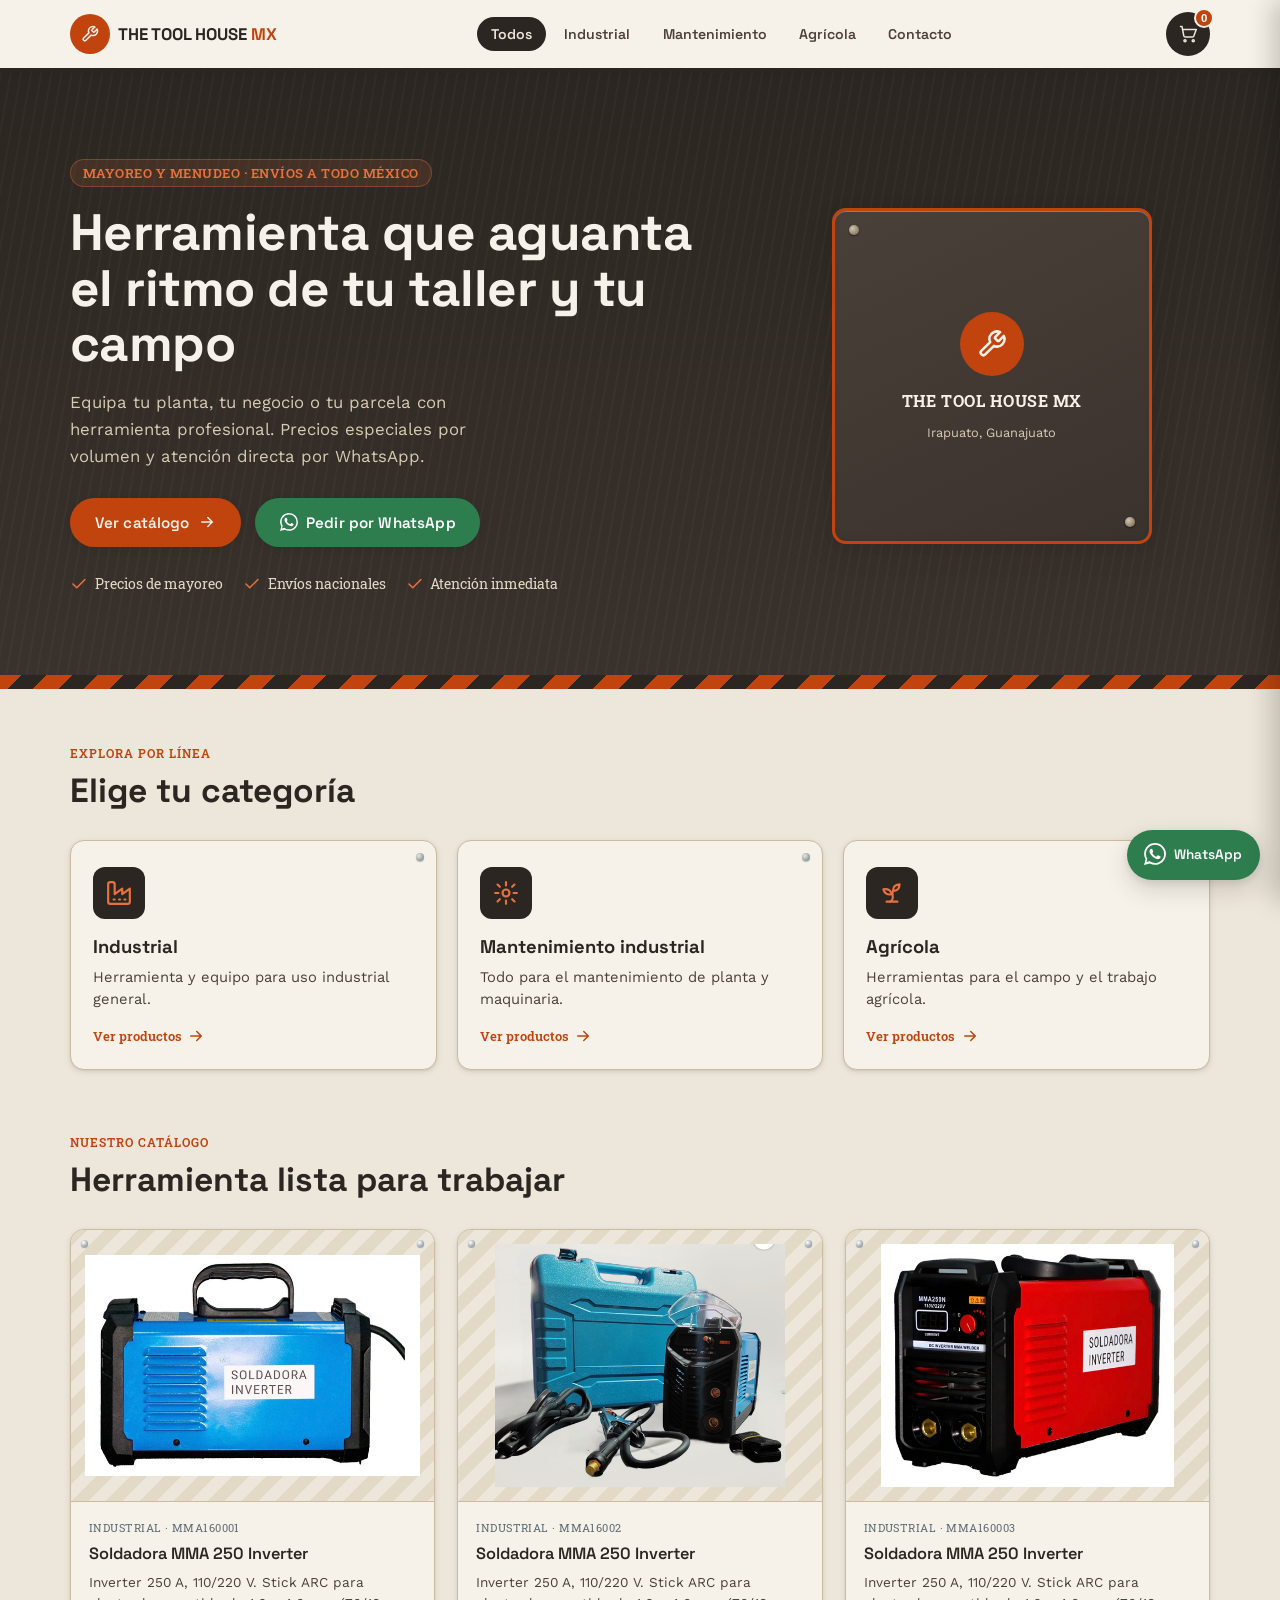
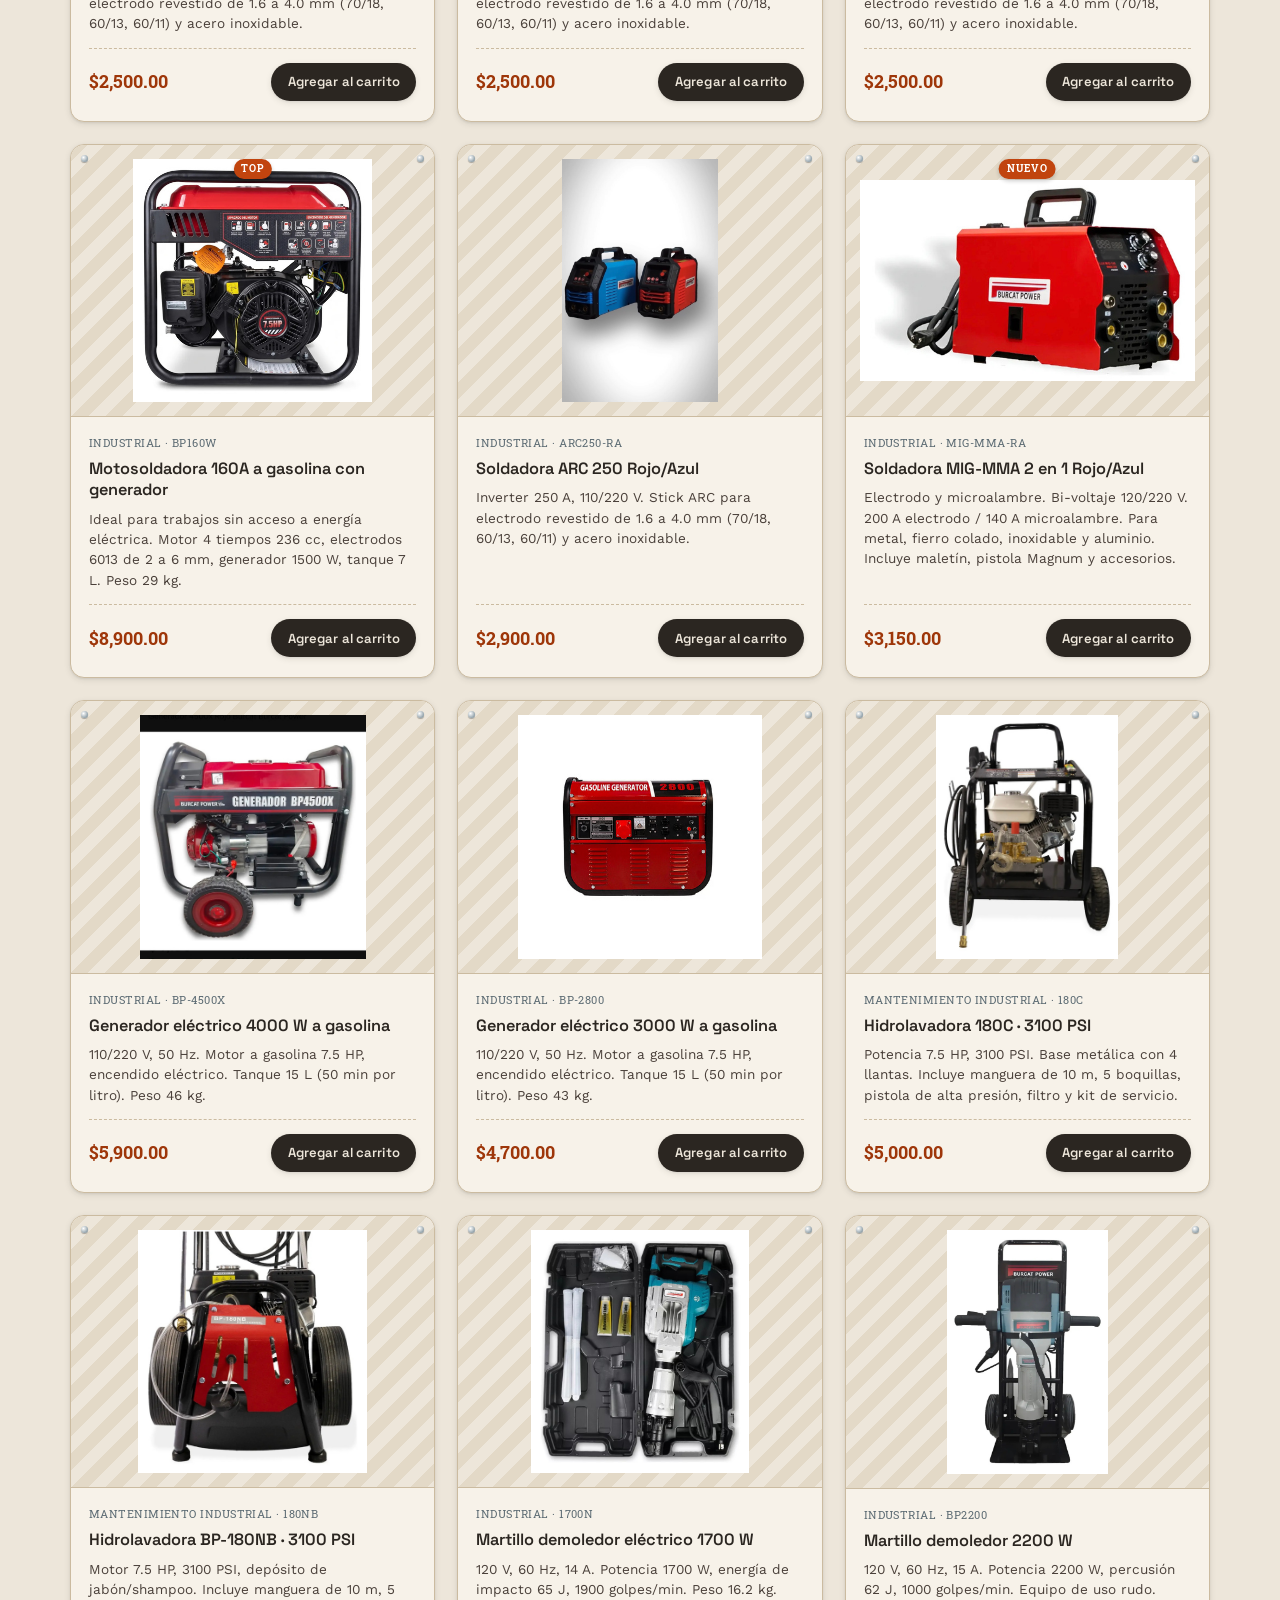
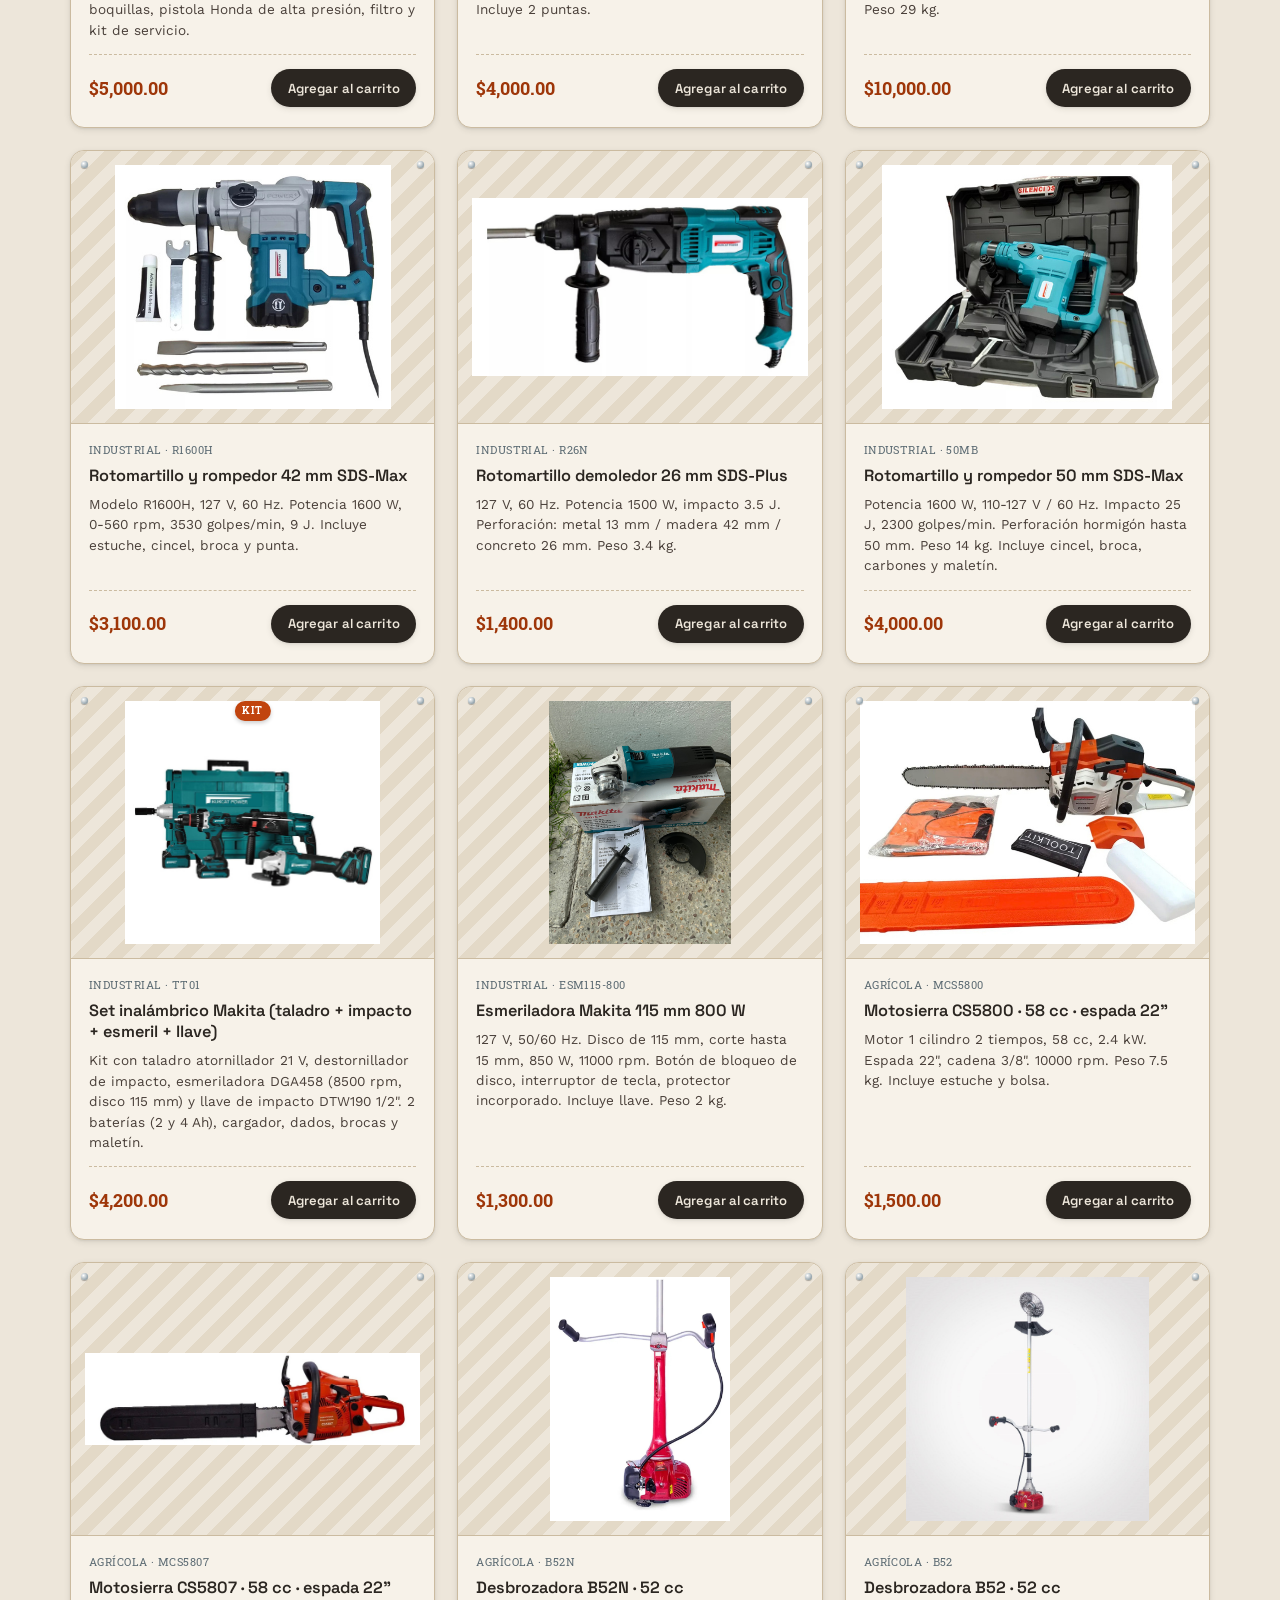
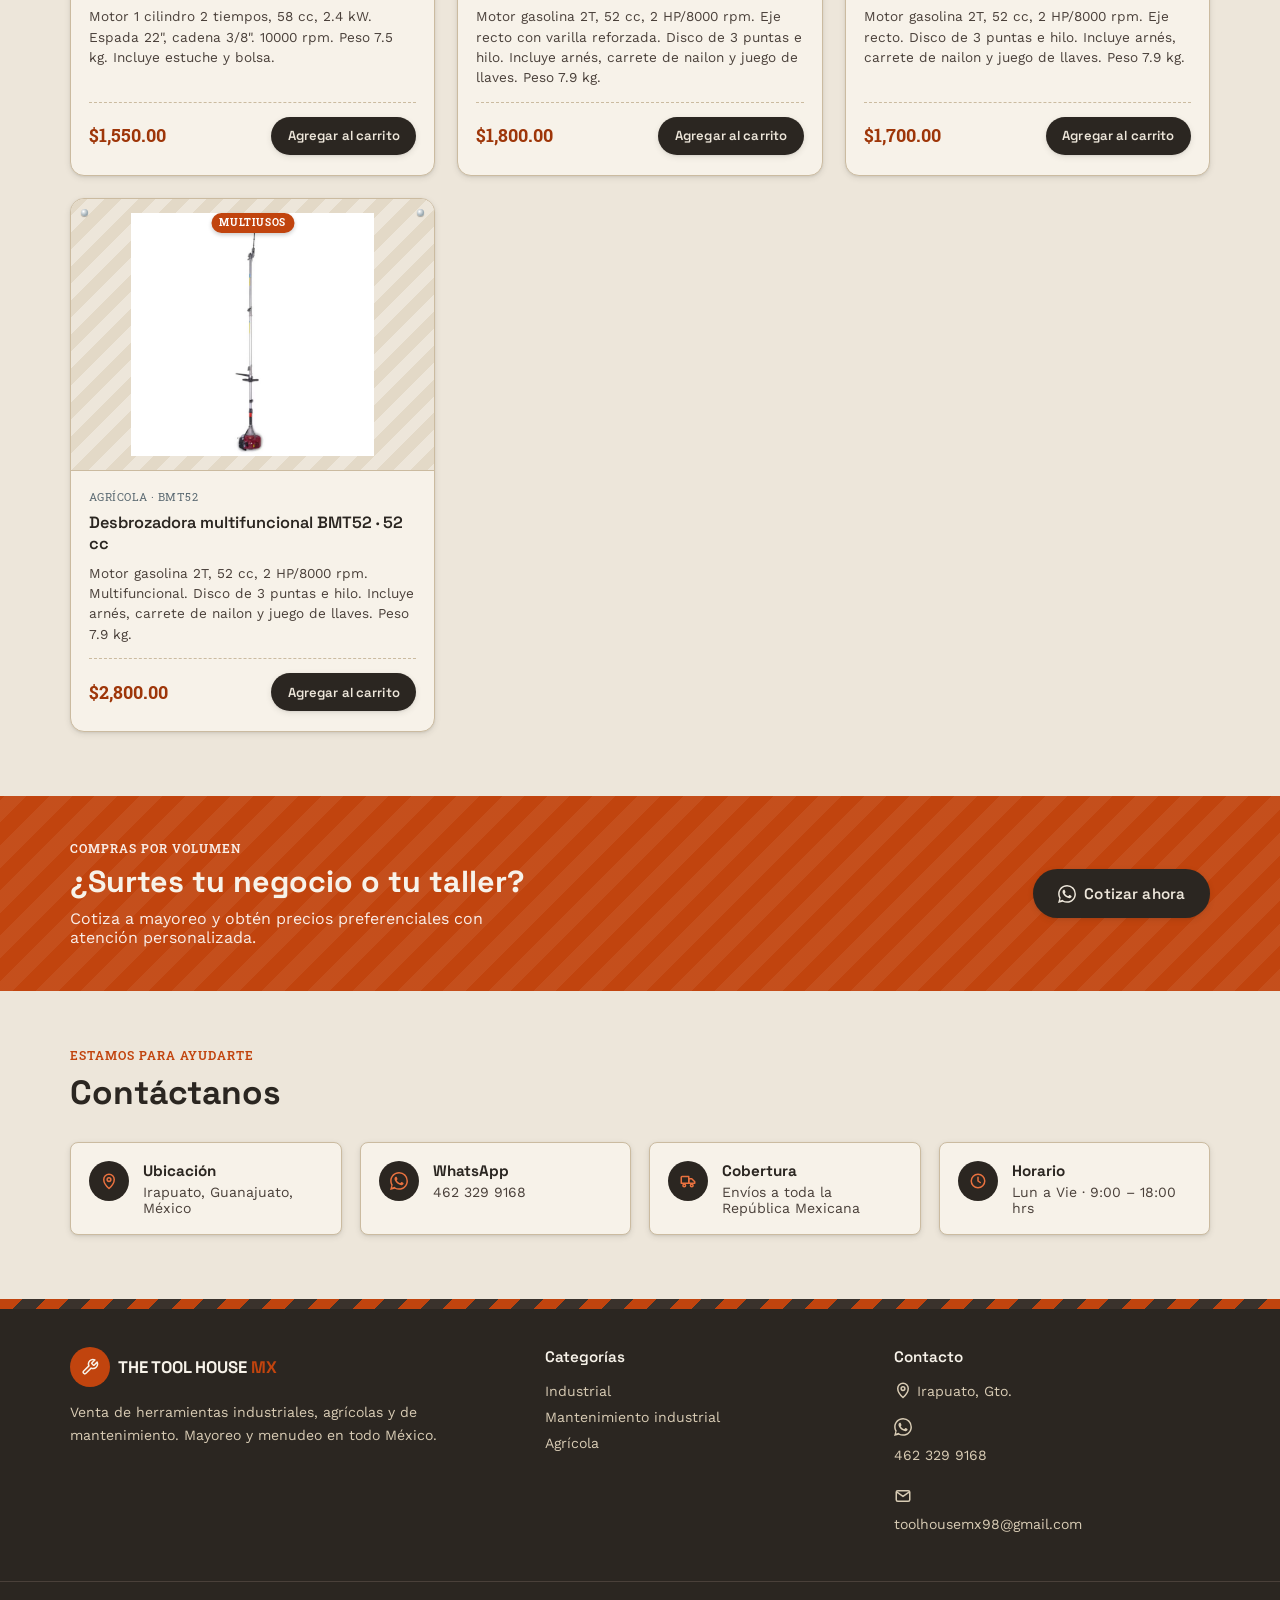
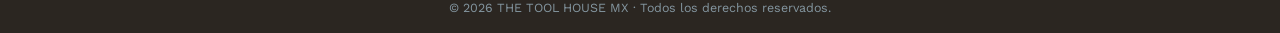
==== commit ede80004: "Importar catálogo real de 22 productos al rediseño FIERRO VIVO Porta los datos y fotos reales de v1 " ====
--- a/index.html
+++ b/index.html
@@ -119,7 +119,6 @@
     <div class="section-head">
       <p class="section-kicker">Nuestro catálogo</p>
       <h2 class="section-title">Herramienta lista para trabajar</h2>
-      <p class="catalog__banner">Catálogo de ejemplo — productos reales pendientes de proporcionar por el cliente.</p>
     </div>
     <div class="catalog__grid" id="productGrid"><!-- productos inyectados por JS --></div>
     <p class="catalog__empty" id="catalogEmpty" hidden>No encontramos productos con ese criterio.</p>
--- a/css/styles.css
+++ b/css/styles.css
@@ -552,6 +552,7 @@
   display:flex;
   align-items:center;
   justify-content:center;
+  overflow:hidden;
   background:
     repeating-linear-gradient(
       135deg,
@@ -559,6 +560,12 @@
       var(--paper) 12px 24px
     );
   border-bottom:1px solid var(--line);
+}
+.product-card__photo{
+  width:100%;
+  height:100%;
+  object-fit:contain;
+  padding:14px;
 }
 .product-card__icon{
   width:56px; height:56px;
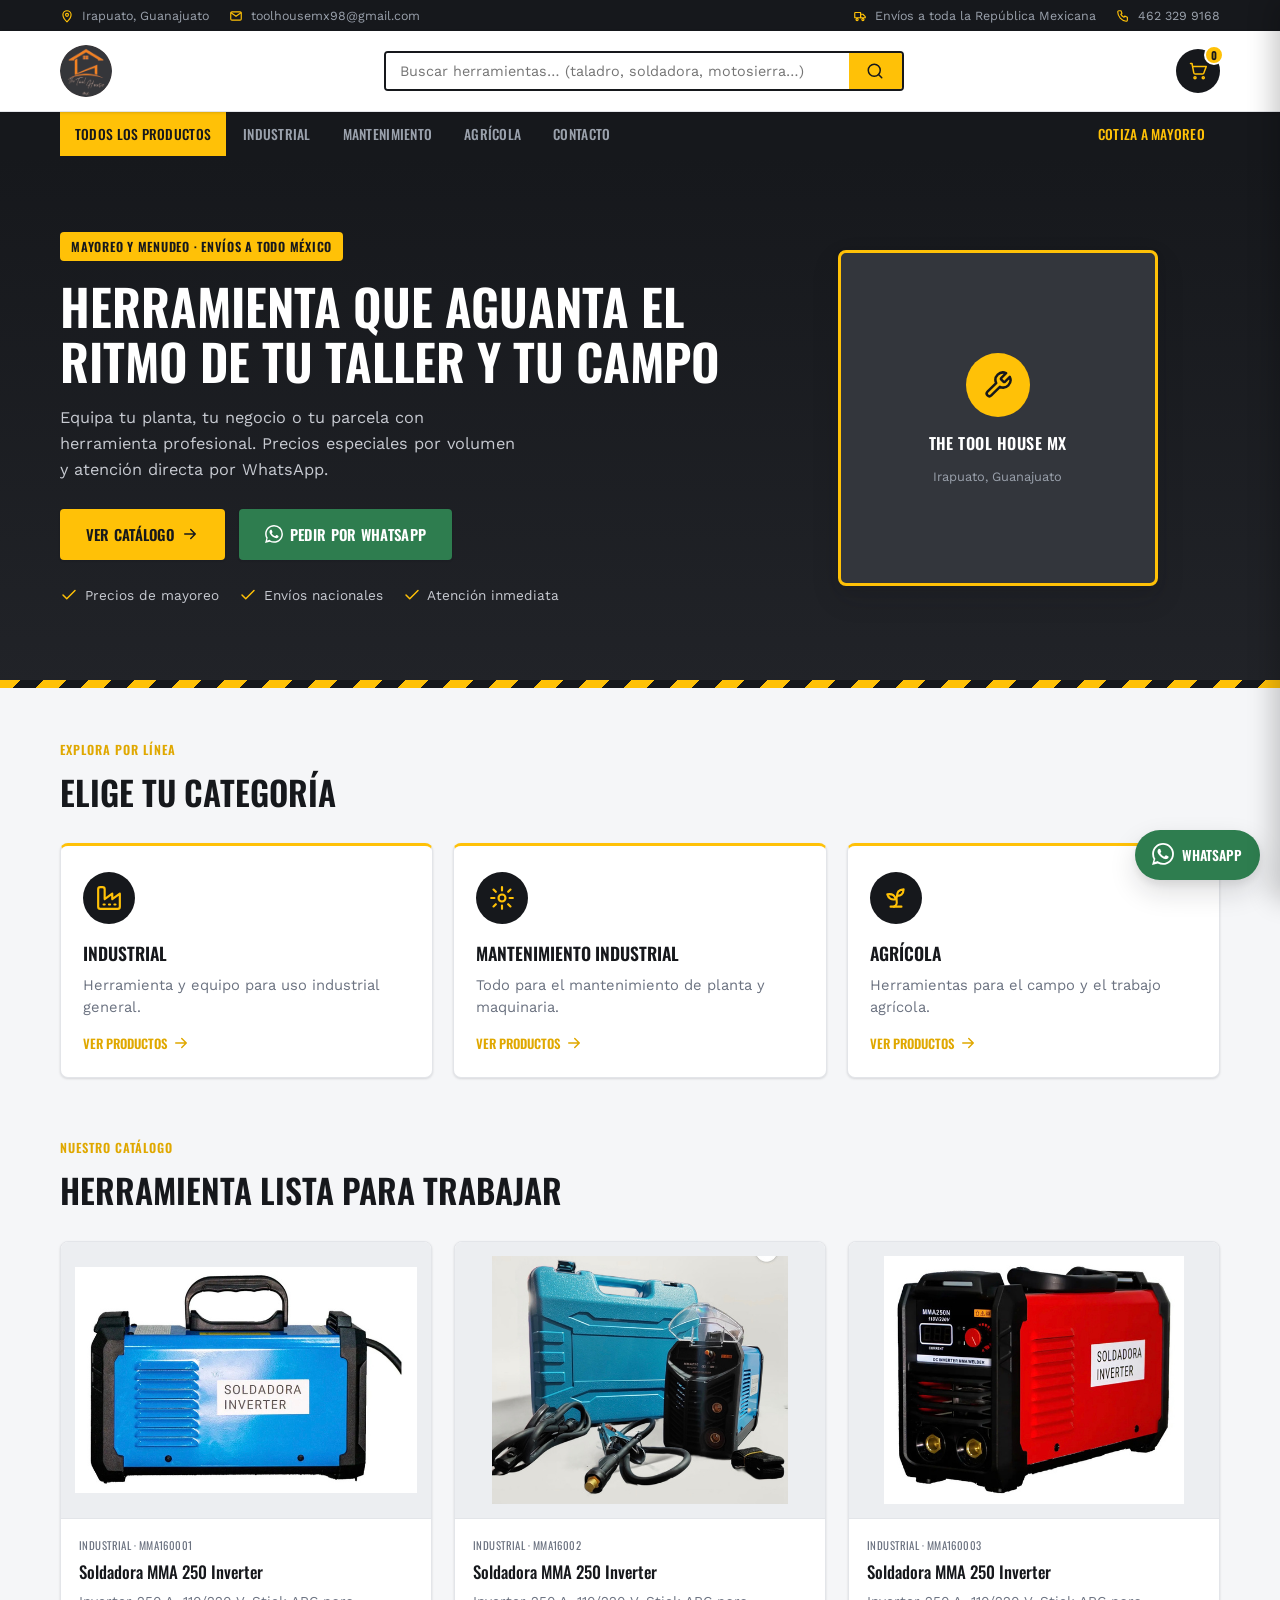
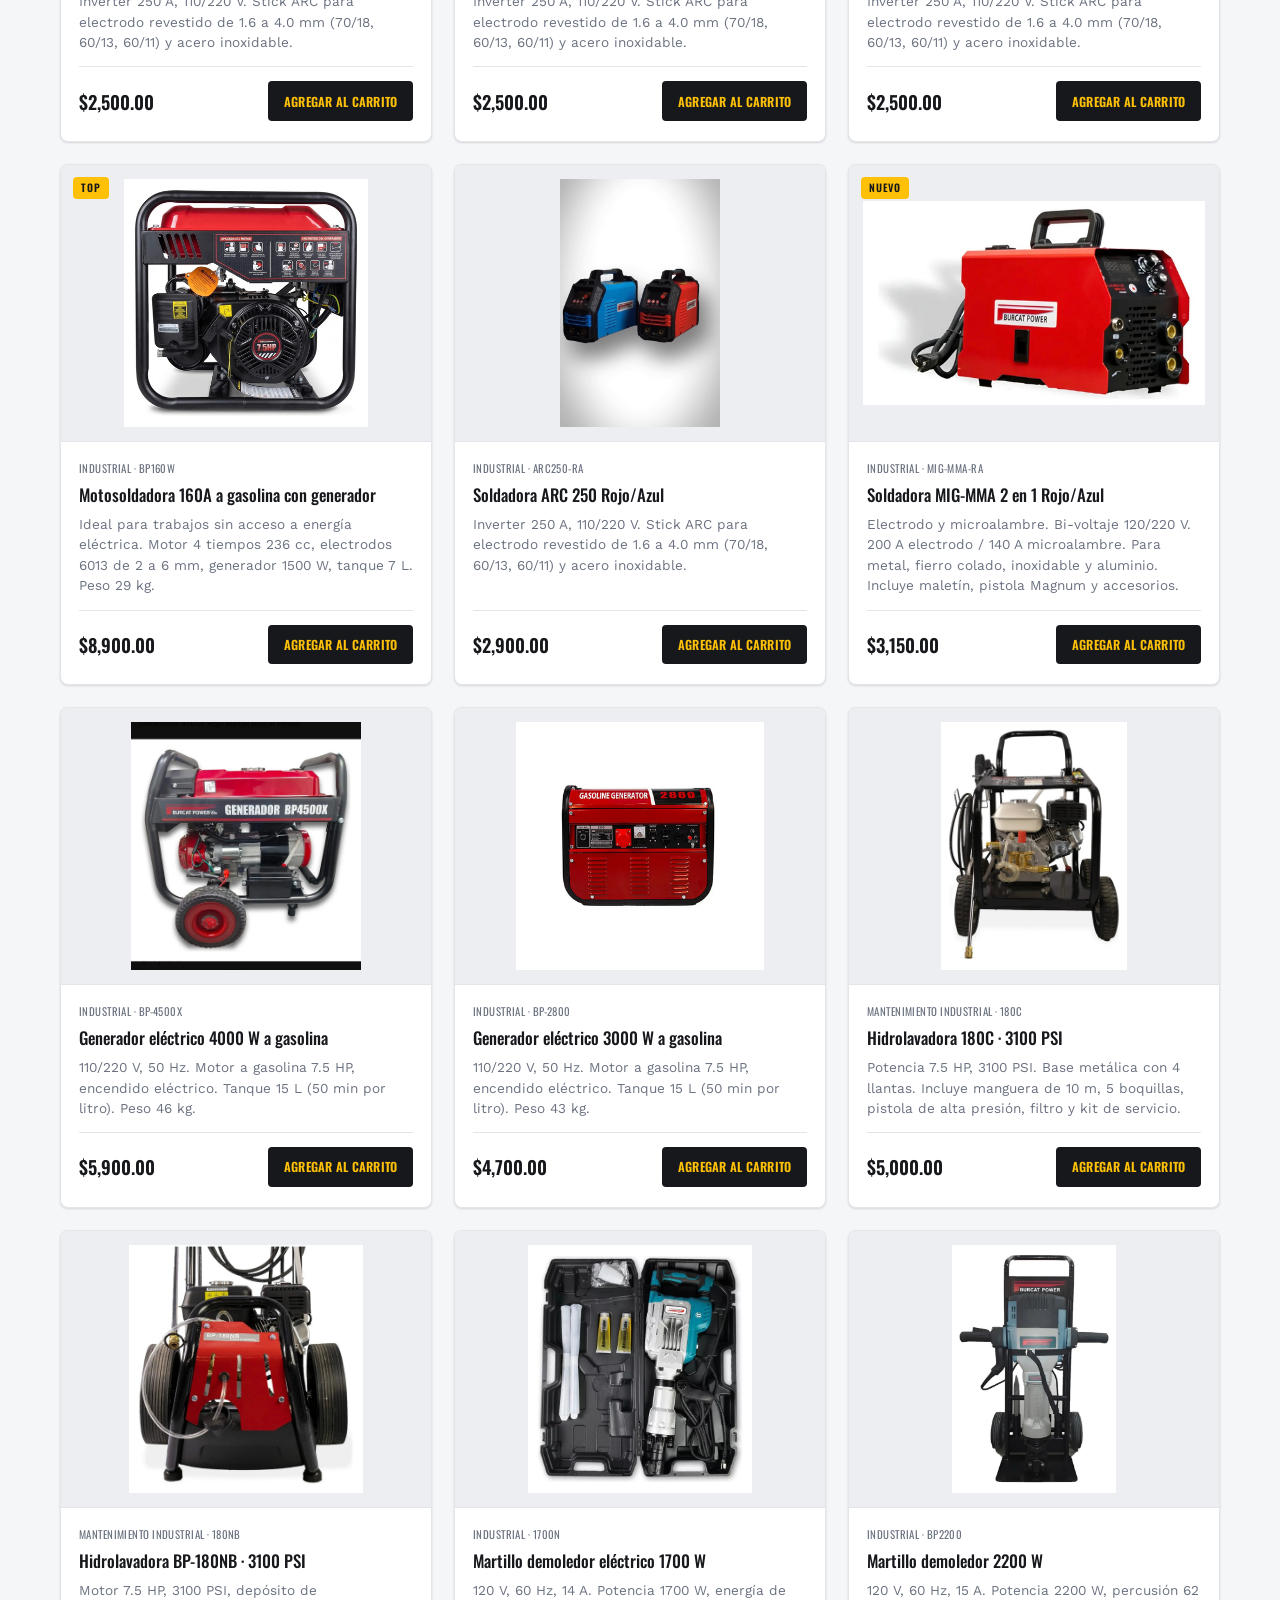
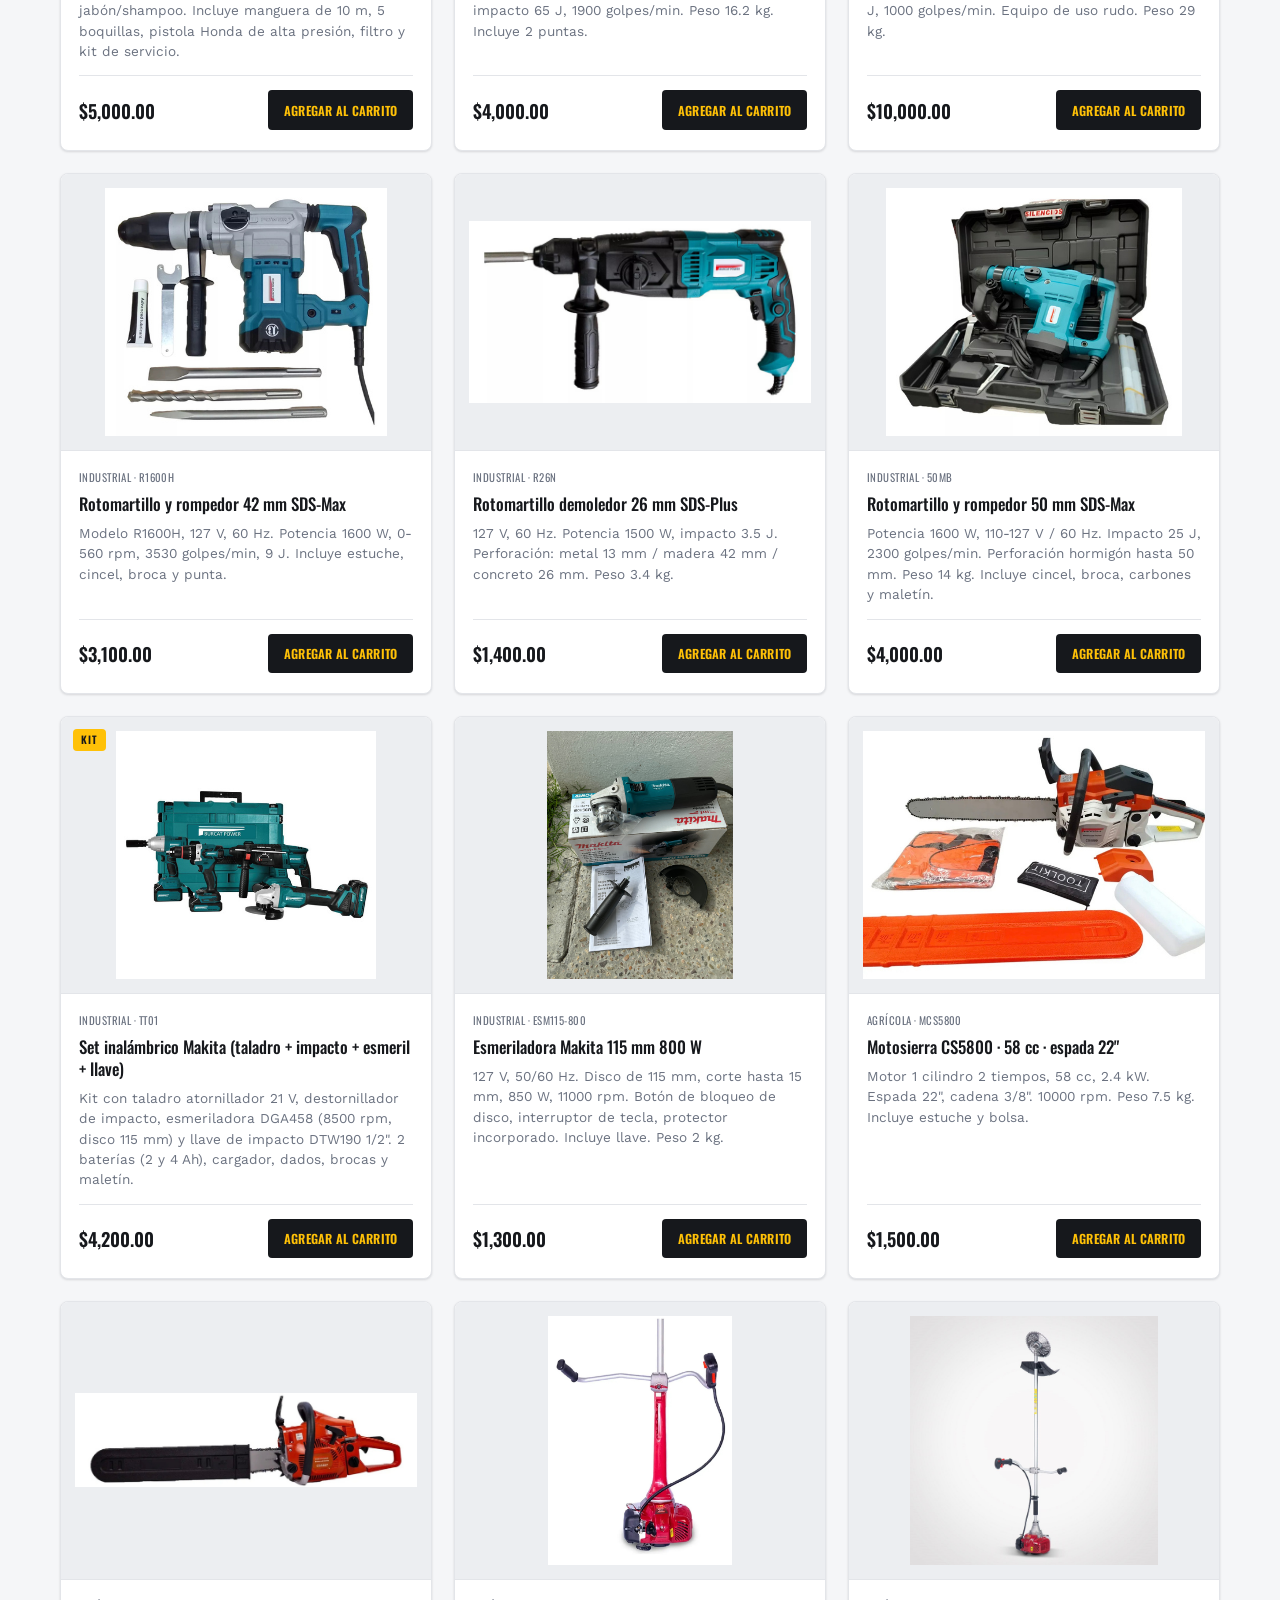
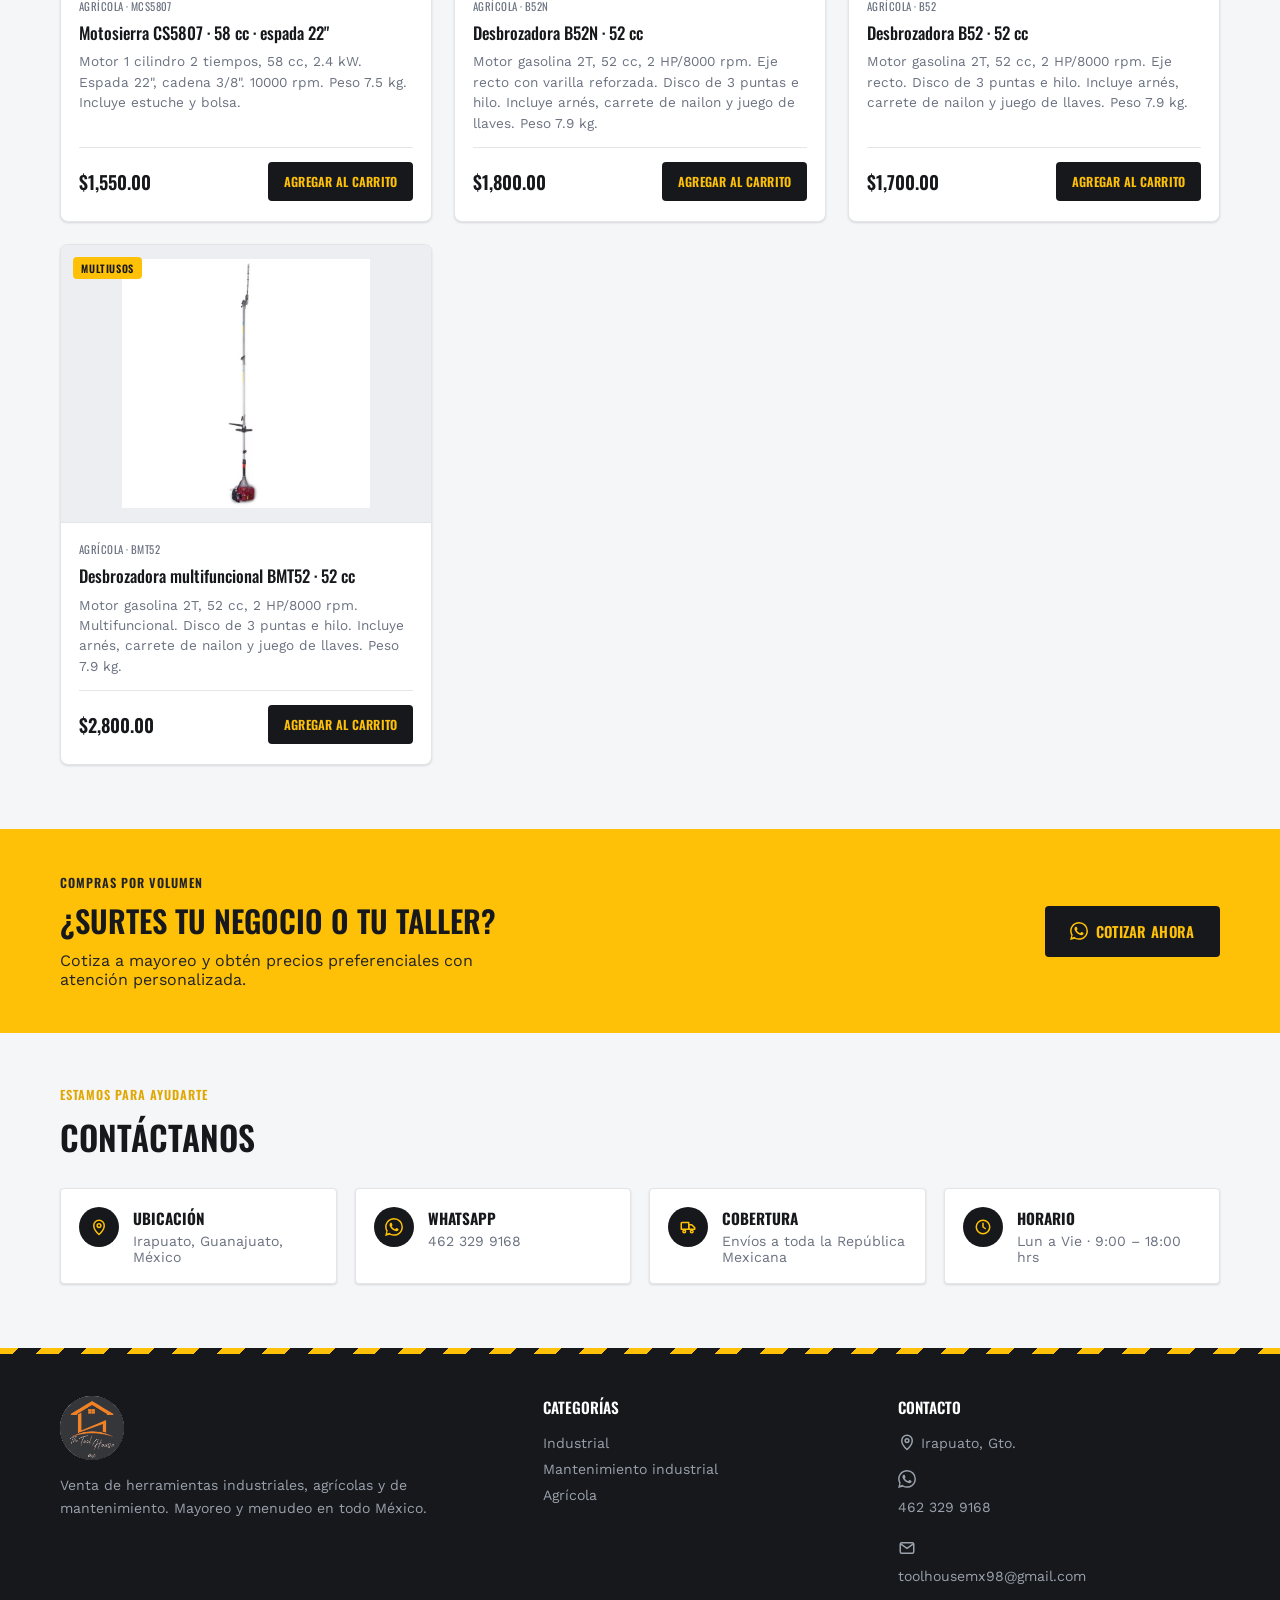
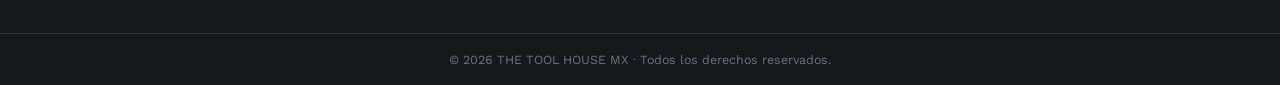
==== commit d9c302bb: "Aplicar dirección visual de la plantilla Jantrik en rebuild-v2 Reemplaza el primer intento "FIERRO V" ====
--- a/index.html
+++ b/index.html
@@ -5,12 +5,12 @@
   <meta name="viewport" content="width=device-width, initial-scale=1.0" />
   <title>THE TOOL HOUSE MX | Herramientas industriales, agrícolas y de mantenimiento</title>
   <meta name="description" content="Venta de herramientas para mantenimiento industrial, uso agrícola e industrial. Mayoreo y menudeo con envíos a toda la República Mexicana. Irapuato, Gto." />
-  <meta name="theme-color" content="#2B2621" />
+  <meta name="theme-color" content="#181a1e" />
   <link rel="icon" type="image/png" href="assets/img/marca/logo.png" />
   <link rel="apple-touch-icon" href="assets/img/marca/logo.png" />
   <link rel="preconnect" href="https://fonts.googleapis.com" />
   <link rel="preconnect" href="https://fonts.gstatic.com" crossorigin />
-  <link href="https://fonts.googleapis.com/css2?family=Space+Grotesk:wght@500;600;700&family=Work+Sans:wght@400;500;600;700&family=Roboto+Slab:wght@500;600;700&display=swap" rel="stylesheet" />
+  <link href="https://fonts.googleapis.com/css2?family=Oswald:wght@400;500;600;700&family=Work+Sans:wght@400;500;600;700&display=swap" rel="stylesheet" />
   <link rel="stylesheet" href="css/styles.css" />
 </head>
 <body>
@@ -20,6 +20,8 @@
     <symbol id="i-pin" viewBox="0 0 24 24"><path d="M12 22s7-6.13 7-12a7 7 0 1 0-14 0c0 5.87 7 12 7 12z"/><circle cx="12" cy="10" r="2.5"/></symbol>
     <symbol id="i-mail" viewBox="0 0 24 24"><rect x="3" y="5" width="18" height="14" rx="2"/><path d="m3.5 6.5 8.5 6 8.5-6"/></symbol>
     <symbol id="i-truck" viewBox="0 0 24 24"><path d="M3 7a1 1 0 0 1 1-1h9v9H3z"/><path d="M13 9h4l4 4v2h-8z"/><circle cx="7" cy="18" r="1.8"/><circle cx="17" cy="18" r="1.8"/></symbol>
+    <symbol id="i-phone" viewBox="0 0 24 24"><path d="M5 3h3.5l1.8 4.5-2 1.3a12 12 0 0 0 5.4 5.4l1.3-2 4.5 1.8V19a2 2 0 0 1-2.2 2A16.5 16.5 0 0 1 3 5.2 2 2 0 0 1 5 3z"/></symbol>
+    <symbol id="i-search" viewBox="0 0 24 24"><circle cx="11" cy="11" r="8"/><path d="m21 21-4.3-4.3"/></symbol>
     <symbol id="i-wrench" viewBox="0 0 24 24"><path d="M14.7 6.3a1 1 0 0 0 0 1.4l1.6 1.6a1 1 0 0 0 1.4 0l3.77-3.77a6 6 0 0 1-7.94 7.94l-6.91 6.91a2.12 2.12 0 0 1-3-3l6.91-6.91a6 6 0 0 1 7.94-7.94l-3.76 3.76z"/></symbol>
     <symbol id="i-cart" viewBox="0 0 24 24"><circle cx="8" cy="21" r="1.4"/><circle cx="19" cy="21" r="1.4"/><path d="M2 2h2l2.4 12.4a2 2 0 0 0 2 1.6h9.5a2 2 0 0 0 2-1.6L23 6H5.3"/></symbol>
     <symbol id="i-factory" viewBox="0 0 24 24"><path d="M2 20a2 2 0 0 0 2 2h16a2 2 0 0 0 2-2V8l-7 5V8l-7 5V4a2 2 0 0 0-2-2H4a2 2 0 0 0-2 2Z"/><path d="M7 18h1M12 18h1M17 18h1"/></symbol>
@@ -33,6 +35,20 @@
     <symbol id="i-wa" viewBox="0 0 24 24"><path d="M.057 24l1.687-6.163a11.867 11.867 0 0 1-1.587-5.946C.16 5.335 5.495 0 12.05 0a11.817 11.817 0 0 1 8.413 3.488 11.824 11.824 0 0 1 3.48 8.414c-.003 6.557-5.338 11.892-11.893 11.892a11.9 11.9 0 0 1-5.688-1.448L.057 24zm6.597-3.807c1.676.995 3.276 1.591 5.392 1.592 5.448 0 9.886-4.434 9.889-9.885.002-5.462-4.415-9.89-9.881-9.892-5.452 0-9.887 4.434-9.889 9.884a9.86 9.86 0 0 0 1.51 5.26l-.999 3.648 3.978-1.087zm11.387-5.464c-.074-.124-.272-.198-.57-.347-.297-.149-1.758-.868-2.031-.967-.272-.099-.47-.149-.669.149-.198.297-.768.967-.941 1.165-.173.198-.347.223-.644.074-.297-.149-1.255-.462-2.39-1.475-.883-.788-1.48-1.761-1.653-2.059-.173-.297-.018-.458.13-.606.134-.133.297-.347.446-.521.151-.172.2-.296.3-.495.099-.198.05-.372-.025-.521-.075-.148-.669-1.611-.916-2.206-.242-.579-.487-.501-.669-.51l-.57-.01c-.198 0-.52.074-.792.372s-1.04 1.016-1.04 2.479 1.065 2.876 1.213 3.074c.149.198 2.095 3.2 5.076 4.487.709.306 1.263.489 1.694.626.712.226 1.36.194 1.872.118.571-.085 1.758-.719 2.006-1.413.248-.695.248-1.29.173-1.414z"/></symbol>
   </svg>
 
+  <!-- ===== TOP BAR ===== -->
+  <div class="topbar">
+    <div class="container topbar__inner">
+      <div class="topbar__left">
+        <span><svg class="icon"><use href="#i-pin"/></svg> Irapuato, Guanajuato</span>
+        <a href="mailto:toolhousemx98@gmail.com"><svg class="icon"><use href="#i-mail"/></svg> toolhousemx98@gmail.com</a>
+      </div>
+      <div class="topbar__right">
+        <span><svg class="icon"><use href="#i-truck"/></svg> Envíos a toda la República Mexicana</span>
+        <a href="https://wa.me/524623299168" target="_blank" rel="noopener"><svg class="icon"><use href="#i-phone"/></svg> 462 329 9168</a>
+      </div>
+    </div>
+  </div>
+
   <!-- ===== HEADER ===== -->
   <header class="header">
     <div class="container header__inner">
@@ -46,13 +62,10 @@
         </span>
       </a>
 
-      <nav class="header__nav" aria-label="Categorías">
-        <button class="nav-link is-active" data-filter="all">Todos</button>
-        <button class="nav-link" data-filter="industrial">Industrial</button>
-        <button class="nav-link" data-filter="mantenimiento">Mantenimiento</button>
-        <button class="nav-link" data-filter="agricola">Agrícola</button>
-        <a class="nav-link" href="#contacto">Contacto</a>
-      </nav>
+      <div class="search">
+        <input type="search" id="searchInput" placeholder="Buscar herramientas… (taladro, soldadora, motosierra…)" aria-label="Buscar productos" enterkeyhint="search" autocomplete="off" />
+        <button class="search__btn" id="searchBtn" aria-label="Buscar"><svg class="icon"><use href="#i-search"/></svg></button>
+      </div>
 
       <button class="cart-toggle" id="cartToggle" aria-label="Abrir carrito">
         <svg class="icon"><use href="#i-cart"/></svg>
@@ -60,6 +73,18 @@
       </button>
     </div>
   </header>
+
+  <!-- ===== NAVBAR ===== -->
+  <nav class="navbar" aria-label="Categorías">
+    <div class="container navbar__inner">
+      <button class="nav-link is-active" data-filter="all">Todos los productos</button>
+      <button class="nav-link" data-filter="industrial">Industrial</button>
+      <button class="nav-link" data-filter="mantenimiento">Mantenimiento</button>
+      <button class="nav-link" data-filter="agricola">Agrícola</button>
+      <a class="nav-link" href="#contacto">Contacto</a>
+      <a class="nav-link nav-link--accent" href="https://wa.me/524623299168?text=Hola%20THE%20TOOL%20HOUSE%20MX%2C%20quiero%20cotizar%20a%20mayoreo." target="_blank" rel="noopener">Cotiza a mayoreo</a>
+    </div>
+  </nav>
 
   <!-- ===== HERO ===== -->
   <section class="hero" id="inicio">
--- a/css/styles.css
+++ b/css/styles.css
@@ -1,42 +1,40 @@
 /* ============================================================
-   THE TOOL HOUSE MX — "FIERRO VIVO"
-   Identidad: taller/ferretería mexicana — óxido terracota + carbón cálido
-   sobre beige tipo concreto/papel. Placas estampadas, remaches, lámina
-   corrugada, borde de papel gastado, franjas chevron.
+   THE TOOL HOUSE MX — estilo "Jantrik" (tienda de herramientas)
+   Referencia: plantilla Jantrik (ThemeForest) — no se copia código, se
+   replica el look & feel: acento amarillo construcción sobre negro/gris,
+   top bar, header con buscador + carrito, navbar de categorías, hero
+   oscuro, cajas de categoría, grid de productos claro, banner de mayoreo,
+   footer oscuro de columnas.
    La lógica JS depende de estos nombres de clase: NO renombrar selectores.
    ============================================================ */
 
 :root{
   /* ---- Color ---- */
-  --rust:#C1440E;
-  --rust-dark:#9E3609;
-  --rust-light:#E9713F;
-  --clay:#C65D2E;
-  --char:#2B2621;
-  --char-2:#3A322C;
-  --char-3:#4A403A;
-  --steel:#5C6B73;
-  --steel-light:#8496A0;
-  --paper:#EDE6DA;
-  --paper-2:#E3D9C7;
-  --paper-3:#D8CBB4;
-  --cream:#F7F2E9;
-  --ok:#4C7A4A;
-  --line:#CBBBA0;
+  --yellow:#FFC107;
+  --yellow-dark:#E0A800;
+  --yellow-soft:#FFF3CD;
+  --ink:#16181c;
+  --ink-2:#212328;
+  --ink-3:#33363c;
+  --gray:#6b7280;
+  --gray-2:#9aa1ac;
+  --paper:#f5f6f8;
+  --paper-2:#eceef1;
+  --white:#ffffff;
+  --line:#e3e5e9;
+  --ok:#2E7D4F;
 
   /* ---- Tipografía ---- */
-  --f-display:'Space Grotesk', sans-serif;
+  --f-display:'Oswald', sans-serif;
   --f-body:'Work Sans', sans-serif;
-  --f-plate:'Roboto Slab', serif;
 
   /* ---- Forma ---- */
-  --radius:14px;
-  --radius-sm:8px;
-  --shadow-1: 0 2px 6px rgba(43,38,33,.10), 0 1px 2px rgba(43,38,33,.08);
-  --shadow-2: 0 10px 24px rgba(43,38,33,.16), 0 3px 8px rgba(43,38,33,.10);
-  --shadow-inset: inset 0 1px 0 rgba(255,255,255,.35), inset 0 -2px 4px rgba(43,38,33,.12);
-
-  --container-w: 1180px;
+  --radius:8px;
+  --radius-sm:4px;
+  --shadow-1: 0 1px 3px rgba(22,24,28,.08), 0 1px 2px rgba(22,24,28,.06);
+  --shadow-2: 0 12px 28px rgba(22,24,28,.14), 0 4px 10px rgba(22,24,28,.08);
+
+  --container-w: 1200px;
 }
 
 /* ============================================================
@@ -47,7 +45,7 @@
 body{
   margin:0;
   font-family:var(--f-body);
-  color:var(--char);
+  color:var(--ink);
   background:var(--paper);
   overflow-x:clip;
   -webkit-font-smoothing:antialiased;
@@ -77,13 +75,6 @@
 }
 .icon--fill{ fill:currentColor; stroke:none; }
 
-/* Textura de papel/lámina cálida, sutil, reutilizable */
-.texture-grain{
-  background-image:
-    radial-gradient(rgba(43,38,33,.05) 1px, transparent 1px);
-  background-size:3px 3px;
-}
-
 /* ============================================================
    BOTONES
    ============================================================ */
@@ -91,47 +82,75 @@
   display:inline-flex;
   align-items:center;
   justify-content:center;
-  gap:.55em;
-  padding:.85em 1.5em;
-  font-family:var(--f-display);
-  font-weight:600;
-  font-size:.95rem;
-  letter-spacing:.01em;
-  border-radius:999px;
+  gap:.5em;
+  padding:.85em 1.6em;
+  font-family:var(--f-display);
+  font-weight:600;
+  font-size:.92rem;
+  letter-spacing:.02em;
+  text-transform:uppercase;
+  border-radius:var(--radius-sm);
   border:2px solid transparent;
   transition:transform .15s ease, box-shadow .15s ease, background-color .15s ease;
+}
+.btn:active{ transform:translateY(1px); }
+
+.btn--primary{
+  background:var(--yellow);
+  color:var(--ink);
   box-shadow:var(--shadow-1);
 }
-.btn:active{ transform:translateY(1px) scale(.99); }
-
-.btn--primary{
-  background:var(--rust);
-  color:var(--cream);
-}
-.btn--primary:hover{ background:var(--rust-dark); box-shadow:var(--shadow-2); }
+.btn--primary:hover{ background:var(--yellow-dark); box-shadow:var(--shadow-2); }
 
 .btn--whatsapp{
-  background:#2E7D4F;
+  background:var(--ok);
   color:#fff;
+  box-shadow:var(--shadow-1);
 }
 .btn--whatsapp:hover{ background:#256640; box-shadow:var(--shadow-2); }
 
 .btn--dark{
-  background:var(--char);
-  color:var(--paper);
-}
-.btn--dark:hover{ background:var(--char-2); box-shadow:var(--shadow-2); }
+  background:var(--ink);
+  color:var(--yellow);
+}
+.btn--dark:hover{ background:var(--ink-2); box-shadow:var(--shadow-2); }
 
 .btn--add{
-  background:var(--char);
-  color:var(--paper);
-  font-size:.82rem;
+  background:var(--ink);
+  color:var(--yellow);
+  font-size:.78rem;
   padding:.65em 1.1em;
   white-space:nowrap;
 }
-.btn--add:hover{ background:var(--rust); }
+.btn--add:hover{ background:var(--yellow); color:var(--ink); }
 
 .btn--block{ width:100%; }
+
+/* ============================================================
+   TOP BAR
+   ============================================================ */
+.topbar{
+  background:var(--ink);
+  color:var(--gray-2);
+  font-size:.78rem;
+}
+.topbar__inner{
+  display:none;
+  align-items:center;
+  justify-content:space-between;
+  padding-block:8px;
+}
+.topbar__left, .topbar__right{
+  display:flex;
+  align-items:center;
+  gap:20px;
+}
+.topbar a:hover{ color:var(--yellow); }
+.topbar .icon{ width:14px; height:14px; margin-right:4px; color:var(--yellow); }
+
+@media (min-width:860px){
+  .topbar__inner{ display:flex; }
+}
 
 /* ============================================================
    HEADER
@@ -140,15 +159,15 @@
   position:sticky;
   top:0;
   z-index:40;
-  background:var(--cream);
-  border-bottom:3px solid var(--char);
+  background:var(--white);
+  border-bottom:1px solid var(--line);
   box-shadow:var(--shadow-1);
 }
 .header__inner{
   display:flex;
   align-items:center;
   gap:20px;
-  padding-block:12px;
+  padding-block:14px;
 }
 
 .logo{ display:flex; align-items:center; gap:10px; flex-shrink:0; }
@@ -157,38 +176,51 @@
 .logo__mark{
   width:40px; height:40px;
   display:flex; align-items:center; justify-content:center;
-  background:var(--rust);
-  color:var(--cream);
+  background:var(--yellow);
+  color:var(--ink);
   border-radius:50%;
 }
 .logo__text{
   font-family:var(--f-display);
-  font-weight:700;
+  font-weight:600;
   font-size:1.05rem;
-  color:var(--char);
+  text-transform:uppercase;
+  color:var(--ink);
   line-height:1.1;
 }
-.logo__mx{ color:var(--rust); }
-
-.header__nav{
+.logo__mx{ color:var(--yellow-dark); }
+
+.search{
   display:none;
-  align-items:center;
-  gap:4px;
+  flex:1;
+  max-width:520px;
   margin-inline:auto;
-}
-.nav-link{
-  padding:.6em 1em;
-  font-family:var(--f-display);
-  font-weight:600;
-  font-size:.88rem;
-  color:var(--char-3);
-  border-radius:999px;
-  transition:background-color .15s ease, color .15s ease;
-}
-.nav-link:hover{ background:var(--paper-2); }
-.nav-link.is-active{
-  background:var(--char);
-  color:var(--paper);
+  align-items:stretch;
+  border:2px solid var(--ink);
+  border-radius:var(--radius-sm);
+  overflow:hidden;
+}
+.search input{
+  flex:1;
+  border:0;
+  outline:0;
+  padding:.7em 1em;
+  font-size:.9rem;
+  background:var(--white);
+}
+.search__btn{
+  background:var(--yellow);
+  color:var(--ink);
+  padding:0 1.1em;
+  display:flex;
+  align-items:center;
+  justify-content:center;
+  transition:background-color .15s ease;
+}
+.search__btn:hover{ background:var(--yellow-dark); }
+
+@media (min-width:760px){
+  .search{ display:flex; }
 }
 
 .cart-toggle{
@@ -197,8 +229,8 @@
   align-items:center;
   justify-content:center;
   width:44px; height:44px;
-  background:var(--char);
-  color:var(--paper);
+  background:var(--ink);
+  color:var(--yellow);
   border-radius:50%;
   flex-shrink:0;
   margin-left:auto;
@@ -211,95 +243,120 @@
   min-width:20px; height:20px;
   padding:0 5px;
   display:flex; align-items:center; justify-content:center;
-  background:var(--rust);
-  color:#fff;
-  font-family:var(--f-plate);
+  background:var(--yellow);
+  color:var(--ink);
+  font-family:var(--f-display);
   font-size:.68rem;
   font-weight:700;
   border-radius:999px;
-  border:2px solid var(--cream);
-}
-
-@media (min-width:900px){
-  .header__nav{ display:flex; }
+  border:2px solid var(--white);
+}
+
+@media (min-width:760px){
   .cart-toggle{ margin-left:0; }
 }
+
+/* ============================================================
+   NAVBAR (categorías)
+   ============================================================ */
+.navbar{
+  background:var(--ink);
+}
+.navbar__inner{
+  display:flex;
+  align-items:center;
+  gap:2px;
+  overflow-x:auto;
+  scrollbar-width:none;
+}
+.navbar__inner::-webkit-scrollbar{ display:none; }
+
+.nav-link{
+  padding:.9em 1.1em;
+  font-family:var(--f-display);
+  font-weight:500;
+  font-size:.85rem;
+  text-transform:uppercase;
+  letter-spacing:.02em;
+  color:var(--gray-2);
+  white-space:nowrap;
+  transition:background-color .15s ease, color .15s ease;
+}
+.nav-link:hover{ color:var(--yellow); }
+.nav-link.is-active{
+  background:var(--yellow);
+  color:var(--ink);
+}
+.nav-link--accent{
+  margin-left:auto;
+  color:var(--yellow);
+}
+.nav-link--accent:hover{ color:var(--yellow-dark); }
+
+/* header__nav ya no se usa como fila propia (ver .navbar), pero se
+   mantiene oculto por si algún markup viejo lo referencia */
+.header__nav{ display:none; }
 
 /* ============================================================
    HERO
    ============================================================ */
 .hero{
   position:relative;
-  background:
-    linear-gradient(180deg, var(--char) 0%, var(--char-2) 100%);
-  color:var(--cream);
-  padding-block:56px 64px;
+  background:linear-gradient(180deg, var(--ink) 0%, var(--ink-2) 100%);
+  color:#fff;
+  padding-block:48px 56px;
   overflow:hidden;
-}
-.hero::before{
-  /* textura de lámina corrugada sutil */
-  content:"";
-  position:absolute; inset:0;
-  background-image:repeating-linear-gradient(
-    100deg,
-    rgba(255,255,255,.025) 0px,
-    rgba(255,255,255,.025) 2px,
-    transparent 2px,
-    transparent 10px
-  );
-  pointer-events:none;
 }
 .hero::after{
   content:"";
   position:absolute;
   left:0; right:0; bottom:0;
-  height:14px;
+  height:8px;
   background:repeating-linear-gradient(
     -45deg,
-    var(--rust) 0 18px,
-    var(--char) 18px 36px
+    var(--yellow) 0 16px,
+    var(--ink) 16px 32px
   );
 }
 .hero__inner{
   position:relative;
   z-index:1;
   display:grid;
-  gap:36px;
+  gap:32px;
 }
 .hero__eyebrow{
   display:inline-block;
-  font-family:var(--f-plate);
-  font-weight:600;
-  font-size:.8rem;
-  letter-spacing:.04em;
-  text-transform:uppercase;
-  color:var(--rust-light);
-  background:rgba(233,113,63,.12);
-  border:1px solid rgba(233,113,63,.35);
+  font-family:var(--f-display);
+  font-weight:600;
+  font-size:.78rem;
+  letter-spacing:.06em;
+  text-transform:uppercase;
+  color:var(--ink);
+  background:var(--yellow);
   padding:.4em .9em;
-  border-radius:999px;
+  border-radius:var(--radius-sm);
   margin-bottom:18px;
 }
 .hero__title{
   font-family:var(--f-display);
-  font-weight:700;
-  font-size:clamp(2rem, 6vw, 3.2rem);
-  line-height:1.08;
-  letter-spacing:-.01em;
-  margin-bottom:18px;
+  font-weight:600;
+  font-size:clamp(2rem, 6vw, 3.1rem);
+  line-height:1.1;
+  text-transform:uppercase;
+  margin-bottom:16px;
 }
 .hero__text{
-  font-size:1.05rem;
+  font-size:1.02rem;
   line-height:1.6;
-  color:var(--paper-3);
+  color:#c7cad1;
   max-width:46ch;
-  margin-bottom:28px;
+  margin-bottom:26px;
 }
 .hero__actions{
   display:flex;
   flex-wrap:wrap;
   gap:14px;
-  margin-bottom:28px;
+  margin-bottom:26px;
 }
 .hero__features{
   display:flex;
@@ -310,11 +367,10 @@
   display:flex;
   align-items:center;
   gap:.5em;
-  font-family:var(--f-plate);
   font-size:.85rem;
-  color:var(--paper-2);
-}
-.hero__features .icon{ color:var(--rust-light); }
+  color:#c7cad1;
+}
+.hero__features .icon{ color:var(--yellow); }
 
 .hero__plate{
   position:relative;
@@ -322,52 +378,40 @@
   width:100%;
   max-width:320px;
   aspect-ratio:1/1.05;
-  background:
-    linear-gradient(155deg, var(--char-3) 0%, var(--char-2) 100%);
-  border:3px solid var(--rust);
+  background:var(--ink-3);
+  border:3px solid var(--yellow);
   border-radius:var(--radius);
   display:flex;
   flex-direction:column;
   align-items:center;
   justify-content:center;
   gap:14px;
-  box-shadow:var(--shadow-2), var(--shadow-inset);
-}
-.hero__plate::before,
-.hero__plate::after{
-  content:"";
-  position:absolute;
-  width:10px; height:10px;
-  border-radius:50%;
-  background:radial-gradient(circle at 35% 35%, #cfc4ac, #8b7f68 70%);
-  box-shadow:0 1px 2px rgba(0,0,0,.5);
-}
-.hero__plate::before{ top:14px; left:14px; }
-.hero__plate::after{ bottom:14px; right:14px; }
+  box-shadow:var(--shadow-2);
+}
 .hero__plate-icon{
   width:64px; height:64px;
   display:flex; align-items:center; justify-content:center;
-  background:var(--rust);
-  color:var(--cream);
+  background:var(--yellow);
+  color:var(--ink);
   border-radius:50%;
 }
 .hero__plate-icon .icon{ width:30px; height:30px; }
 .hero__plate-tag{
-  font-family:var(--f-plate);
-  font-weight:700;
+  font-family:var(--f-display);
+  font-weight:600;
   font-size:1rem;
   letter-spacing:.03em;
   text-transform:uppercase;
-  color:var(--cream);
+  color:#fff;
 }
 .hero__plate-sub{
   font-family:var(--f-body);
   font-size:.8rem;
-  color:var(--paper-3);
+  color:#9aa1ac;
 }
 
 @media (min-width:860px){
-  .hero{ padding-block:88px 96px; }
+  .hero{ padding-block:76px 84px; }
   .hero__inner{
     grid-template-columns:1.2fr .8fr;
     align-items:center;
@@ -379,34 +423,24 @@
    SECCIÓN — encabezados comunes
    ============================================================ */
 .section-head{
-  padding-block:56px 28px;
+  padding-block:52px 26px;
   max-width:60ch;
 }
 .section-kicker{
-  font-family:var(--f-plate);
+  font-family:var(--f-display);
   font-weight:600;
   font-size:.78rem;
   letter-spacing:.08em;
   text-transform:uppercase;
-  color:var(--rust);
+  color:var(--yellow-dark);
   margin-bottom:8px;
 }
 .section-title{
   font-family:var(--f-display);
-  font-weight:700;
+  font-weight:600;
   font-size:clamp(1.5rem, 4vw, 2.1rem);
-  color:var(--char);
-}
-.catalog__banner{
-  margin-top:12px;
-  font-family:var(--f-plate);
-  font-size:.85rem;
-  color:var(--steel);
-  background:var(--paper-2);
-  border:1px dashed var(--steel-light);
-  border-radius:var(--radius-sm);
-  padding:.7em 1em;
-  display:inline-block;
+  text-transform:uppercase;
+  color:var(--ink);
 }
 
 /* ============================================================
@@ -425,46 +459,37 @@
 .cat-card{
   position:relative;
   text-align:left;
-  background:var(--cream);
+  background:var(--white);
   border-radius:var(--radius);
   padding:26px 22px 24px;
   box-shadow:var(--shadow-1);
   border:1px solid var(--line);
-  transition:transform .18s ease, box-shadow .18s ease, border-color .18s ease;
-}
-.cat-card::before{
-  /* remache esquina */
-  content:"";
-  position:absolute;
-  top:12px; right:12px;
-  width:8px; height:8px;
-  border-radius:50%;
-  background:radial-gradient(circle at 35% 35%, var(--paper), var(--steel-light) 75%);
-  box-shadow:0 1px 1px rgba(0,0,0,.25);
+  border-top:3px solid var(--yellow);
+  transition:transform .18s ease, box-shadow .18s ease;
 }
 .cat-card:hover{
   transform:translateY(-4px);
   box-shadow:var(--shadow-2);
-  border-color:var(--rust);
 }
 .cat-card__icon{
   width:52px; height:52px;
   display:flex; align-items:center; justify-content:center;
-  background:var(--char);
-  color:var(--rust-light);
-  border-radius:12px;
+  background:var(--ink);
+  color:var(--yellow);
+  border-radius:50%;
   margin-bottom:16px;
 }
 .cat-card__icon .icon{ width:26px; height:26px; }
 .cat-card h3{
   font-family:var(--f-display);
-  font-weight:700;
-  font-size:1.15rem;
+  font-weight:600;
+  font-size:1.1rem;
+  text-transform:uppercase;
   margin-bottom:8px;
 }
 .cat-card p{
   font-size:.92rem;
-  color:var(--char-3);
+  color:var(--gray);
   line-height:1.5;
   margin-bottom:16px;
 }
@@ -472,10 +497,11 @@
   display:inline-flex;
   align-items:center;
   gap:.4em;
-  font-family:var(--f-plate);
-  font-weight:600;
-  font-size:.82rem;
-  color:var(--rust);
+  font-family:var(--f-display);
+  font-weight:600;
+  font-size:.8rem;
+  text-transform:uppercase;
+  color:var(--yellow-dark);
 }
 
 /* ============================================================
@@ -495,14 +521,13 @@
 }
 .catalog__empty{
   text-align:center;
-  color:var(--steel);
+  color:var(--gray);
   padding-block:40px;
-  font-family:var(--f-plate);
 }
 
 .product-card{
   position:relative;
-  background:var(--cream);
+  background:var(--white);
   border-radius:var(--radius);
   border:1px solid var(--line);
   box-shadow:var(--shadow-1);
@@ -515,35 +540,20 @@
   transform:translateY(-4px);
   box-shadow:var(--shadow-2);
 }
-/* remaches en las 4 esquinas, motivo de placa estampada */
-.product-card::before,
-.product-card::after{
-  content:"";
-  position:absolute;
-  z-index:2;
-  width:7px; height:7px;
-  border-radius:50%;
-  background:radial-gradient(circle at 35% 35%, #fff, var(--steel-light) 80%);
-  box-shadow:0 1px 1px rgba(0,0,0,.3);
-}
-.product-card::before{ top:10px; left:10px; }
-.product-card::after{ top:10px; right:10px; }
 
 .product-card__badge{
   position:absolute;
-  top:14px; left:50%;
-  transform:translateX(-50%);
+  top:12px; left:12px;
   z-index:2;
-  font-family:var(--f-plate);
-  font-weight:700;
-  font-size:.62rem;
-  letter-spacing:.08em;
-  text-transform:uppercase;
-  color:#fff;
-  background:var(--rust);
+  font-family:var(--f-display);
+  font-weight:600;
+  font-size:.65rem;
+  letter-spacing:.06em;
+  text-transform:uppercase;
+  color:var(--ink);
+  background:var(--yellow);
   padding:.35em .8em;
-  border-radius:999px;
-  box-shadow:0 2px 4px rgba(0,0,0,.2);
+  border-radius:var(--radius-sm);
 }
 
 .product-card__media{
@@ -553,12 +563,7 @@
   align-items:center;
   justify-content:center;
   overflow:hidden;
-  background:
-    repeating-linear-gradient(
-      135deg,
-      var(--paper-2) 0 12px,
-      var(--paper) 12px 24px
-    );
+  background:var(--paper-2);
   border-bottom:1px solid var(--line);
 }
 .product-card__photo{
@@ -569,8 +574,8 @@
 }
 .product-card__icon{
   width:56px; height:56px;
-  color:var(--steel);
-  opacity:.75;
+  color:var(--gray-2);
+  opacity:.8;
   fill:none;
   stroke:currentColor;
   stroke-width:1.4;
@@ -584,22 +589,22 @@
   flex:1;
 }
 .product-card__cat{
-  font-family:var(--f-plate);
-  font-size:.7rem;
+  font-family:var(--f-display);
+  font-size:.68rem;
   letter-spacing:.04em;
   text-transform:uppercase;
-  color:var(--steel);
+  color:var(--gray);
 }
 .product-card__name{
   font-family:var(--f-display);
-  font-weight:600;
-  font-size:1.02rem;
-  color:var(--char);
+  font-weight:500;
+  font-size:1.05rem;
+  color:var(--ink);
   line-height:1.3;
 }
 .product-card__desc{
   font-size:.85rem;
-  color:var(--char-3);
+  color:var(--gray);
   line-height:1.5;
   flex:1;
 }
@@ -610,32 +615,23 @@
   gap:12px;
   margin-top:6px;
   padding-top:14px;
-  border-top:1px dashed var(--line);
+  border-top:1px solid var(--line);
 }
 .product-card__price{
-  font-family:var(--f-plate);
-  font-weight:700;
-  font-size:1.1rem;
-  color:var(--rust-dark);
+  font-family:var(--f-display);
+  font-weight:600;
+  font-size:1.15rem;
+  color:var(--ink);
 }
 
 /* ============================================================
    BANNER MAYOREO
    ============================================================ */
 .promo{
-  background:var(--rust);
-  color:var(--cream);
+  background:var(--yellow);
+  color:var(--ink);
   position:relative;
   overflow:hidden;
-}
-.promo::before{
-  content:"";
-  position:absolute; inset:0;
-  background:repeating-linear-gradient(
-    -45deg,
-    rgba(255,255,255,.06) 0 16px,
-    transparent 16px 32px
-  );
 }
 .promo__inner{
   position:relative;
@@ -646,21 +642,22 @@
   padding-block:44px;
 }
 .promo__kicker{
-  font-family:var(--f-plate);
+  font-family:var(--f-display);
   font-weight:600;
   font-size:.78rem;
   letter-spacing:.08em;
   text-transform:uppercase;
-  color:var(--char);
+  color:var(--ink-2);
   margin-bottom:6px;
 }
 .promo__text h2{
   font-family:var(--f-display);
-  font-weight:700;
+  font-weight:600;
   font-size:clamp(1.4rem, 4vw, 1.9rem);
+  text-transform:uppercase;
   margin-bottom:8px;
 }
-.promo__text p{ color:rgba(255,255,255,.9); max-width:48ch; }
+.promo__text p{ color:var(--ink-2); max-width:48ch; }
 
 @media (min-width:760px){
   .promo__inner{
@@ -688,7 +685,7 @@
 .contact__item{
   display:flex;
   gap:14px;
-  background:var(--cream);
+  background:var(--white);
   border:1px solid var(--line);
   border-radius:var(--radius-sm);
   padding:18px;
@@ -698,25 +695,26 @@
   width:40px; height:40px;
   flex-shrink:0;
   display:flex; align-items:center; justify-content:center;
-  background:var(--char);
-  color:var(--rust-light);
+  background:var(--ink);
+  color:var(--yellow);
   border-radius:50%;
 }
 .contact__item strong{
   display:block;
   font-family:var(--f-display);
   font-size:.95rem;
+  text-transform:uppercase;
   margin-bottom:4px;
 }
-.contact__item p{ font-size:.88rem; color:var(--char-3); }
-.contact__item a:hover{ color:var(--rust); }
+.contact__item p{ font-size:.88rem; color:var(--gray); }
+.contact__item a:hover{ color:var(--yellow-dark); }
 
 /* ============================================================
    FOOTER
    ============================================================ */
 .footer{
-  background:var(--char);
-  color:var(--paper-3);
+  background:var(--ink);
+  color:var(--gray-2);
   padding-top:48px;
   position:relative;
 }
@@ -724,11 +722,11 @@
   content:"";
   position:absolute;
   top:0; left:0; right:0;
-  height:10px;
+  height:6px;
   background:repeating-linear-gradient(
     -45deg,
-    var(--rust) 0 16px,
-    var(--char-2) 16px 32px
+    var(--yellow) 0 16px,
+    var(--ink) 16px 32px
   );
 }
 .footer__inner{
@@ -740,27 +738,28 @@
 @media (min-width:760px){
   .footer__inner{ grid-template-columns:1.4fr 1fr 1fr; }
 }
-.footer .logo__text{ color:var(--cream); }
+.footer .logo__text{ color:#fff; }
 .footer__col p{ font-size:.88rem; line-height:1.6; margin-top:14px; }
 .footer__col h4{
   font-family:var(--f-display);
   font-weight:600;
   font-size:.95rem;
-  color:var(--cream);
+  text-transform:uppercase;
+  color:#fff;
   margin-bottom:12px;
 }
 .footer__col a{
   display:block;
   font-size:.88rem;
   padding-block:5px;
-  color:var(--paper-3);
-}
-.footer__col a:hover{ color:var(--rust-light); }
+  color:var(--gray-2);
+}
+.footer__col a:hover{ color:var(--yellow); }
 .footer__bottom{
-  border-top:1px solid var(--char-3);
+  border-top:1px solid var(--ink-3);
   padding-block:18px;
   font-size:.78rem;
-  color:var(--steel-light);
+  color:var(--gray);
   text-align:center;
 }
 
@@ -774,7 +773,7 @@
   display:flex;
   align-items:center;
   gap:.5em;
-  background:#2E7D4F;
+  background:var(--ok);
   color:#fff;
   padding:.85em 1.1em;
   border-radius:999px;
@@ -787,6 +786,7 @@
   font-family:var(--f-display);
   font-weight:600;
   font-size:.85rem;
+  text-transform:uppercase;
 }
 @media (max-width:520px){
   .whatsapp-float__text{ display:none; }
@@ -797,7 +797,7 @@
    ============================================================ */
 .cart-overlay{
   position:fixed; inset:0;
-  background:rgba(43,38,33,.55);
+  background:rgba(22,24,28,.6);
   opacity:0;
   pointer-events:none;
   transition:opacity .2s ease;
@@ -809,7 +809,7 @@
   position:fixed;
   top:0; right:0; bottom:0;
   width:min(400px, 100%);
-  background:var(--cream);
+  background:var(--white);
   z-index:61;
   display:flex;
   flex-direction:column;
@@ -824,24 +824,28 @@
   align-items:center;
   justify-content:space-between;
   padding:18px 20px;
-  border-bottom:3px solid var(--char);
+  background:var(--ink);
+  color:#fff;
 }
 .cart__head h3{
   display:flex;
   align-items:center;
   gap:.5em;
   font-family:var(--f-display);
-  font-weight:700;
-  font-size:1.1rem;
-}
+  font-weight:600;
+  font-size:1.05rem;
+  text-transform:uppercase;
+}
+.cart__head h3 .icon{ color:var(--yellow); }
 .cart__close{
   width:34px; height:34px;
   display:flex; align-items:center; justify-content:center;
   border-radius:50%;
-  background:var(--paper-2);
+  background:var(--ink-3);
+  color:#fff;
   font-size:1rem;
 }
-.cart__close:hover{ background:var(--paper-3); }
+.cart__close:hover{ background:var(--yellow); color:var(--ink); }
 
 .cart__items{
   flex:1;
@@ -858,46 +862,44 @@
   align-items:center;
   gap:10px;
   padding-bottom:14px;
-  border-bottom:1px dashed var(--line);
+  border-bottom:1px solid var(--line);
 }
 .cart-item__name{
   font-family:var(--f-display);
-  font-weight:600;
+  font-weight:500;
   font-size:.9rem;
   line-height:1.3;
 }
 .cart-item__price{
-  font-family:var(--f-plate);
   font-size:.8rem;
-  color:var(--rust-dark);
+  color:var(--gray);
   margin-top:2px;
 }
 .cart-item__qty{
   display:flex;
   align-items:center;
   gap:8px;
-  font-family:var(--f-plate);
   font-size:.85rem;
 }
 .qty-btn{
   width:26px; height:26px;
   display:flex; align-items:center; justify-content:center;
-  background:var(--char);
-  color:var(--paper);
+  background:var(--ink);
+  color:var(--yellow);
   border-radius:50%;
   font-weight:700;
 }
-.qty-btn:hover{ background:var(--rust); }
+.qty-btn:hover{ background:var(--yellow); color:var(--ink); }
 .cart-item__remove{
-  color:var(--steel);
+  color:var(--gray-2);
   font-size:.85rem;
   padding:4px;
 }
-.cart-item__remove:hover{ color:var(--rust); }
+.cart-item__remove:hover{ color:#d33; }
 
 .cart__empty{
   text-align:center;
-  color:var(--steel);
+  color:var(--gray);
   font-size:.9rem;
   padding:40px 20px;
   line-height:1.6;
@@ -905,7 +907,7 @@
 
 .cart__footer{
   padding:18px 20px 22px;
-  border-top:3px solid var(--char);
+  border-top:1px solid var(--line);
   display:flex;
   flex-direction:column;
   gap:12px;
@@ -916,21 +918,21 @@
   justify-content:space-between;
   font-family:var(--f-display);
   font-size:1rem;
+  text-transform:uppercase;
 }
 .cart__total strong{
-  font-family:var(--f-plate);
   font-size:1.3rem;
-  color:var(--rust-dark);
+  color:var(--yellow-dark);
 }
 .cart__note{
   font-size:.76rem;
-  color:var(--steel);
+  color:var(--gray);
   line-height:1.4;
 }
 .cart__clear{
   text-align:center;
   font-size:.82rem;
-  color:var(--steel);
+  color:var(--gray);
   padding:6px;
 }
-.cart__clear:hover{ color:var(--rust); }
+.cart__clear:hover{ color:#d33; }
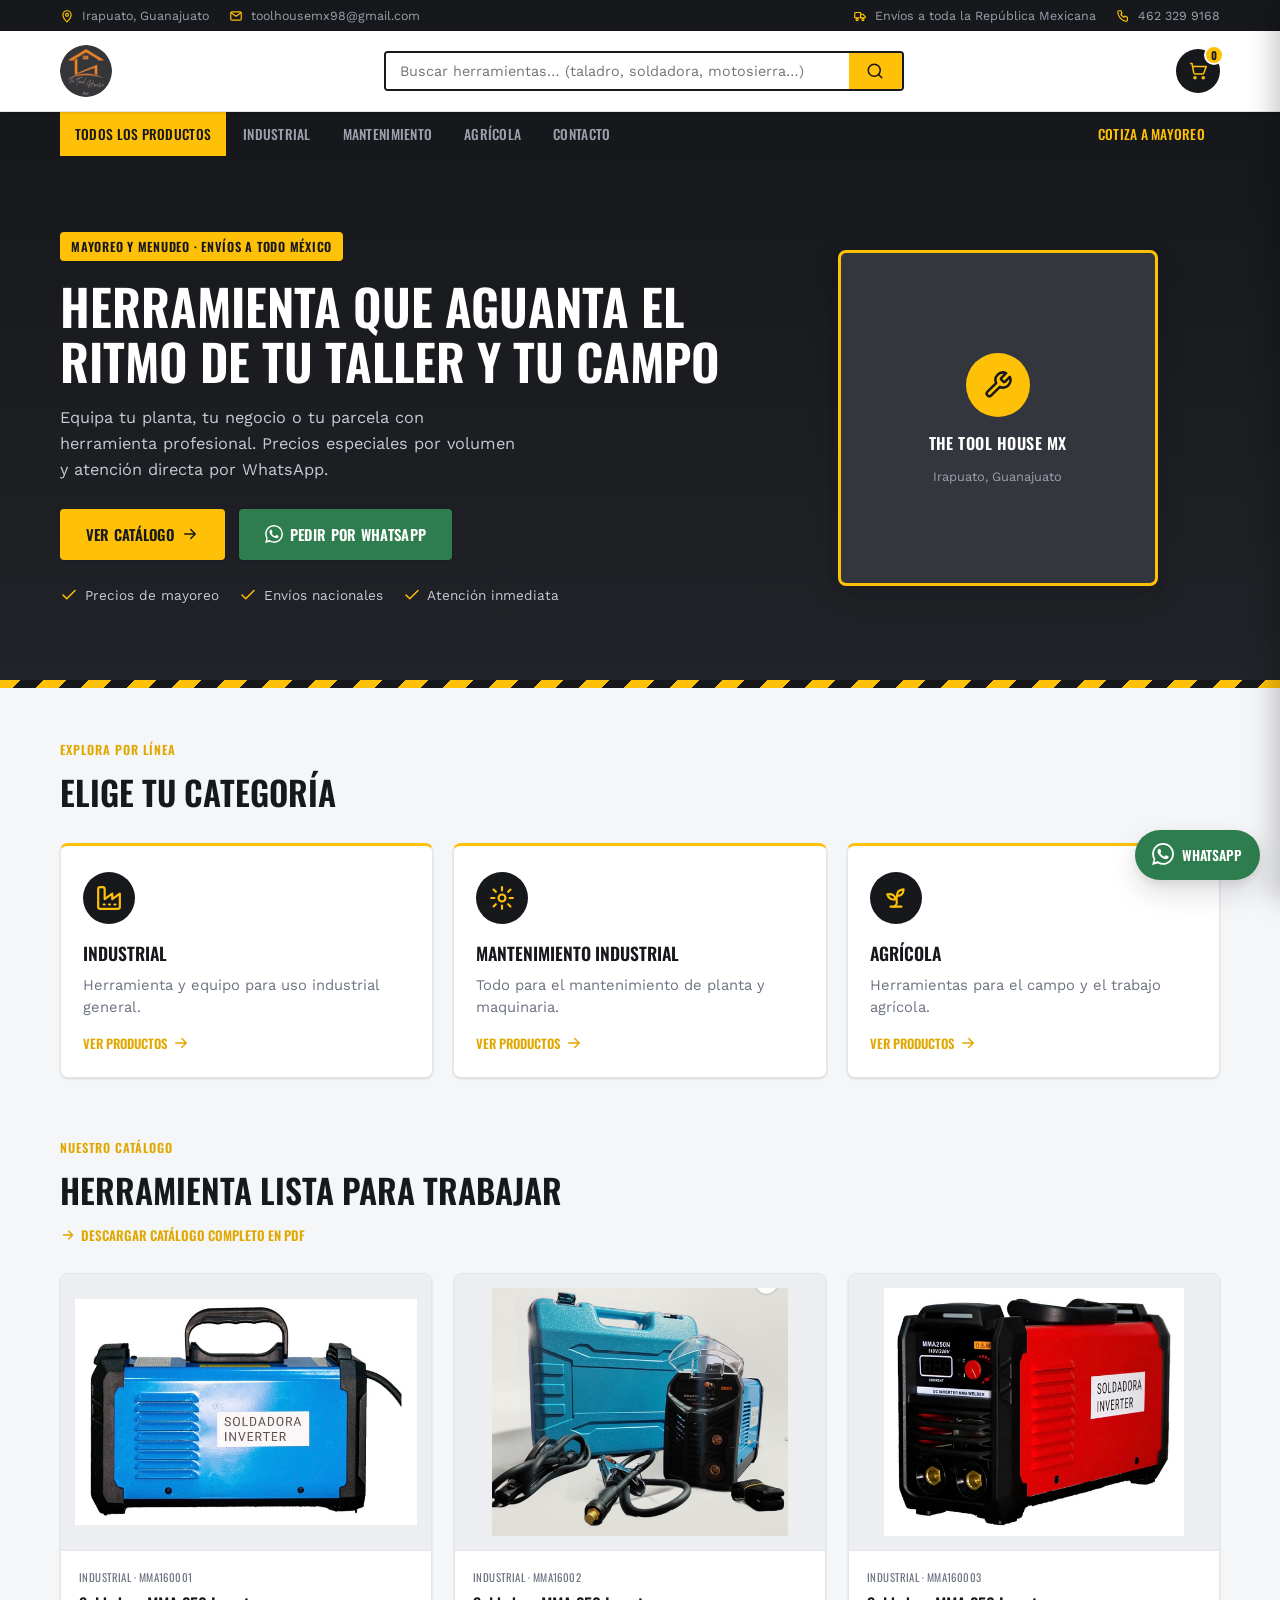
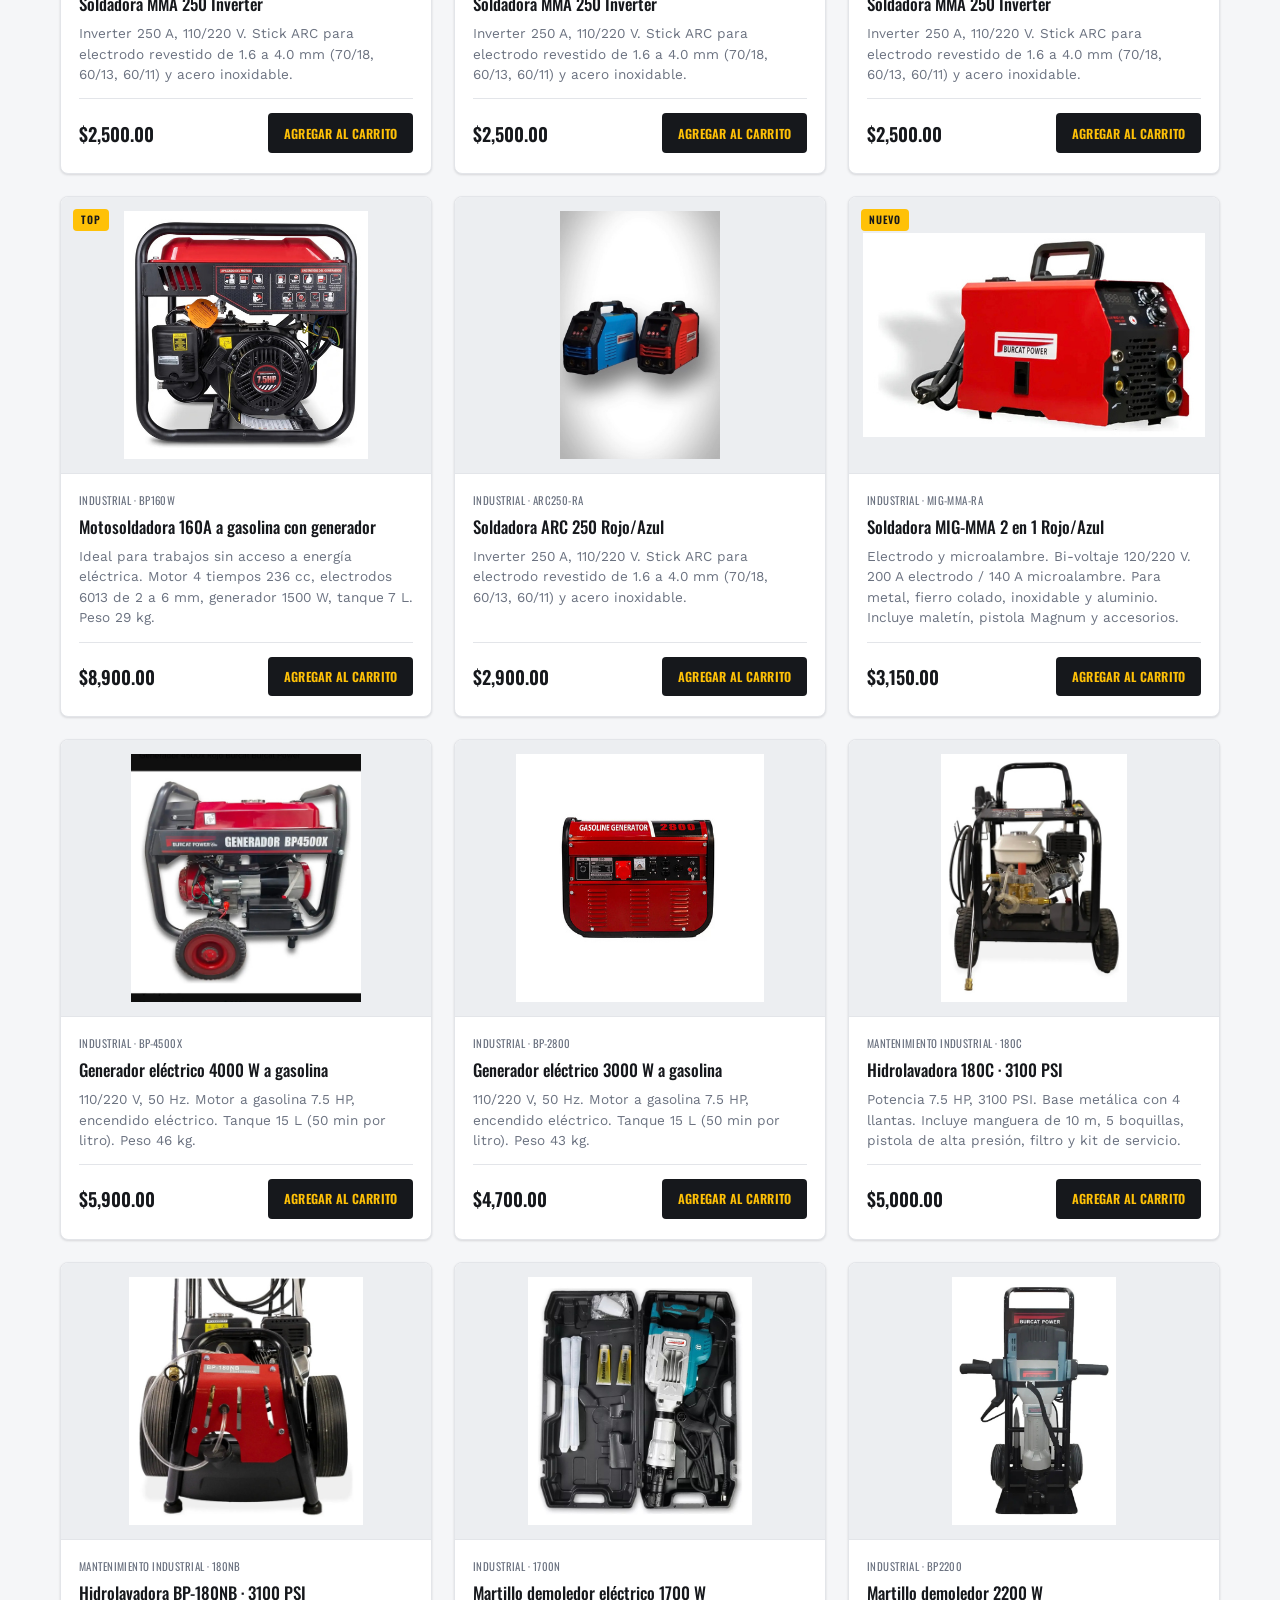
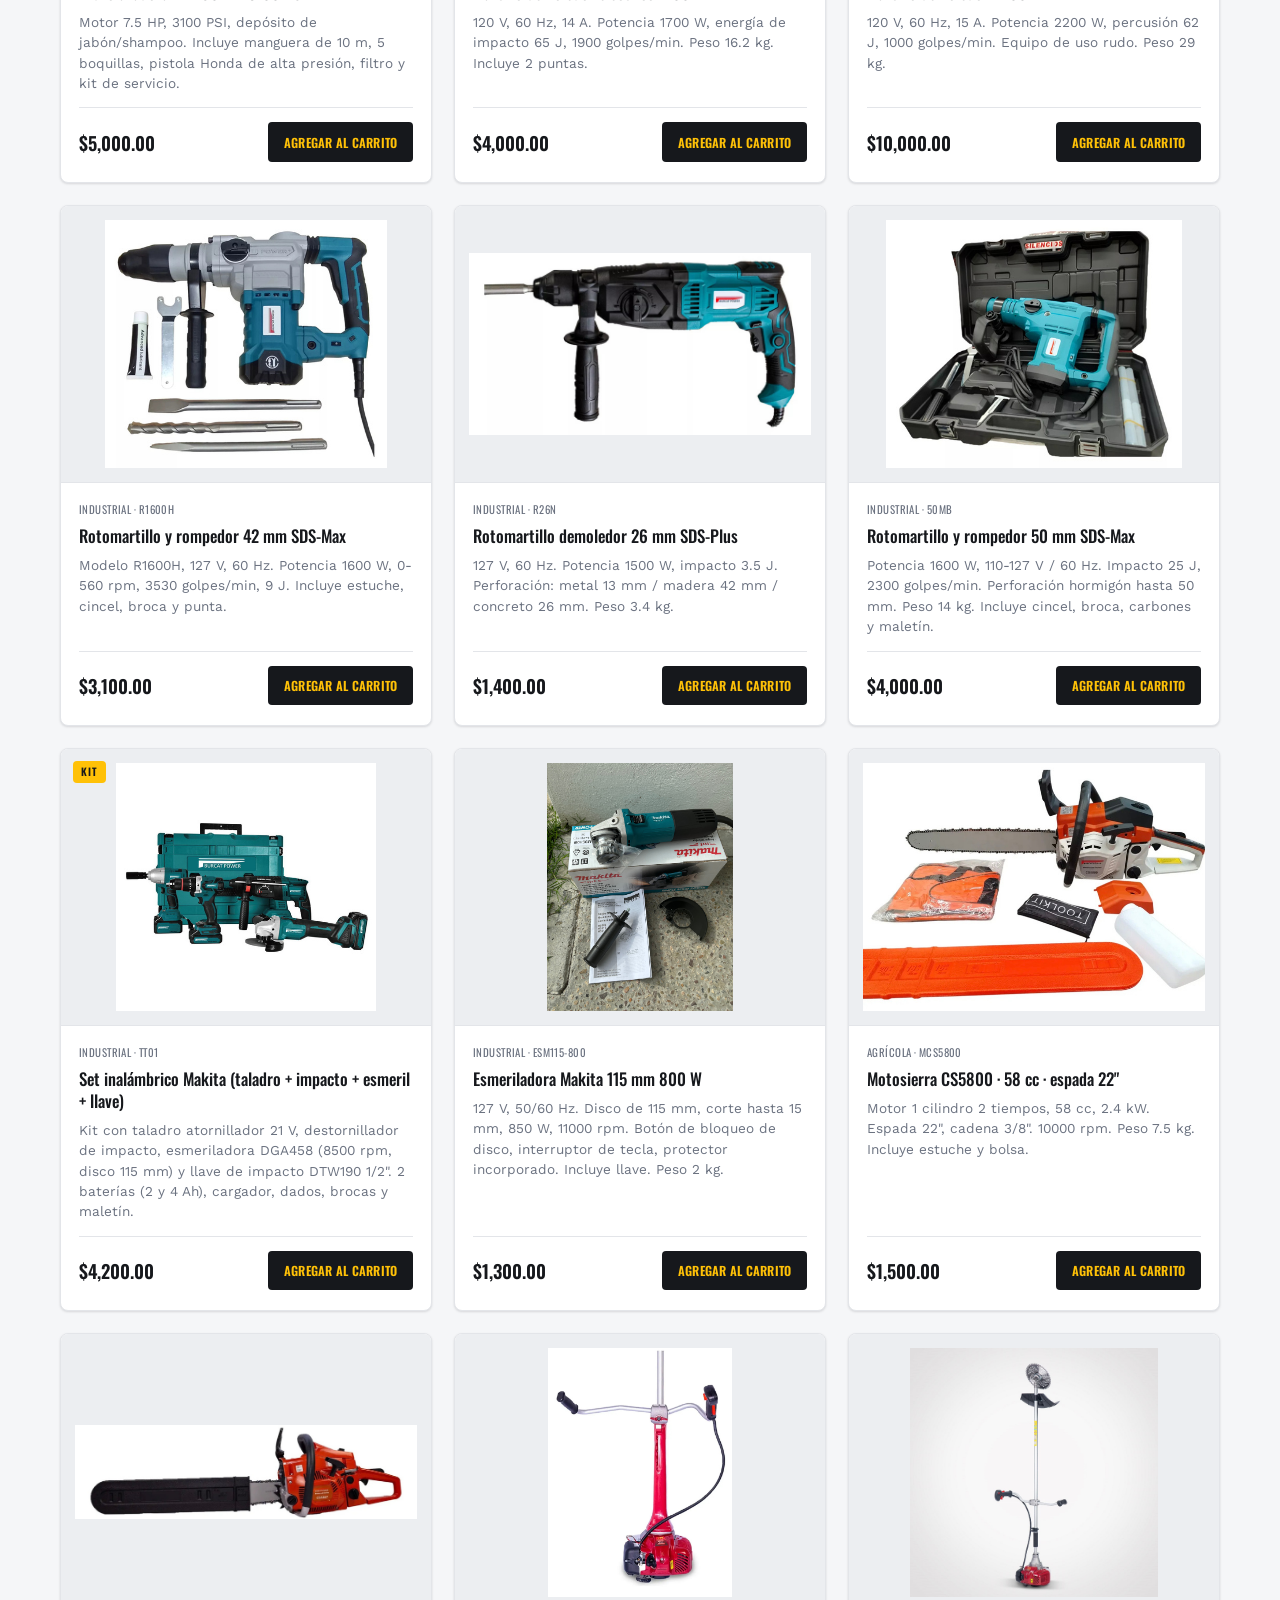
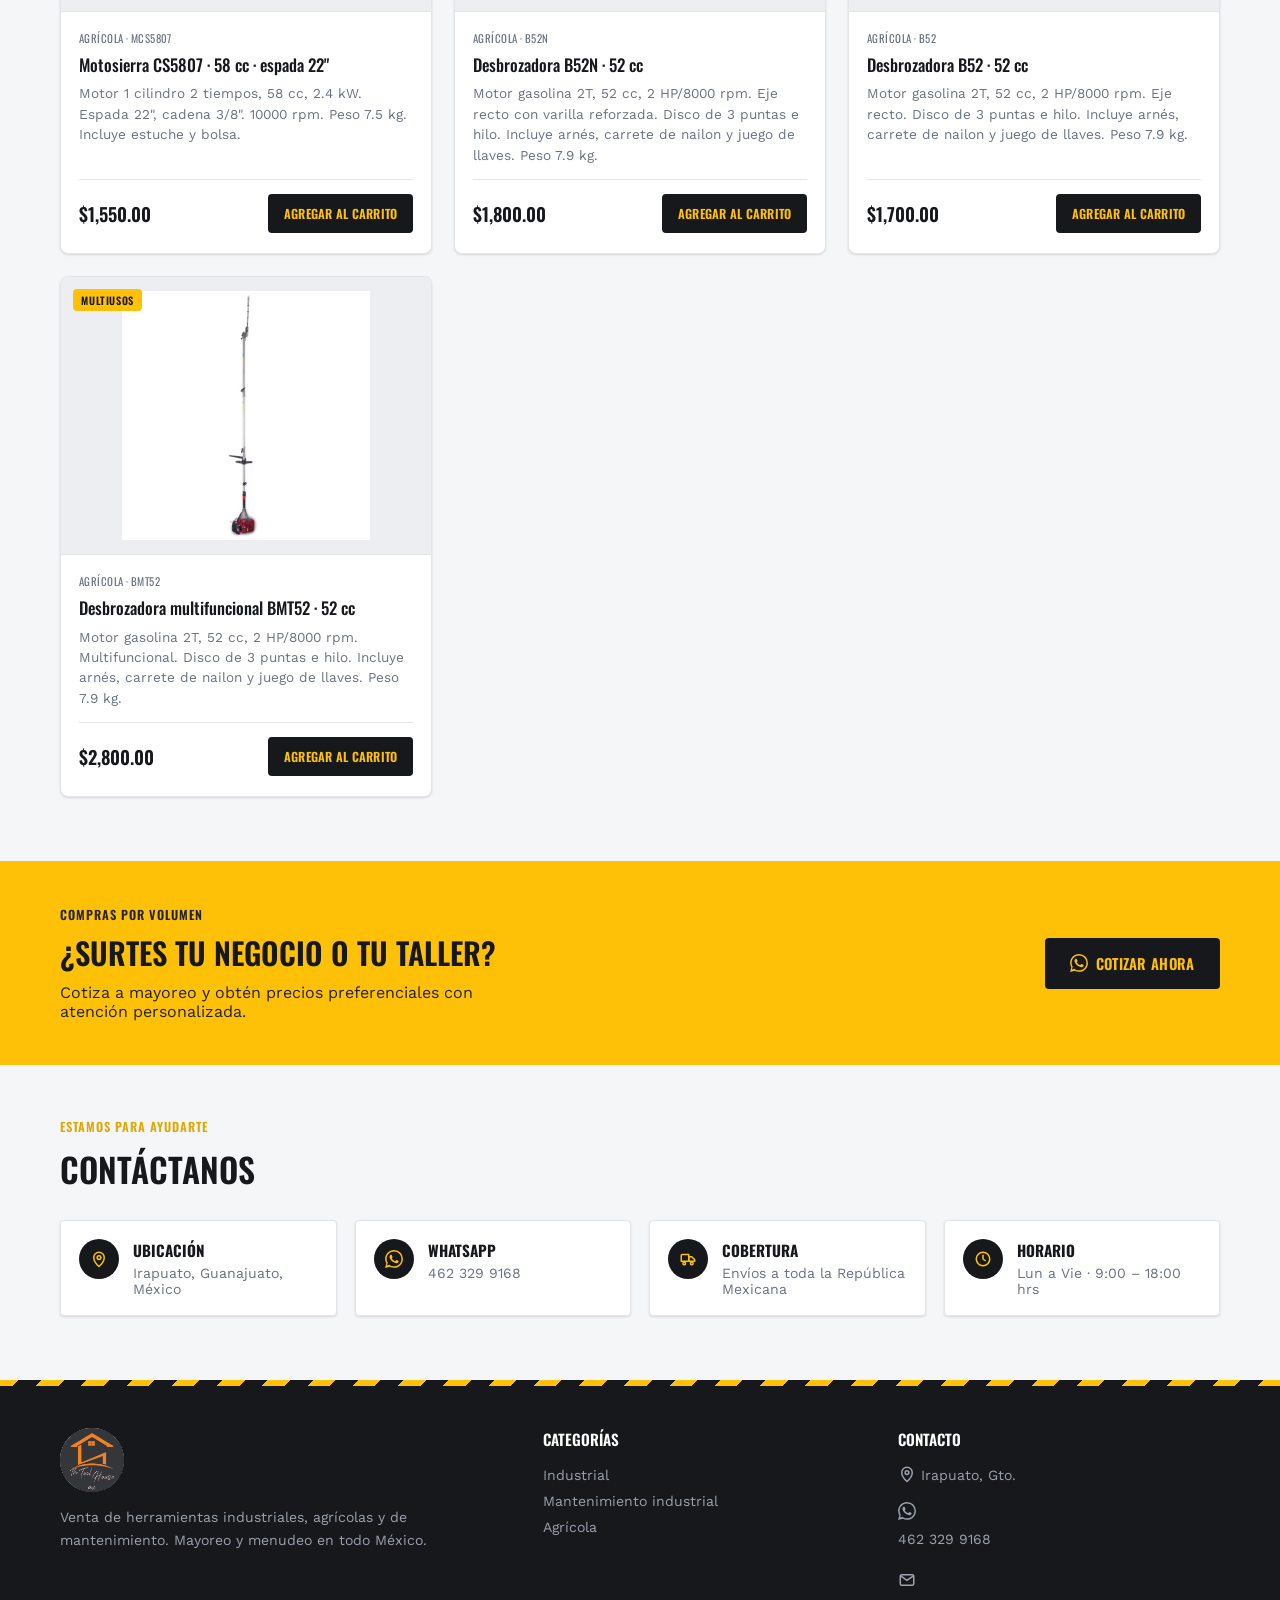
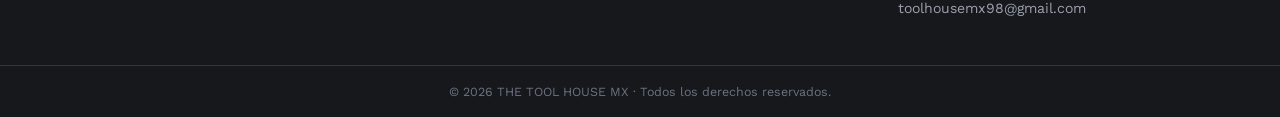
==== commit 7298c42e: "Agregar catálogo descargable/imprimible en PDF Nueva página catalogo.html que lista los 22 productos" ====
--- a/index.html
+++ b/index.html
@@ -144,6 +144,7 @@
     <div class="section-head">
       <p class="section-kicker">Nuestro catálogo</p>
       <h2 class="section-title">Herramienta lista para trabajar</h2>
+      <a href="catalogo.html" class="catalog-pdf-link"><svg class="icon"><use href="#i-arrow"/></svg> Descargar catálogo completo en PDF</a>
     </div>
     <div class="catalog__grid" id="productGrid"><!-- productos inyectados por JS --></div>
     <p class="catalog__empty" id="catalogEmpty" hidden>No encontramos productos con ese criterio.</p>
--- a/css/styles.css
+++ b/css/styles.css
@@ -936,3 +936,183 @@
   padding:6px;
 }
 .cart__clear:hover{ color:#d33; }
+
+/* ============================================================
+   LINK AL CATÁLOGO DESCARGABLE (dentro de la sección #catalogo)
+   ============================================================ */
+.catalog-pdf-link{
+  display:inline-flex;
+  align-items:center;
+  gap:.4em;
+  margin-top:10px;
+  font-family:var(--f-display);
+  font-weight:600;
+  font-size:.82rem;
+  text-transform:uppercase;
+  color:var(--yellow-dark);
+}
+.catalog-pdf-link:hover{ color:var(--ink); }
+.catalog-pdf-link .icon{ width:16px; height:16px; }
+
+/* ============================================================
+   CATÁLOGO IMPRIMIBLE (catalogo.html)
+   ============================================================ */
+.print-only{ display:none; }
+
+.pcat-bar{
+  position:sticky;
+  top:0;
+  z-index:40;
+  background:var(--white);
+  border-bottom:1px solid var(--line);
+  box-shadow:var(--shadow-1);
+}
+.pcat-bar__inner{
+  display:flex;
+  flex-wrap:wrap;
+  align-items:center;
+  gap:14px;
+  padding-block:14px;
+}
+.pcat-bar__title{
+  font-family:var(--f-display);
+  font-weight:600;
+  font-size:1rem;
+  text-transform:uppercase;
+  color:var(--ink);
+  margin-right:auto;
+}
+.pcat-actions{
+  display:flex;
+  flex-wrap:wrap;
+  gap:10px;
+}
+.pcat-hint{
+  font-size:.78rem;
+  color:var(--gray);
+  padding-bottom:12px;
+}
+
+.pcat-print-head{
+  text-align:center;
+  padding-block:10px 16px;
+  border-bottom:1px solid #000;
+  margin-bottom:18px;
+}
+.pcat-print-head__brand{
+  display:flex;
+  align-items:center;
+  justify-content:center;
+  gap:10px;
+  font-family:var(--f-display);
+  font-weight:600;
+  font-size:1.2rem;
+  text-transform:uppercase;
+  margin-bottom:6px;
+}
+.pcat-print-head p{ font-size:.8rem; color:#333; }
+.pcat-print-head__date{ margin-top:2px; }
+
+.pcat-list{ padding-block:28px 40px; }
+
+.pcat-section{ margin-bottom:30px; }
+.pcat-section__title{
+  font-family:var(--f-display);
+  font-weight:600;
+  font-size:1.15rem;
+  text-transform:uppercase;
+  color:var(--ink);
+  border-bottom:2px solid var(--yellow);
+  padding-bottom:8px;
+  margin-bottom:16px;
+}
+
+.pcat-grid{
+  display:flex;
+  flex-direction:column;
+}
+
+.pcat-item{
+  display:grid;
+  grid-template-columns:64px 1fr auto;
+  align-items:center;
+  gap:16px;
+  padding-block:14px;
+  border-bottom:1px solid var(--line);
+  break-inside:avoid;
+}
+.pcat-item__media{
+  width:64px; height:64px;
+  display:flex; align-items:center; justify-content:center;
+  background:var(--paper-2);
+  border-radius:var(--radius-sm);
+  overflow:hidden;
+  flex-shrink:0;
+}
+.pcat-item__photo{ width:100%; height:100%; object-fit:contain; padding:6px; }
+.pcat-item__icon{
+  width:28px; height:28px;
+  color:var(--gray-2);
+  fill:none;
+  stroke:currentColor;
+  stroke-width:1.4;
+}
+.pcat-item__body{ min-width:0; }
+.pcat-item__meta{
+  font-family:var(--f-display);
+  font-size:.68rem;
+  letter-spacing:.04em;
+  text-transform:uppercase;
+  color:var(--gray);
+}
+.pcat-item__name{
+  font-family:var(--f-display);
+  font-weight:500;
+  font-size:.98rem;
+  color:var(--ink);
+  line-height:1.3;
+  margin-top:2px;
+}
+.pcat-item__desc{
+  font-size:.82rem;
+  color:var(--gray);
+  line-height:1.4;
+  margin-top:3px;
+  display:-webkit-box;
+  -webkit-line-clamp:2;
+  -webkit-box-orient:vertical;
+  overflow:hidden;
+}
+.pcat-item__price{
+  font-family:var(--f-display);
+  font-weight:600;
+  font-size:1rem;
+  color:var(--ink);
+  white-space:nowrap;
+  text-align:right;
+}
+
+.pcat-footnote{
+  font-size:.78rem;
+  color:var(--gray);
+  text-align:center;
+  padding-bottom:36px;
+  line-height:1.5;
+}
+
+@media (min-width:640px){
+  .pcat-item{ grid-template-columns:72px 1fr auto; }
+}
+
+@media print{
+  .no-print{ display:none !important; }
+  .print-only{ display:block !important; }
+
+  @page{ margin:14mm 12mm; }
+
+  body{ background:#fff; }
+  .pcat-item__media{ background:#fff; border:1px solid #ccc; }
+  .pcat-section__title{ border-bottom-color:#000; }
+  .pcat-item{ border-bottom-color:#ccc; }
+  a{ text-decoration:none; }
+}
